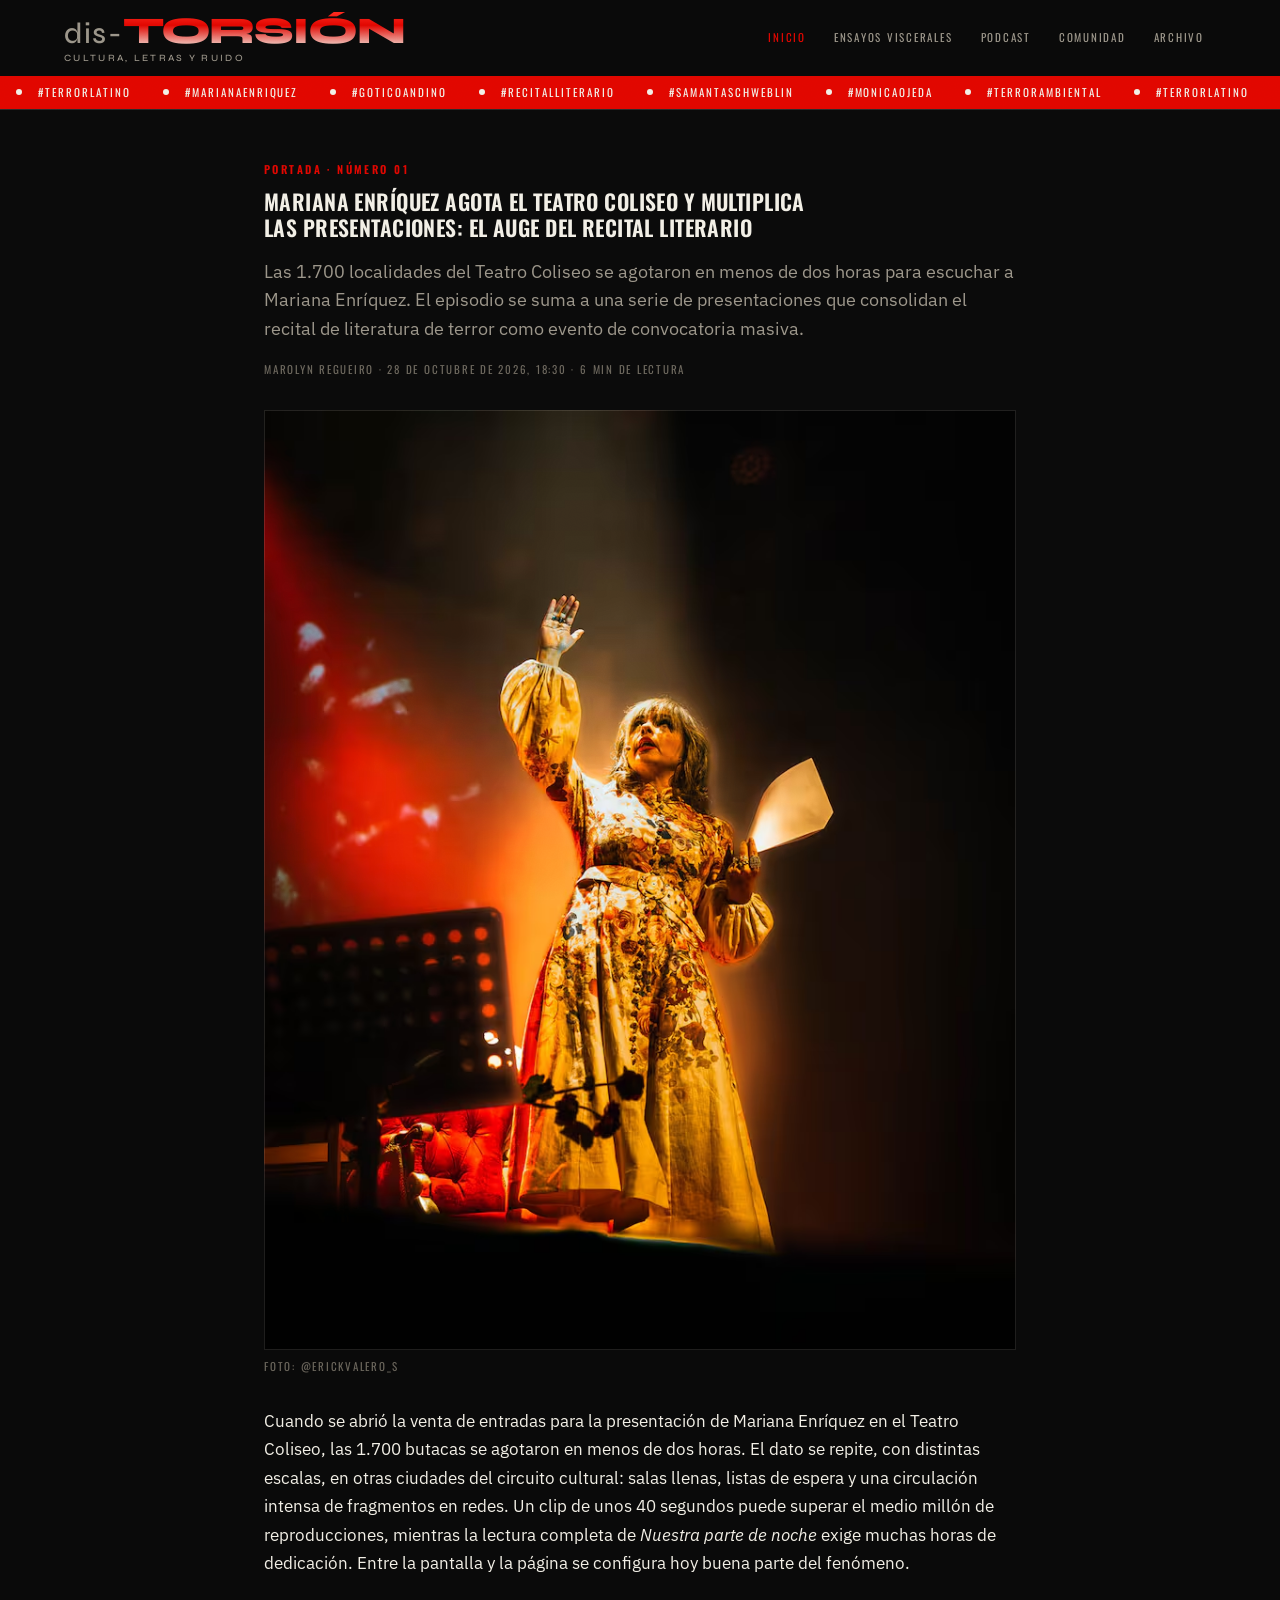
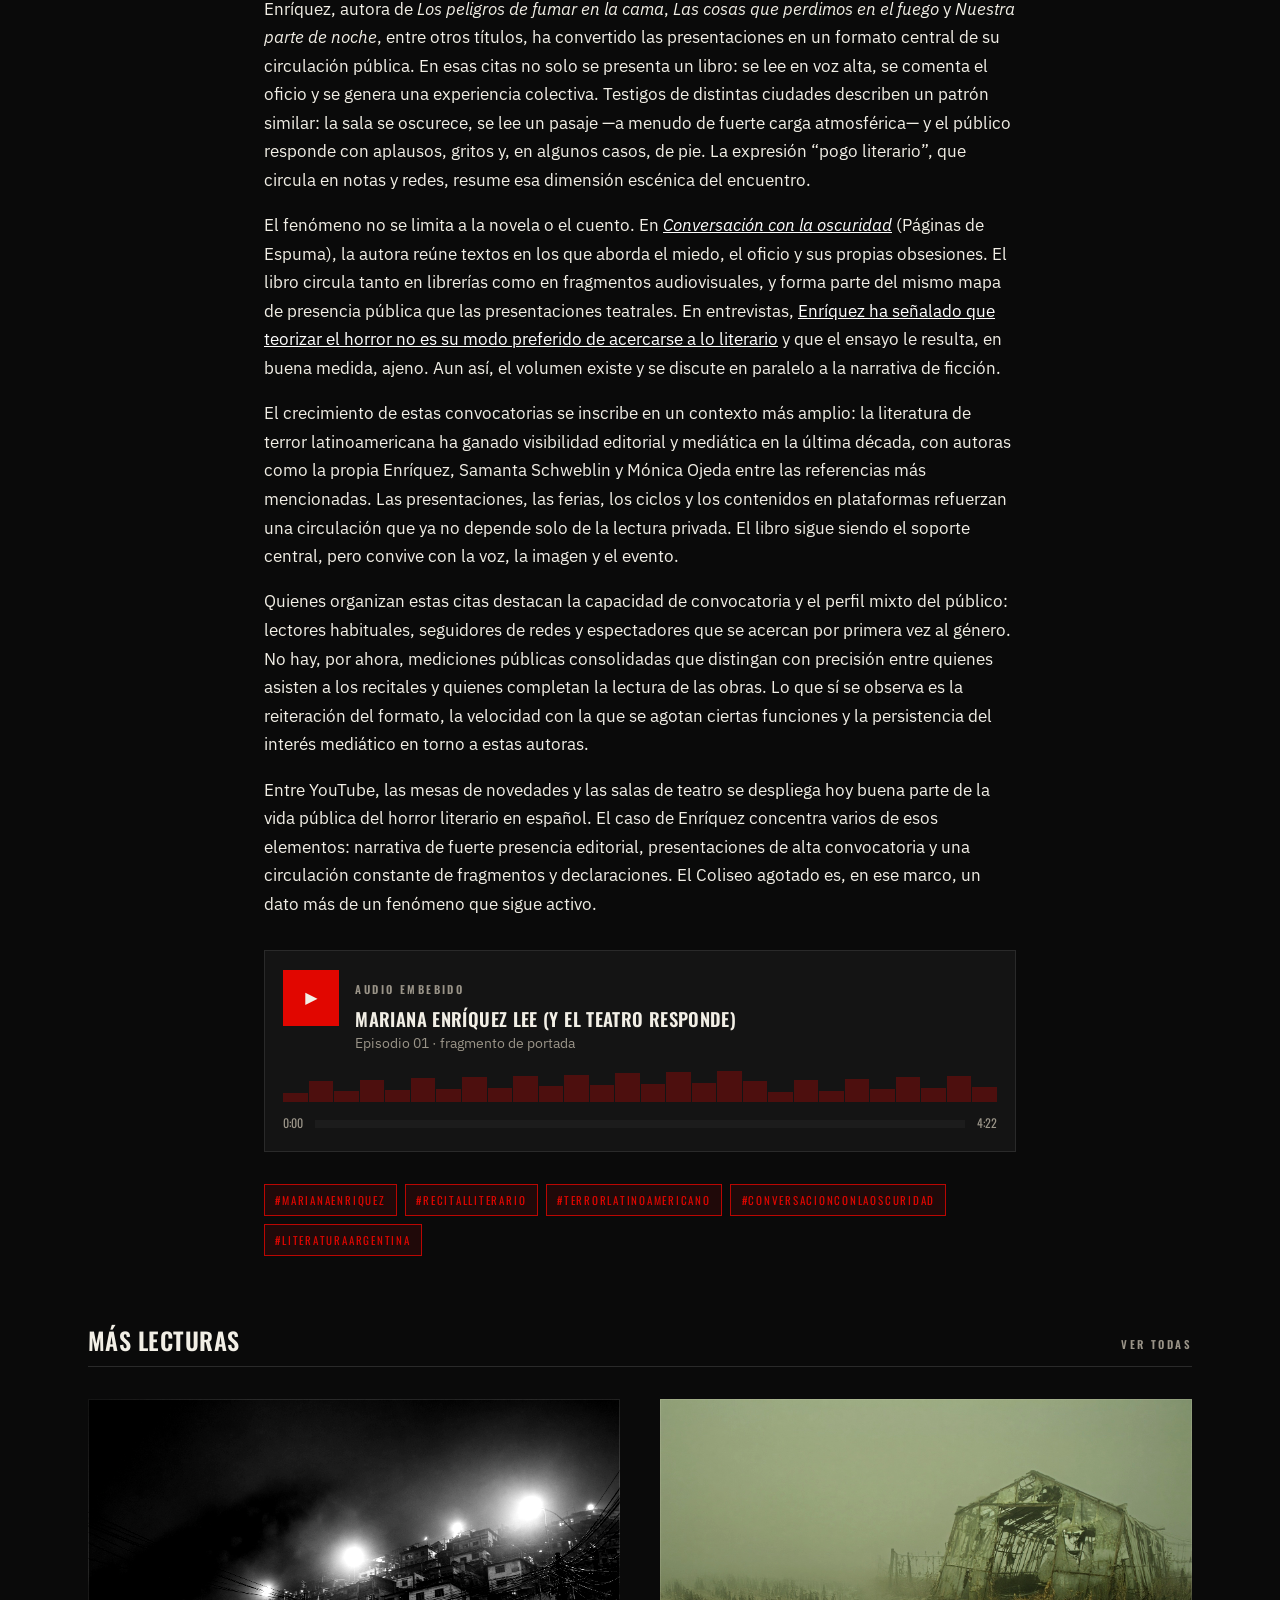
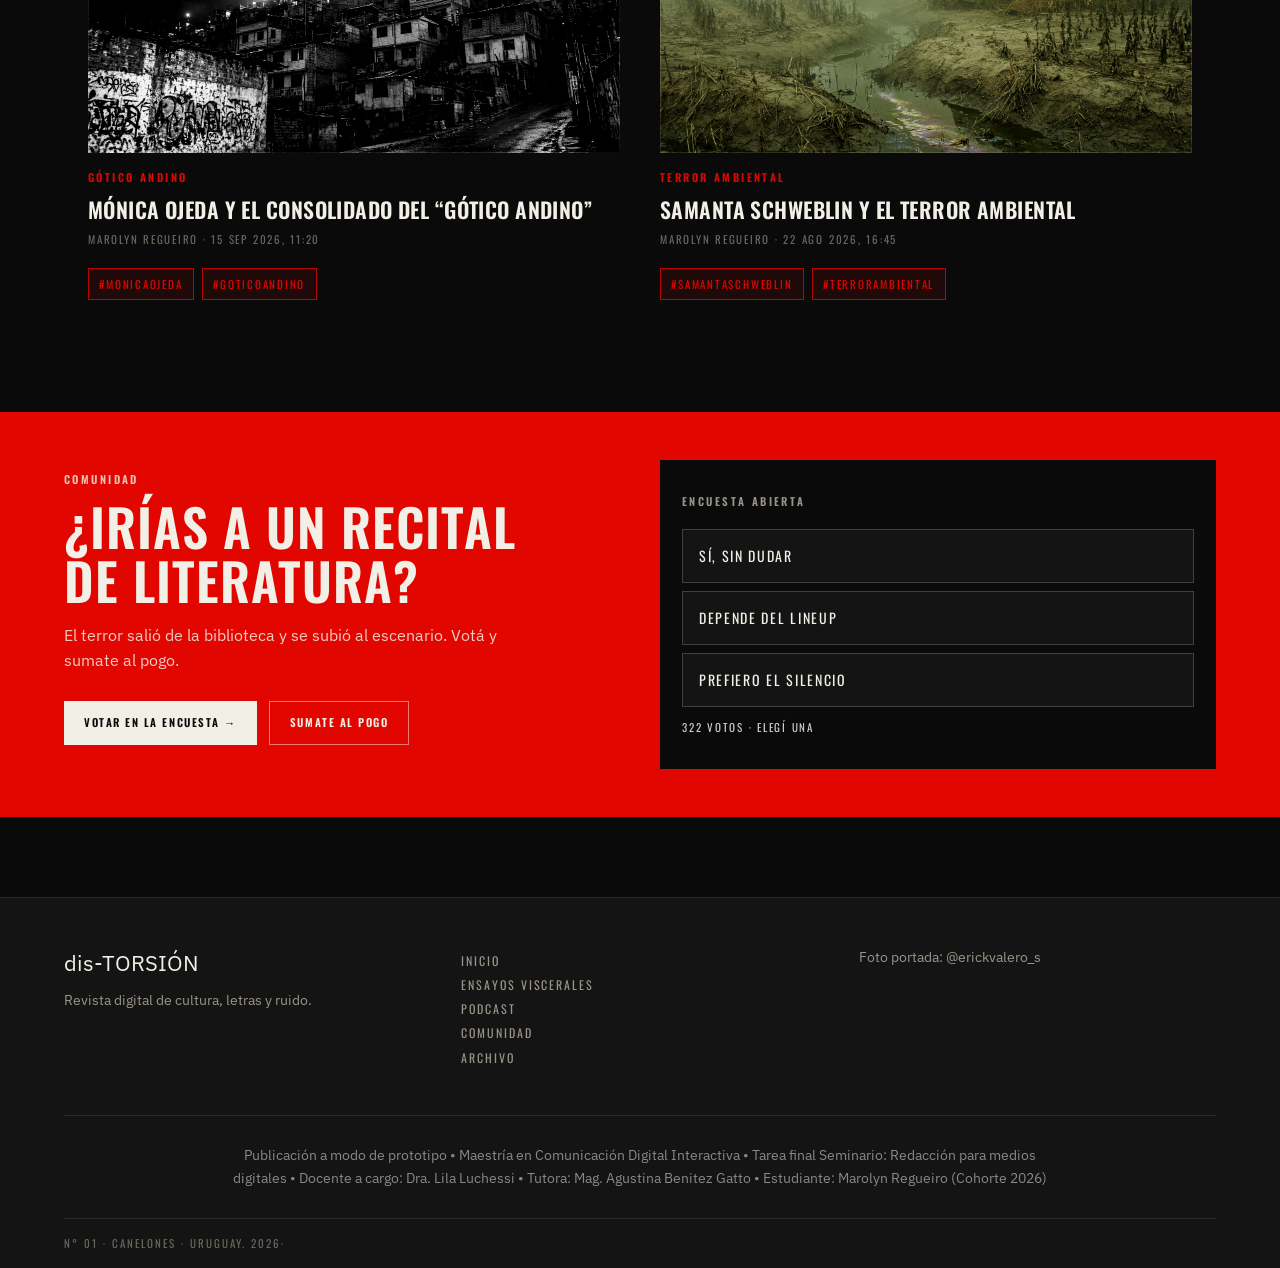
==== index.html @ 51ba9978 "Home: nota principal y tarjetas en clave informativa" ====
<!DOCTYPE html>
<html lang="es">
<head>
  <meta charset="UTF-8" />
  <meta name="viewport" content="width=device-width, initial-scale=1" />
  <title>dis-TORSIÓN — Cultura, Letras y Ruido</title>
  <link rel="icon" href="favicon.svg" type="image/svg+xml" />
  <link rel="stylesheet" href="css/styles.css" />
</head>
<body>
  <div class="grain" aria-hidden="true"></div>
  <header class="site">
    <div class="wrap header-row">
      <a class="logo" href="index.html">
        <div class="mast"><span class="logo-dis">dis-</span><span class="logo-tor">TORSIÓN</span></div>
        <div class="sub">Cultura, letras y ruido</div>
      </a>
      <nav class="desktop" aria-label="Principal">
        <a class="active" href="index.html">Inicio</a>
        <a href="ensayos.html">Ensayos viscerales</a>
        <a href="podcast.html">Podcast</a>
        <a href="comunidad.html">Comunidad</a>
        <a href="archivo.html">Archivo</a>
      </nav>
      <button class="menu-btn" id="menuBtn" type="button" aria-label="Abrir menú">☰</button>
    </div>
    <div class="ticker" aria-label="Tendencias"><div class="ticker-track"><span>#TerrorLatino</span><span>#MarianaEnriquez</span><span>#GoticoAndino</span><span>#RecitalLiterario</span><span>#SamantaSchweblin</span><span>#MonicaOjeda</span><span>#TerrorAmbiental</span><span>#TerrorLatino</span><span>#MarianaEnriquez</span><span>#GoticoAndino</span><span>#RecitalLiterario</span><span>#SamantaSchweblin</span><span>#MonicaOjeda</span><span>#TerrorAmbiental</span></div></div>
  </header>
  <div class="mobile-nav" id="mobileNav">
    <div style="display:flex;justify-content:space-between;align-items:center">
      <span class="display" style="font-size:1.5rem">Menú</span>
      <button id="closeMenu" type="button" aria-label="Cerrar" style="width:2.75rem;height:2.75rem;font-size:1.5rem">×</button>
    </div>
    <nav style="margin-top:2.5rem;display:flex;flex-direction:column;gap:0.35rem">
      <a class="active" href="index.html">Inicio</a>
      <a href="ensayos.html">Ensayos viscerales</a>
      <a href="podcast.html">Podcast</a>
      <a href="comunidad.html">Comunidad</a>
      <a href="archivo.html">Archivo</a>
    </nav>
  </div>
  <main>
    <article class="wrap" style="max-width:800px;margin-left:auto;margin-right:auto;padding-top:2.5rem;padding-bottom:3rem;">
      <p class="kicker">Portada · Número 01</p>
      <h1 class="display" style="font-size:1.35rem;margin:0.5rem 0 0;line-height:1.2;">Mariana Enríquez agota el Teatro Coliseo y multiplica las presentaciones: el auge del recital literario</h1>
      <p class="lead muted" style="margin-top:1rem;line-height:1.55;">Las 1.700 localidades del Teatro Coliseo se agotaron en menos de dos horas para escuchar a Mariana Enríquez. El episodio se suma a una serie de presentaciones que consolidan el recital de literatura de terror como evento de convocatoria masiva.</p>
      <p class="figcap" style="margin-top:1rem">Marolyn Regueiro · <time datetime="2026-10-28T18:30">28 de octubre de 2026, 18:30</time> · 6 min de lectura</p>
      <figure style="margin:2rem 0 0;">
        <img class="photo-frame" src="images/mariana-enriquez.jpg" alt="Mariana Enríquez" />
        <figcaption class="figcap">Foto: @erickvalero_s</figcaption>
      </figure>

      <div class="body" style="margin-top:2rem;line-height:1.7;font-size:1.05rem;">
        <p>Cuando se abrió la venta de entradas para la presentación de Mariana Enríquez en el Teatro Coliseo, las 1.700 butacas se agotaron en menos de dos horas. El dato se repite, con distintas escalas, en otras ciudades del circuito cultural: salas llenas, listas de espera y una circulación intensa de fragmentos en redes. Un clip de unos 40 segundos puede superar el medio millón de reproducciones, mientras la lectura completa de <em>Nuestra parte de noche</em> exige muchas horas de dedicación. Entre la pantalla y la página se configura hoy buena parte del fenómeno.</p>

        <p>Enríquez, autora de <em>Los peligros de fumar en la cama</em>, <em>Las cosas que perdimos en el fuego</em> y <em>Nuestra parte de noche</em>, entre otros títulos, ha convertido las presentaciones en un formato central de su circulación pública. En esas citas no solo se presenta un libro: se lee en voz alta, se comenta el oficio y se genera una experiencia colectiva. Testigos de distintas ciudades describen un patrón similar: la sala se oscurece, se lee un pasaje —a menudo de fuerte carga atmosférica— y el público responde con aplausos, gritos y, en algunos casos, de pie. La expresión “pogo literario”, que circula en notas y redes, resume esa dimensión escénica del encuentro.</p>

        <p>El fenómeno no se limita a la novela o el cuento. En <a href="https://paginasdeespuma.com/libro/conversacion-con-la-oscuridad/" target="_blank" rel="noopener noreferrer" style="color:#ffffff;text-decoration:underline;"><em>Conversación con la oscuridad</em></a> (Páginas de Espuma), la autora reúne textos en los que aborda el miedo, el oficio y sus propias obsesiones. El libro circula tanto en librerías como en fragmentos audiovisuales, y forma parte del mismo mapa de presencia pública que las presentaciones teatrales. En entrevistas, <a href="https://www.youtube.com/watch?v=KkGRKOEiooc&t=486s" target="_blank" rel="noopener noreferrer" style="color:#ffffff;text-decoration:underline;">Enríquez ha señalado que teorizar el horror no es su modo preferido de acercarse a lo literario</a> y que el ensayo le resulta, en buena medida, ajeno. Aun así, el volumen existe y se discute en paralelo a la narrativa de ficción.</p>

        <p>El crecimiento de estas convocatorias se inscribe en un contexto más amplio: la literatura de terror latinoamericana ha ganado visibilidad editorial y mediática en la última década, con autoras como la propia Enríquez, Samanta Schweblin y Mónica Ojeda entre las referencias más mencionadas. Las presentaciones, las ferias, los ciclos y los contenidos en plataformas refuerzan una circulación que ya no depende solo de la lectura privada. El libro sigue siendo el soporte central, pero convive con la voz, la imagen y el evento.</p>

        <p>Quienes organizan estas citas destacan la capacidad de convocatoria y el perfil mixto del público: lectores habituales, seguidores de redes y espectadores que se acercan por primera vez al género. No hay, por ahora, mediciones públicas consolidadas que distingan con precisión entre quienes asisten a los recitales y quienes completan la lectura de las obras. Lo que sí se observa es la reiteración del formato, la velocidad con la que se agotan ciertas funciones y la persistencia del interés mediático en torno a estas autoras.</p>

        <p>Entre YouTube, las mesas de novedades y las salas de teatro se despliega hoy buena parte de la vida pública del horror literario en español. El caso de Enríquez concentra varios de esos elementos: narrativa de fuerte presencia editorial, presentaciones de alta convocatoria y una circulación constante de fragmentos y declaraciones. El Coliseo agotado es, en ese marco, un dato más de un fenómeno que sigue activo.</p>
      </div>

      <div class="player" data-player data-duration="262" style="margin-top:2rem">
        <div class="player-top">
          <button class="play-btn" type="button" data-play aria-label="Reproducir">▶</button>
          <div>
            <p class="kicker" style="color:var(--muted)">Audio embebido</p>
            <p class="display" style="font-size:1.15rem;margin:0.25rem 0 0">Mariana Enríquez lee (y el teatro responde)</p>
            <p class="muted" style="margin:0.25rem 0 0;font-size:0.9rem">Episodio 01 · fragmento de portada</p>
          </div>
        </div>
        <div class="bars" aria-hidden="true"></div>
        <div class="progress-row">
          <span data-cur>0:00</span>
          <div class="progress"><i></i></div>
          <span data-tot>0:00</span>
        </div>
      </div>

      <div class="tags" style="margin-top:2rem;">
        <a class="tag" href="archivo.html?q=MarianaEnriquez">#MarianaEnriquez</a>
        <a class="tag" href="archivo.html?q=RecitalLiterario">#RecitalLiterario</a>
        <a class="tag" href="archivo.html?q=TerrorLatinoamericano">#TerrorLatinoamericano</a>
        <a class="tag" href="archivo.html?q=ConversacionConLaOscuridad">#ConversacionConLaOscuridad</a>
        <a class="tag" href="archivo.html?q=LiteraturaArgentina">#LiteraturaArgentina</a>
      </div>
    </article>

    <section class="wrap" style="padding-bottom:3rem;">
      <div class="section-head">
        <h2 class="display" style="font-size:1.5rem;">MÁS LECTURAS</h2>
        <a class="kicker" style="color:var(--muted);" href="ensayos.html">Ver todas</a>
      </div>
      <div class="cards">
        <article class="card">
          <a class="overflow" href="articulos/monica-ojeda.html"><img class="photo-frame thumb photo-urban" src="images/monica-ojeda.jpg" alt="Mónica Ojeda" /></a>
          <p class="kicker" style="margin-top:1rem;">Gótico andino</p>
          <h3 class="display"><a href="articulos/monica-ojeda.html">Mónica Ojeda y el consolidado del “gótico andino”</a></h3>
          <p class="figcap" style="margin-top:0.5rem">Marolyn Regueiro · <time datetime="2026-09-15T11:20">15 sep 2026, 11:20</time></p>
          <div class="tags"><a class="tag" href="archivo.html?q=MonicaOjeda">#MonicaOjeda</a><a class="tag" href="archivo.html?q=GoticoAndino">#GoticoAndino</a></div>
        </article>
        <article class="card">
          <a class="overflow" href="articulos/samanta-schweblin.html"><img class="photo-frame thumb photo-toxic" src="images/samanta-schweblin.jpg" alt="Samanta Schweblin" /></a>
          <p class="kicker" style="margin-top:1rem;">Terror ambiental</p>
          <h3 class="display"><a href="articulos/samanta-schweblin.html">Samanta Schweblin y el terror ambiental</a></h3>
          <p class="figcap" style="margin-top:0.5rem">Marolyn Regueiro · <time datetime="2026-08-22T16:45">22 ago 2026, 16:45</time></p>
          <div class="tags"><a class="tag" href="archivo.html?q=SamantaSchweblin">#SamantaSchweblin</a><a class="tag" href="archivo.html?q=TerrorAmbiental">#TerrorAmbiental</a></div>
        </article>
      </div>
    </section>

    <section class="cta" id="comunidad-cta">
      <div class="wrap cta-grid">
        <div>
          <p class="kicker" style="color:rgba(242,239,230,0.8);">Comunidad</p>
          <h2 class="display">¿Irías a un recital de literatura?</h2>
          <p>El terror salió de la biblioteca y se subió al escenario. Votá y sumate al pogo.</p>
          <div class="actions">
            <a class="btn btn-bone" href="comunidad.html#encuesta">Votar en la encuesta →</a>
            <a class="btn btn-outline" href="comunidad.html#pogo">Sumate al pogo</a>
          </div>
        </div>
        <div class="poll-box" data-poll>
          <p class="kicker" style="color:var(--muted);">Encuesta abierta</p>
          <button type="button" class="poll-opt" data-vote="si"><span class="bar"></span><span class="row"><span><span class="label">Sí, sin dudar</span></span><span data-pct></span></span></button>
          <button type="button" class="poll-opt" data-vote="depende"><span class="bar"></span><span class="row"><span><span class="label">Depende del lineup</span></span><span data-pct></span></span></button>
          <button type="button" class="poll-opt" data-vote="no"><span class="bar"></span><span class="row"><span><span class="label">Prefiero el silencio</span></span><span data-pct></span></span></button>
          <p class="poll-meta" data-poll-meta></p>
        </div>
      </div>
    </section>
  </main>
  <footer class="site">
    <div class="wrap footer-grid">
      <div>
        <div class="mast" style="font-size:1.4rem;"><span class="logo-dis">dis-</span><span class="logo-tor">TORSIÓN</span></div>
        <p class="muted" style="margin:0.5rem 0 0;max-width:16rem;font-size:0.9rem;">Revista digital de cultura, letras y ruido.</p>
      </div>
      <nav aria-label="Pie">
        <a href="index.html">Inicio</a>
        <a href="ensayos.html">Ensayos viscerales</a>
        <a href="podcast.html">Podcast</a>
        <a href="comunidad.html">Comunidad</a>
        <a href="archivo.html">Archivo</a>
      </nav>
      <p class="muted" style="font-size:0.9rem;margin:0;">Foto portada: @erickvalero_s</p>
    </div>
    <div class="wrap footer-credits"><p>Publicación a modo de prototipo &bull; Maestría en Comunicación Digital Interactiva &bull; Tarea final Seminario: Redacción para medios digitales &bull; Docente a cargo: Dra. Lila Luchessi &bull; Tutora: Mag. Agustina Benitez Gatto &bull; Estudiante: Marolyn Regueiro (Cohorte 2026)</p></div>
    <div class="wrap footer-bar">
      <span>N° 01 · Canelones · Uruguay. 2026· </span>
      <span></span>
    </div>
  </footer>
  <script src="js/app.js"></script>
</body>
</html>
---- css/styles.css ----
@import url("https://fonts.googleapis.com/css2?family=IBM+Plex+Sans:ital,wght@0,400;0,500;0,600;1,400&family=Oswald:wght@500;600;700&family=Syne:wght@400;500;600;700;800&display=swap");
:root {
  --bg: #0a0a0a; --surface: #141414; --surface-2: #1c1c1c;
  --fg: #f2efe6; --muted: #9a9488; --faint: #6b665c;
  --accent: #e10600; --accent-hot: #ff2a1f; --accent-fg: #f2efe6;
  --border: #2a2a2a; --bone: #f2efe6; --ink: #0a0a0a;
  --font-sans: "IBM Plex Sans", system-ui, sans-serif;
  --font-display: "Oswald", Impact, "Arial Narrow", sans-serif;
  --font-logo: "Syne", system-ui, sans-serif;
}
* { box-sizing: border-box; }
html { -webkit-font-smoothing: antialiased; background: var(--bg); color: var(--fg); }
body { margin: 0; font-family: var(--font-sans); background: var(--bg); color: var(--fg); min-height: 100dvh; line-height: 1.55; }
a { color: inherit; text-decoration: none; }
button { font: inherit; cursor: pointer; border: 0; background: none; color: inherit; }
img { max-width: 100%; display: block; }
.grain { pointer-events: none; position: fixed; inset: 0; z-index: 80; opacity: 0.09; mix-blend-mode: overlay;
  background-image: url("data:image/svg+xml;utf8,<svg xmlns='http://www.w3.org/2000/svg' width='180' height='180'><filter id='n'><feTurbulence type='fractalNoise' baseFrequency='0.85' numOctaves='2' stitchTiles='stitch'/><feColorMatrix values='0 0 0 0 1  0 0 0 0 1  0 0 0 0 1  0 0 0 0.55 0'/></filter><rect width='100%' height='100%' filter='url(%23n)'/></svg>"); }
.wrap { max-width: 72rem; margin: 0 auto; padding: 0 1rem; }
@media (min-width: 640px) { .wrap { padding: 0 1.5rem; } }
.kicker { font-family: var(--font-display); font-size: 0.6875rem; letter-spacing: 0.22em; text-transform: uppercase; color: var(--accent); font-weight: 600; }
.display { font-family: var(--font-display); font-weight: 600; text-transform: uppercase; letter-spacing: 0.02em; line-height: 1.05; text-wrap: balance; }
.photo-frame { outline: 1px solid rgba(242,239,230,0.12); outline-offset: -1px; width: 100%; object-fit: cover; background: linear-gradient(135deg,#1c1c1c,#2a2a2a); min-height: 12rem; }
.photo-urban { filter: contrast(1.18) saturate(0.35) grayscale(0.45); }
.photo-toxic { filter: contrast(1.08) saturate(1.15) hue-rotate(8deg); }
header.site { position: sticky; top: 0; z-index: 40; background: rgba(10,10,10,0.95); backdrop-filter: blur(6px); }
.header-row { display: flex; align-items: center; justify-content: space-between; gap: 1rem; padding: 0.75rem 0; }
.logo { display: flex; flex-direction: column; align-items: flex-start; line-height: 1; }
.logo .mast {
  font-family: var(--font-logo);
  font-size: clamp(1.55rem, 1.05rem + 1.7vw, 2.35rem);
  font-weight: 800;
  letter-spacing: -0.04em;
  line-height: 1;
  display: flex;
  align-items: baseline;
  gap: 0;
}
.logo .logo-dis {
  font-weight: 500;
  font-size: 0.78em;
  color: var(--muted);
  letter-spacing: 0.04em;
  text-transform: lowercase;
}
.logo .logo-tor {
  font-weight: 800;
  letter-spacing: -0.03em;
  text-transform: uppercase;
  background: linear-gradient(180deg, #ff2a1f 0%, #e10600 35%, #f2efe6 100%);
  -webkit-background-clip: text;
  background-clip: text;
  color: transparent;
  -webkit-text-fill-color: transparent;
}
.logo .sub {
  margin-top: 0.28rem;
  font-family: var(--font-logo);
  font-size: 0.6rem;
  letter-spacing: 0.24em;
  text-transform: uppercase;
  color: var(--muted);
  font-weight: 500;
}
nav.desktop { display: none; gap: 0.25rem; align-items: center; }
@media (min-width: 1024px) { nav.desktop { display: flex; } .menu-btn { display: none !important; } }
nav.desktop a { padding: 0.5rem 0.75rem; font-family: var(--font-display); font-size: 0.6875rem; letter-spacing: 0.16em; text-transform: uppercase; color: var(--muted); }
nav.desktop a:hover, nav.desktop a.active { color: var(--accent); }
.menu-btn { width: 2.75rem; height: 2.75rem; display: inline-flex; align-items: center; justify-content: center; }
.ticker {
  overflow: hidden;
  background: var(--accent);
  border-bottom: 1px solid var(--border);
  max-height: 2.75rem;
  opacity: 1;
  transition: max-height 0.35s ease, opacity 0.25s ease, border-width 0.25s ease;
}
.ticker.is-hidden {
  max-height: 0;
  opacity: 0;
  border-bottom-width: 0;
  pointer-events: none;
}
.ticker-track { display: flex; width: max-content; animation: ticker 32s linear infinite; padding: 0.5rem 0; }
.ticker-track:hover { animation-play-state: paused; }
.ticker.is-hidden .ticker-track { animation-play-state: paused; }
.ticker span { display: flex; align-items: center; padding: 0 1rem; font-family: var(--font-display); font-size: 0.6875rem; letter-spacing: 0.18em; text-transform: uppercase; color: var(--accent-fg); }
.ticker span::before { content: ""; width: 0.375rem; height: 0.375rem; border-radius: 999px; background: var(--bone); margin-right: 1rem; }
@keyframes ticker { from { transform: translateX(0); } to { transform: translateX(-50%); } }
@media (prefers-reduced-motion: reduce) { .ticker-track, .bars span { animation: none !important; } }
.mobile-nav { display: none; position: fixed; inset: 0; z-index: 50; background: var(--bg); padding: 1rem 1.5rem; flex-direction: column; }
.mobile-nav.open { display: flex; }
.mobile-nav a { font-family: var(--font-display); font-size: 2rem; text-transform: uppercase; padding: 0.35rem 0; }
.mobile-nav a:hover { color: var(--accent); }
.btn { display: inline-flex; align-items: center; justify-content: center; gap: 0.5rem; min-height: 2.75rem; padding: 0.75rem 1.25rem;
  font-family: var(--font-display); font-size: 0.6875rem; letter-spacing: 0.14em; text-transform: uppercase; font-weight: 600; }
.btn-primary { background: var(--accent); color: var(--accent-fg); }
.btn-primary:hover { background: var(--accent-hot); }
.btn-outline { border: 1px solid rgba(242,239,230,0.25); background: transparent; }
.btn-outline:hover { border-color: var(--accent); color: var(--accent); }
.btn-bone { background: var(--bone); color: var(--ink); }
.tag { display: inline-flex; align-items: center; min-height: 2rem; border: 1px solid rgba(225,6,0,0.8); background: rgba(225,6,0,0.1);
  padding: 0.25rem 0.65rem; font-family: var(--font-display); font-size: 0.6875rem; letter-spacing: 0.16em; text-transform: uppercase; color: var(--accent); }
.tag:hover { background: var(--accent); color: var(--accent-fg); }
.hero { padding: 2rem 0 1.5rem; }
.hero h1 { font-size: clamp(2.75rem, 1.4rem + 4.2vw, 5.25rem); margin: 0.75rem 0 0; max-width: 64rem; line-height: 1.2; }
.hero-grid { display: grid; gap: 2rem; margin-top: 2rem; align-items: start; }
@media (min-width: 1024px) { .hero-grid { grid-template-columns: 5fr 7fr; } }
.figcap { margin-top: 0.5rem; font-family: var(--font-display); font-size: 0.6875rem; letter-spacing: 0.16em; text-transform: uppercase; color: var(--faint); }
.lead { font-size: 1.15rem; }
.muted { color: var(--muted); }
.tags { display: flex; flex-wrap: wrap; gap: 0.5rem; margin-top: 1.25rem; }
.player { border: 1px solid var(--border); background: var(--surface); padding: 1.15rem; margin-top: 2rem; }
.player-top { display: flex; gap: 1rem; align-items: flex-start; }
.play-btn { width: 3.5rem; height: 3.5rem; flex-shrink: 0; background: var(--accent); color: var(--accent-fg); display: inline-flex; align-items: center; justify-content: center; }
.bars { display: flex; align-items: flex-end; gap: 1px; height: 2rem; margin-top: 1rem; }
.bars span { flex: 1; background: rgba(225,6,0,0.8); transform-origin: bottom; animation: eq 0.85s ease-in-out infinite; opacity: 0.35; }
.bars.on span { opacity: 1; }
@keyframes eq { 0%,100% { transform: scaleY(0.35); } 50% { transform: scaleY(1); } }
.progress-row { display: flex; align-items: center; gap: 0.75rem; margin-top: 0.75rem; font-family: var(--font-display); font-size: 0.75rem; color: var(--muted); font-variant-numeric: tabular-nums; }
.progress { flex: 1; height: 0.5rem; background: var(--surface-2); cursor: pointer; position: relative; }
.progress > i { position: absolute; inset: 0 auto 0 0; background: var(--accent); width: 0%; }
.section-head { display: flex; align-items: flex-end; justify-content: space-between; gap: 1rem; border-bottom: 1px solid var(--border); padding-bottom: 0.75rem; margin-top: 1.5rem; }
.section-head h2 { margin: 0; font-size: 1.35rem; }
.cards { display: grid; gap: 2.5rem; margin-top: 2rem; }
@media (min-width: 768px) { .cards { grid-template-columns: 1fr 1fr; } }
.card h3 { font-size: 1.35rem; margin: 0.5rem 0 0; line-height: 1.2; }
.card:hover h3 { color: var(--accent); }
.card .thumb { aspect-ratio: 3/2; object-fit: cover; object-position: top; width: 100%; }
.card .overflow { overflow: hidden; }
.cta { margin-top: 4rem; background: var(--accent); color: var(--accent-fg); }
.cta-grid { display: grid; gap: 2.5rem; padding: 3rem 0; }
@media (min-width: 1024px) { .cta-grid { grid-template-columns: 1fr 1fr; } }
.cta h2 { font-size: clamp(2rem, 1.3rem + 2.4vw, 3.25rem); margin: 0.5rem 0 0; color: var(--accent-fg); }
.cta p { color: rgba(242,239,230,0.85); max-width: 28rem; }
.cta .actions { display: flex; flex-wrap: wrap; gap: 0.75rem; margin-top: 1.75rem; }
.cta .btn-outline { border-color: rgba(242,239,230,0.5); color: var(--accent-fg); }
.poll-box { border: 2px solid var(--ink); background: var(--ink); color: var(--fg); padding: 1.25rem; }
.poll-opt { position: relative; width: 100%; text-align: left; border: 1px solid rgba(242,239,230,0.2); background: var(--surface); padding: 0.85rem 1rem; margin-top: 0.5rem; overflow: hidden; }
.poll-opt:hover:not(:disabled) { border-color: rgba(242,239,230,0.5); }
.poll-opt.selected { border-color: var(--accent); background: var(--accent); color: var(--accent-fg); }
.poll-opt .bar { position: absolute; inset: 0 auto 0 0; background: rgba(225,6,0,0.25); }
.poll-opt .row { position: relative; display: flex; justify-content: space-between; gap: 0.75rem; align-items: baseline; }
.poll-opt .label { font-family: var(--font-display); font-size: 0.875rem; letter-spacing: 0.12em; text-transform: uppercase; }
.poll-meta { margin-top: 0.75rem; font-family: var(--font-display); font-size: 0.6875rem; letter-spacing: 0.16em; text-transform: uppercase; color: var(--muted); }
footer.site { margin-top: 5rem; border-top: 1px solid var(--border); background: var(--surface); }
.footer-grid { display: grid; gap: 2.5rem; padding: 3rem 0; }
@media (min-width: 768px) { .footer-grid { grid-template-columns: 1fr 1fr 1fr; } }
.footer-grid a { display: block; font-family: var(--font-display); font-size: 0.75rem; letter-spacing: 0.16em; text-transform: uppercase; color: var(--muted); margin-top: 0.35rem; }
.footer-grid a:hover { color: var(--accent); }
.footer-credits { padding: 1.75rem 1rem; text-align: center; }
.footer-grid + .footer-credits { border-top: 1px solid var(--border); }
.footer-credits p { margin: 0 auto; max-width: 56rem; font-family: var(--font-sans); font-size: 0.85rem; line-height: 1.7; color: #888888; text-wrap: balance; }
.footer-bar { border-top: 1px solid var(--border); padding: 1rem 0; display: flex; flex-wrap: wrap; justify-content: space-between; gap: 0.75rem;
  font-family: var(--font-display); font-size: 0.6875rem; letter-spacing: 0.18em; text-transform: uppercase; color: var(--faint); }
.page { padding: 2.5rem 0 4rem; }
.page h1 { font-size: clamp(2.75rem, 1.4rem + 4.2vw, 5.25rem); margin: 0.5rem 0 0; line-height: 1.2; }
.article-body { max-width: 48rem; margin: 0 auto; }
.article-body .pull { border-left: 4px solid var(--accent); padding-left: 1.25rem; margin: 2.5rem 0; font-size: 1.75rem; }
.article-body .body p { margin: 1.25rem 0; font-size: 1.05rem; color: rgba(242,239,230,0.9); }
.related { display: grid; gap: 2rem; margin-top: 2rem; }
@media (min-width: 640px) { .related { grid-template-columns: 1fr 1fr 1fr; } }
.ep-list { display: flex; flex-direction: column; gap: 0.5rem; }
.ep-item { width: 100%; text-align: left; border: 1px solid var(--border); background: var(--surface); padding: 1rem; }
.ep-item.on { border-color: var(--accent); background: rgba(225,6,0,0.1); }
.chat { max-height: 22rem; overflow-y: auto; border: 1px solid var(--border); background: var(--bg); padding: 1rem; display: flex; flex-direction: column; gap: 0.75rem; }
.chat .nick { font-family: var(--font-display); font-size: 0.6875rem; letter-spacing: 0.14em; text-transform: uppercase; color: var(--accent); }
.field { width: 100%; min-height: 2.75rem; border: 1px solid var(--border); background: var(--bg); color: var(--fg); padding: 0.6rem 0.75rem; font: inherit; outline: none; }
.field:focus { border-color: var(--accent); }
.search-row { margin: 1.5rem 0 1rem; }
.filter-tags { display: flex; flex-wrap: wrap; gap: 0.5rem; margin-bottom: 2rem; }
.filter-tags a, .filter-tags button { border: 1px solid var(--border); padding: 0.35rem 0.65rem; font-family: var(--font-display); font-size: 0.6875rem; letter-spacing: 0.16em; text-transform: uppercase; color: var(--muted); background: transparent; }
.filter-tags a.on, .filter-tags button.on { border-color: var(--accent); background: var(--accent); color: var(--accent-fg); }
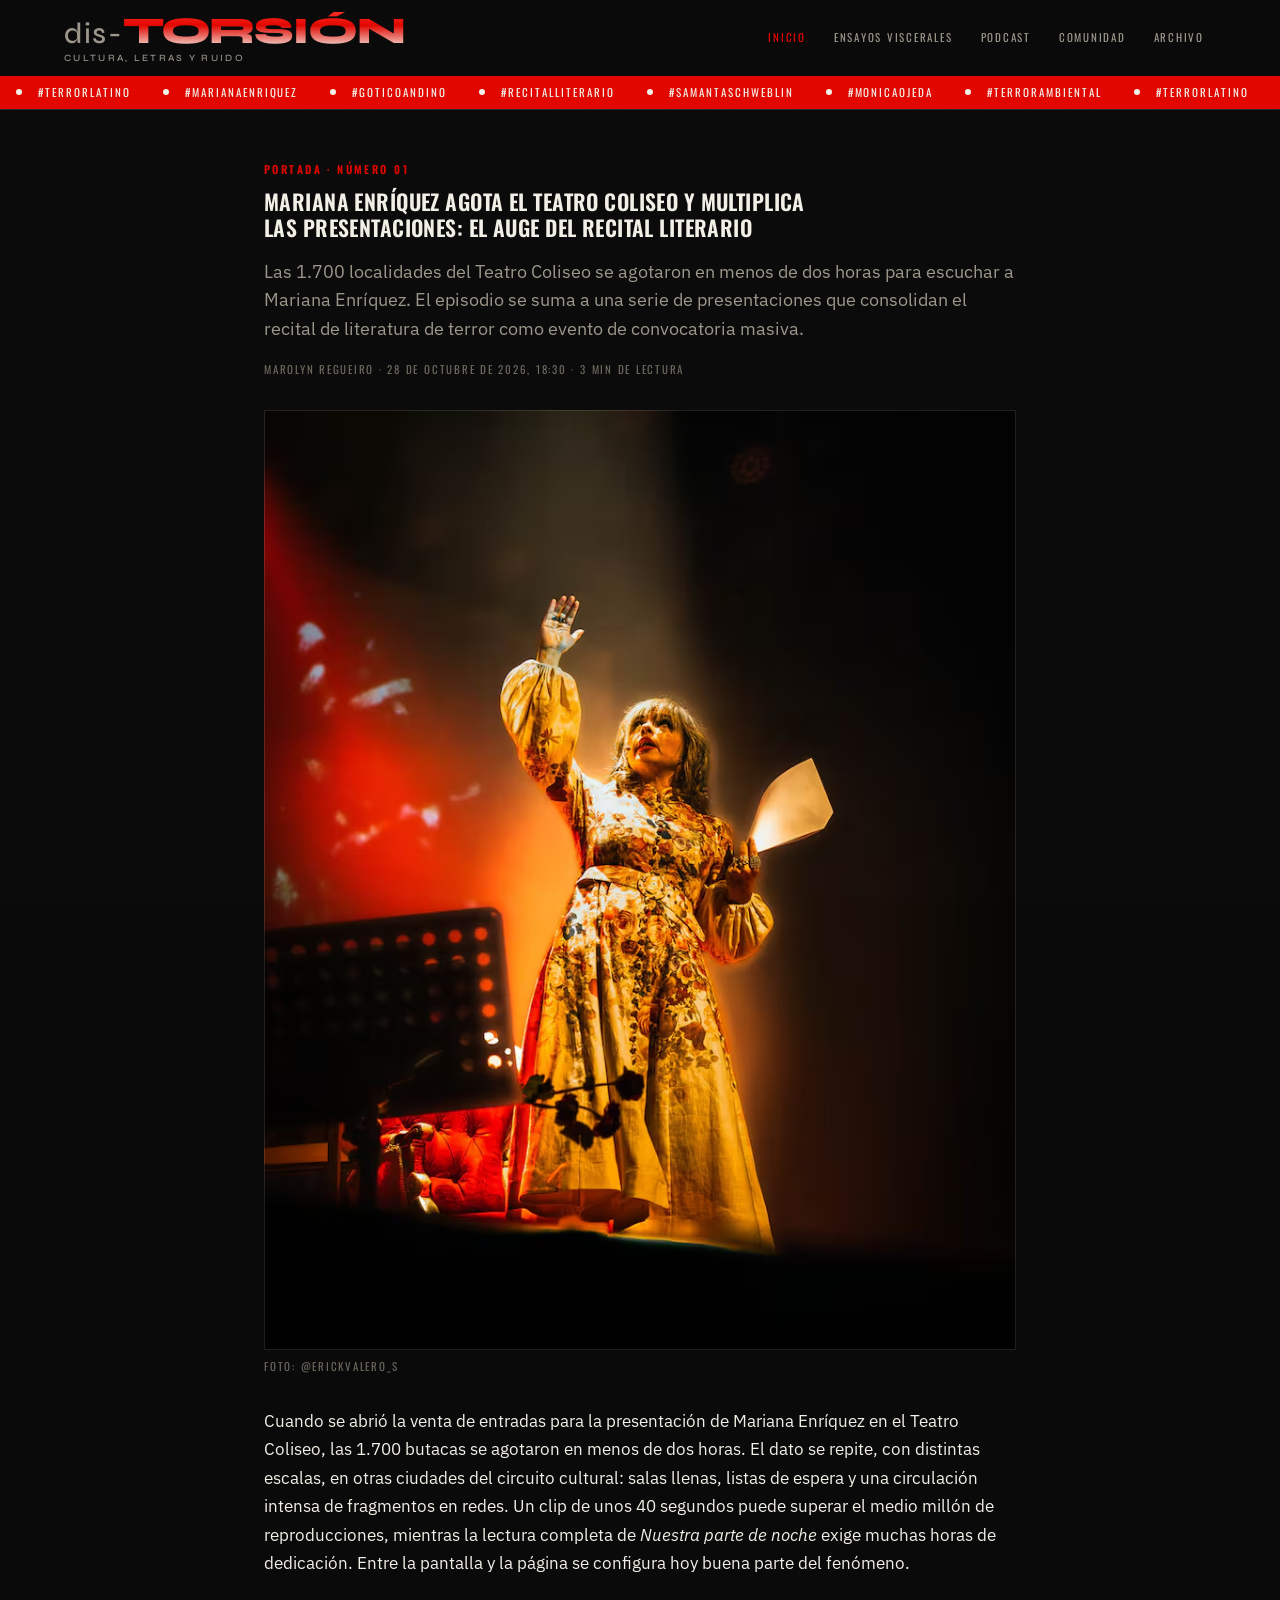
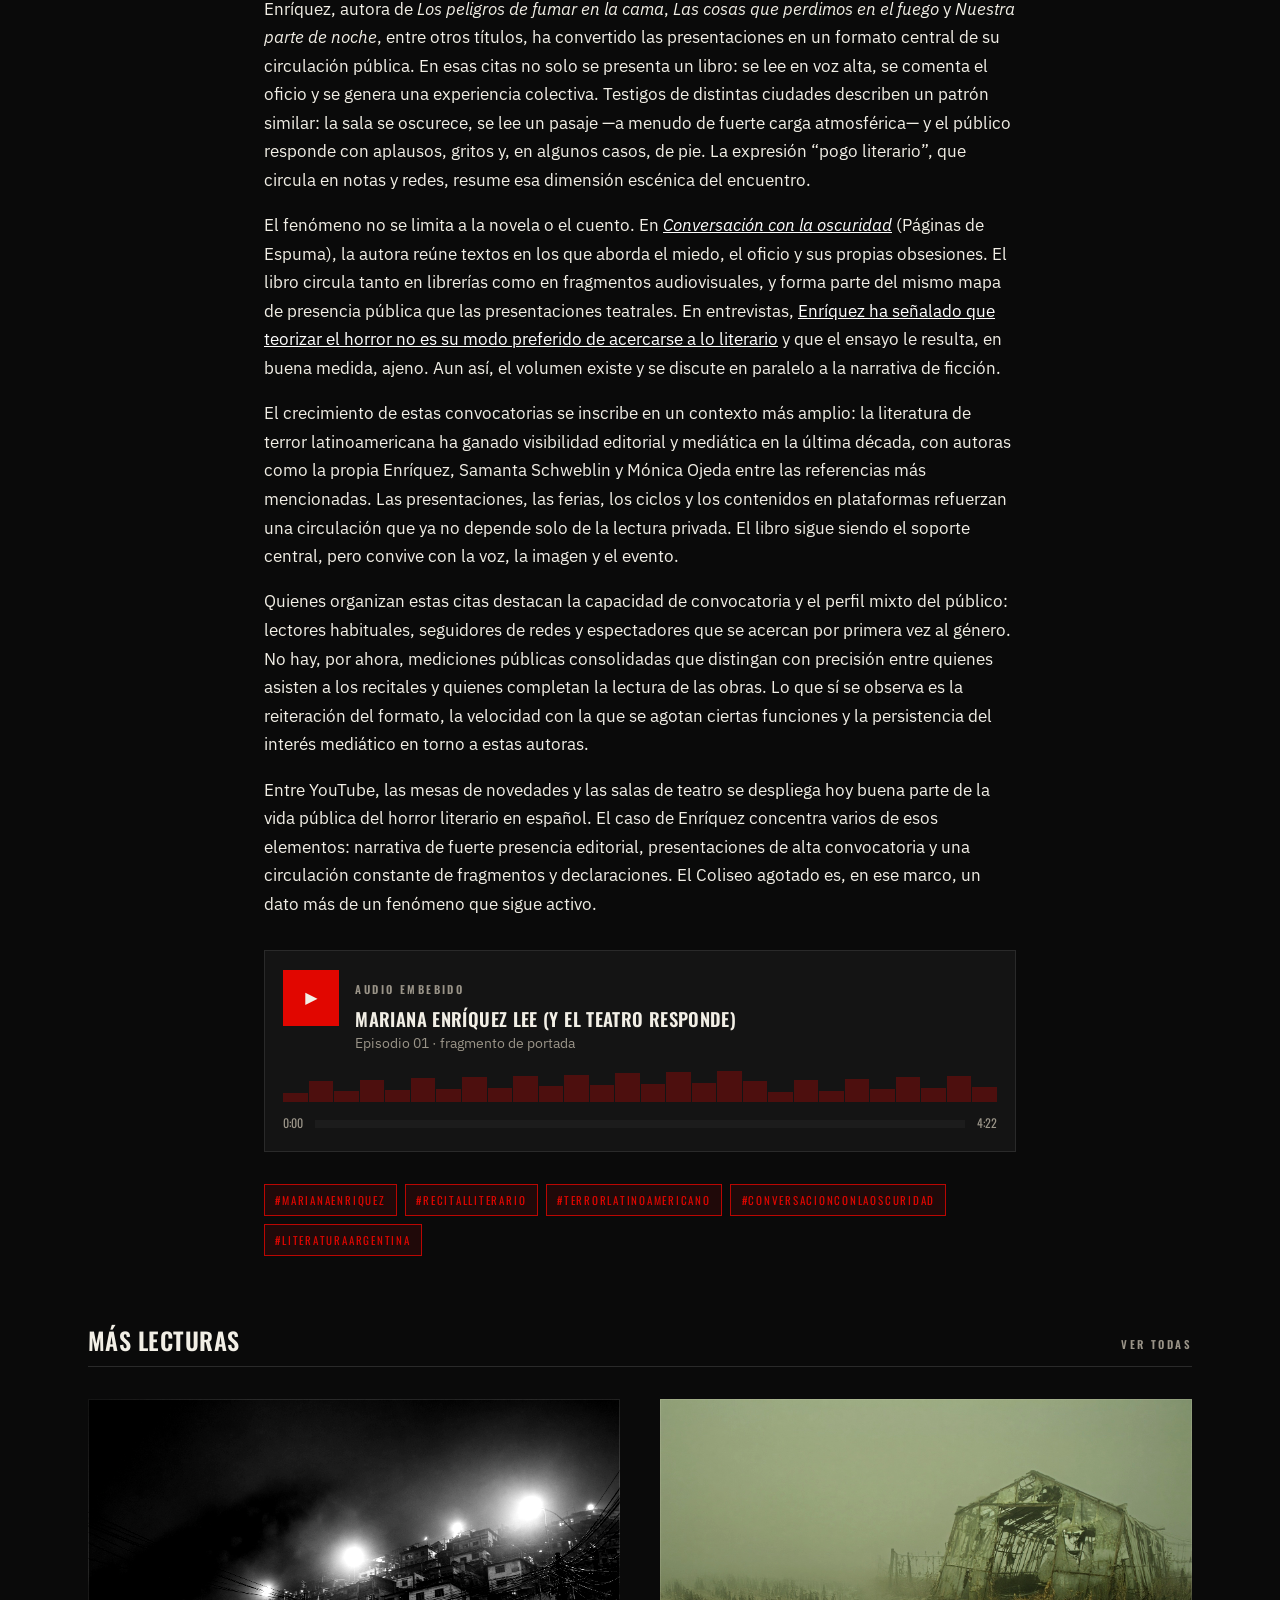
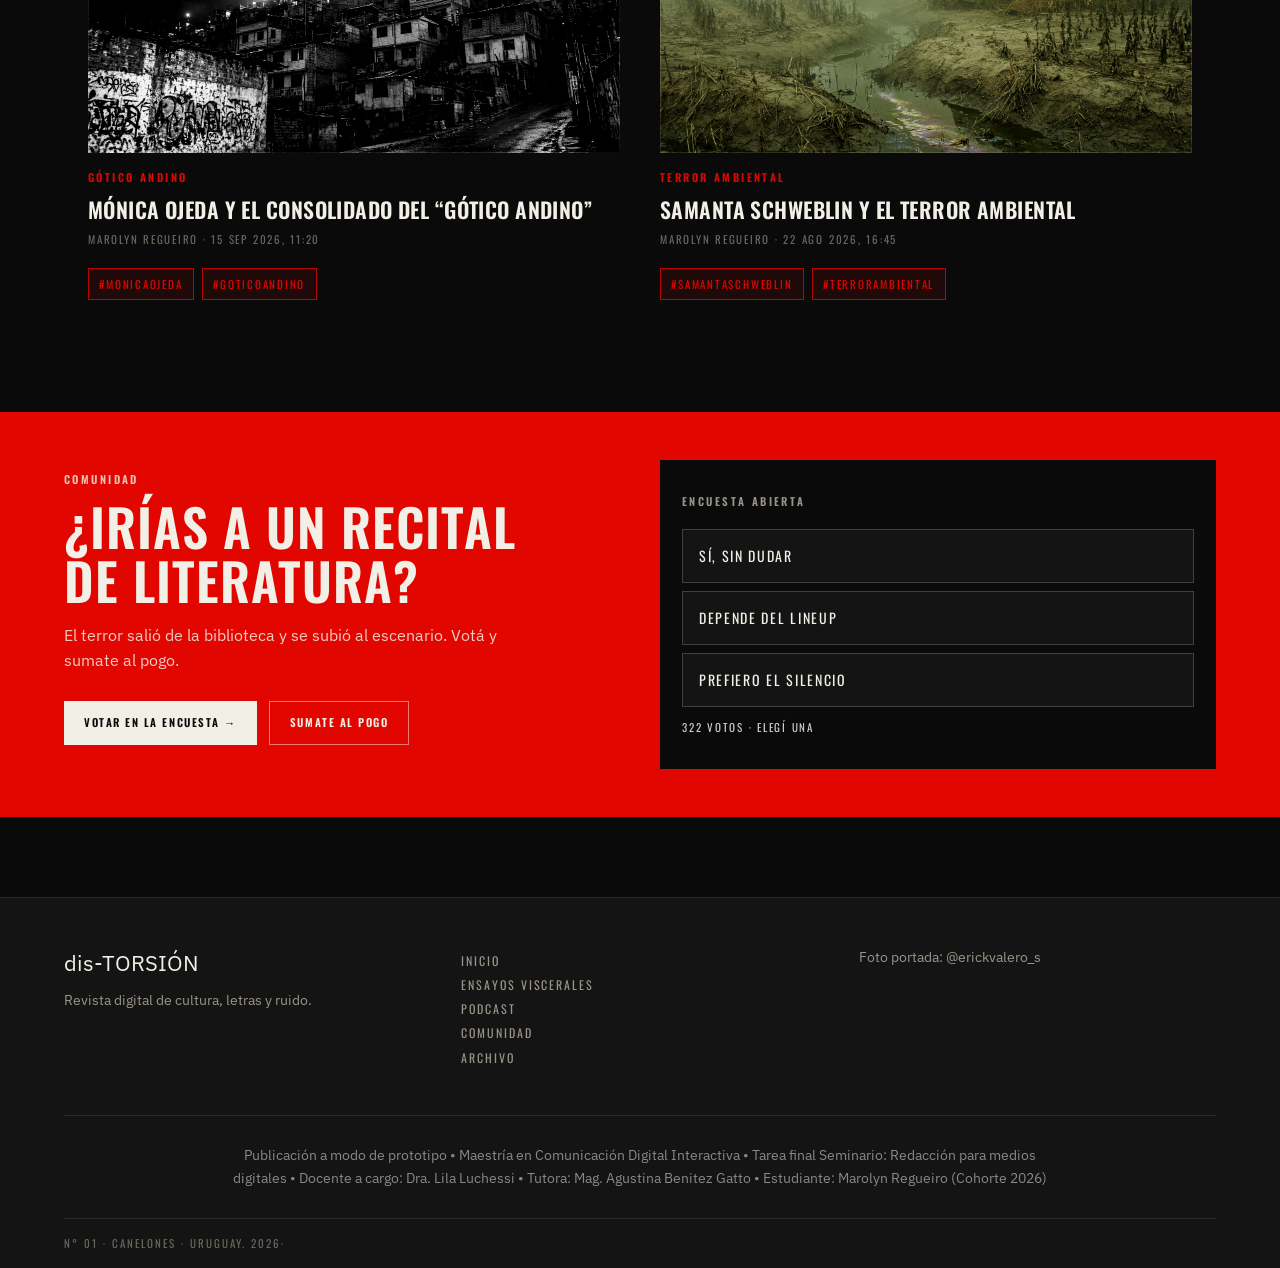
==== commit 1bf36080: "Tiempo de lectura: 3 min nota principal" ====
--- a/index.html
+++ b/index.html
@@ -44,7 +44,7 @@
       <p class="kicker">Portada · Número 01</p>
       <h1 class="display" style="font-size:1.35rem;margin:0.5rem 0 0;line-height:1.2;">Mariana Enríquez agota el Teatro Coliseo y multiplica las presentaciones: el auge del recital literario</h1>
       <p class="lead muted" style="margin-top:1rem;line-height:1.55;">Las 1.700 localidades del Teatro Coliseo se agotaron en menos de dos horas para escuchar a Mariana Enríquez. El episodio se suma a una serie de presentaciones que consolidan el recital de literatura de terror como evento de convocatoria masiva.</p>
-      <p class="figcap" style="margin-top:1rem">Marolyn Regueiro · <time datetime="2026-10-28T18:30">28 de octubre de 2026, 18:30</time> · 6 min de lectura</p>
+      <p class="figcap" style="margin-top:1rem">Marolyn Regueiro · <time datetime="2026-10-28T18:30">28 de octubre de 2026, 18:30</time> · 3 min de lectura</p>
       <figure style="margin:2rem 0 0;">
         <img class="photo-frame" src="images/mariana-enriquez.jpg" alt="Mariana Enríquez" />
         <figcaption class="figcap">Foto: @erickvalero_s</figcaption>
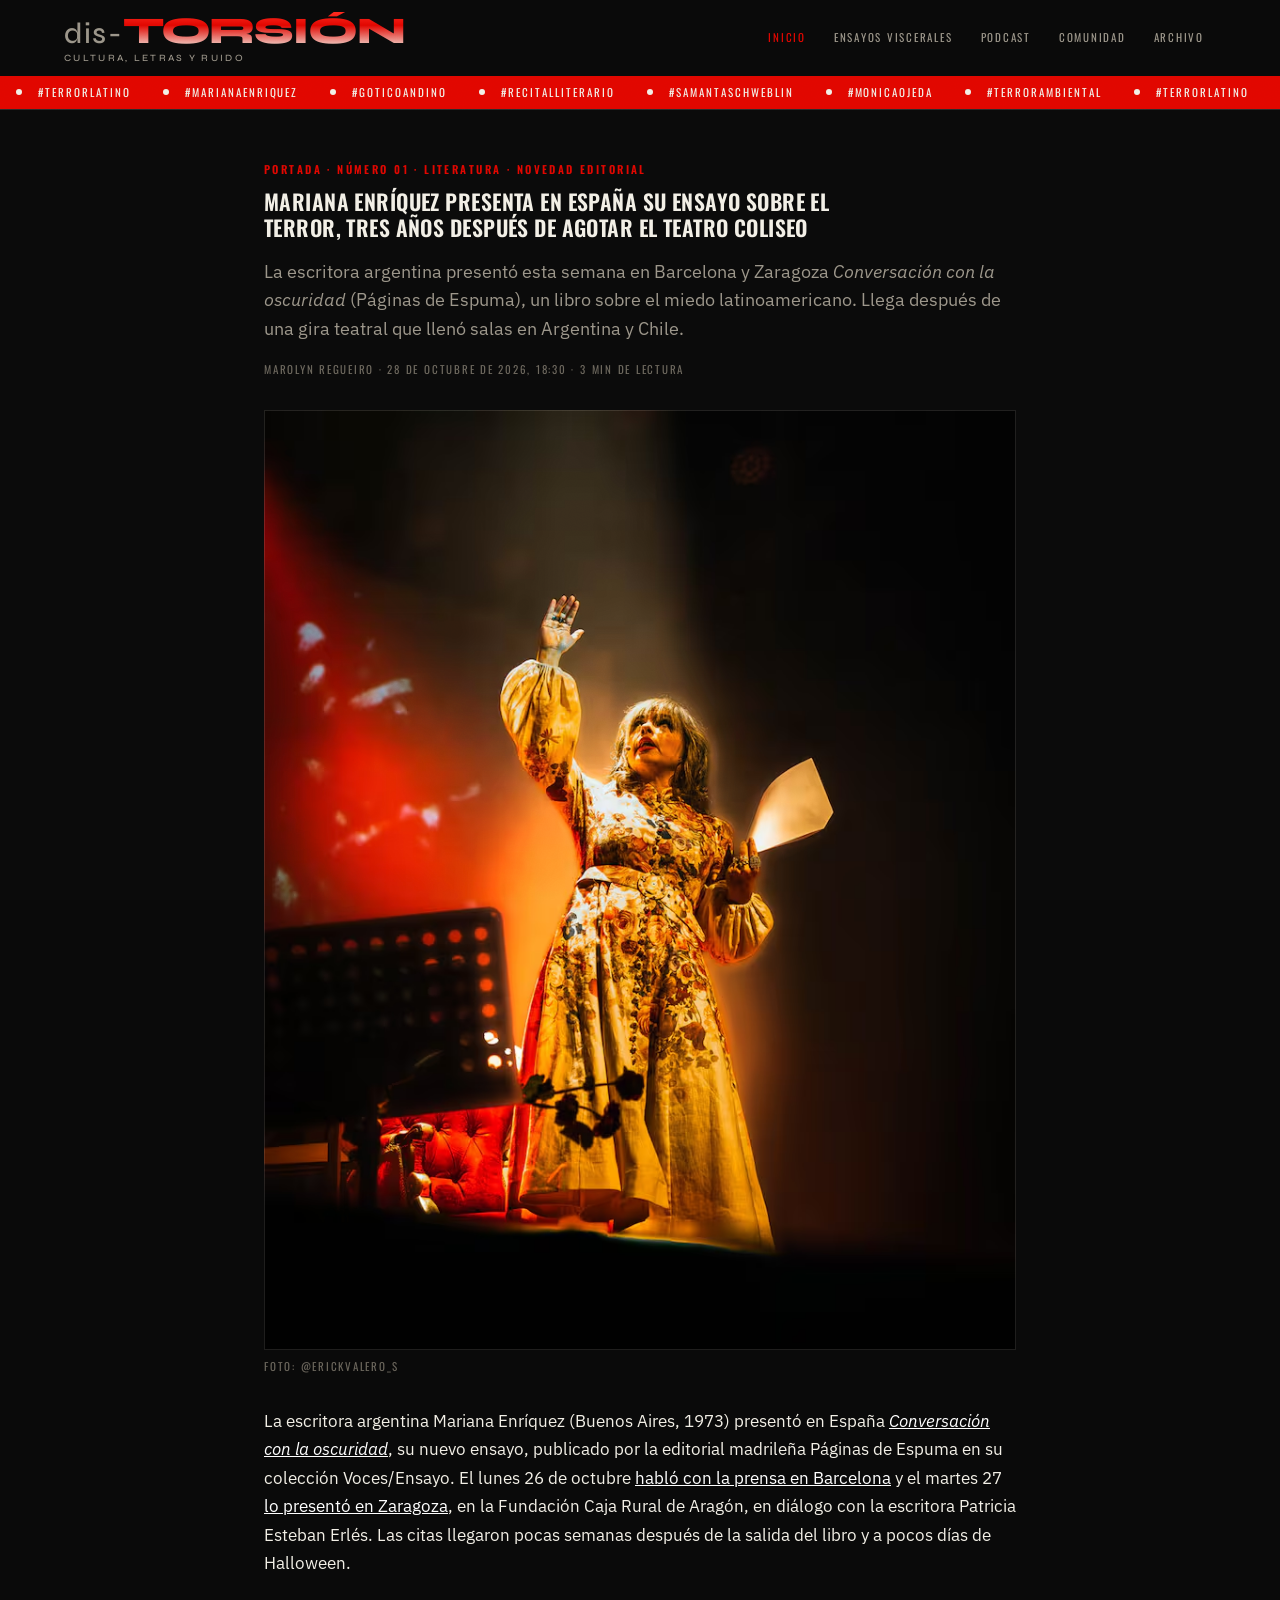
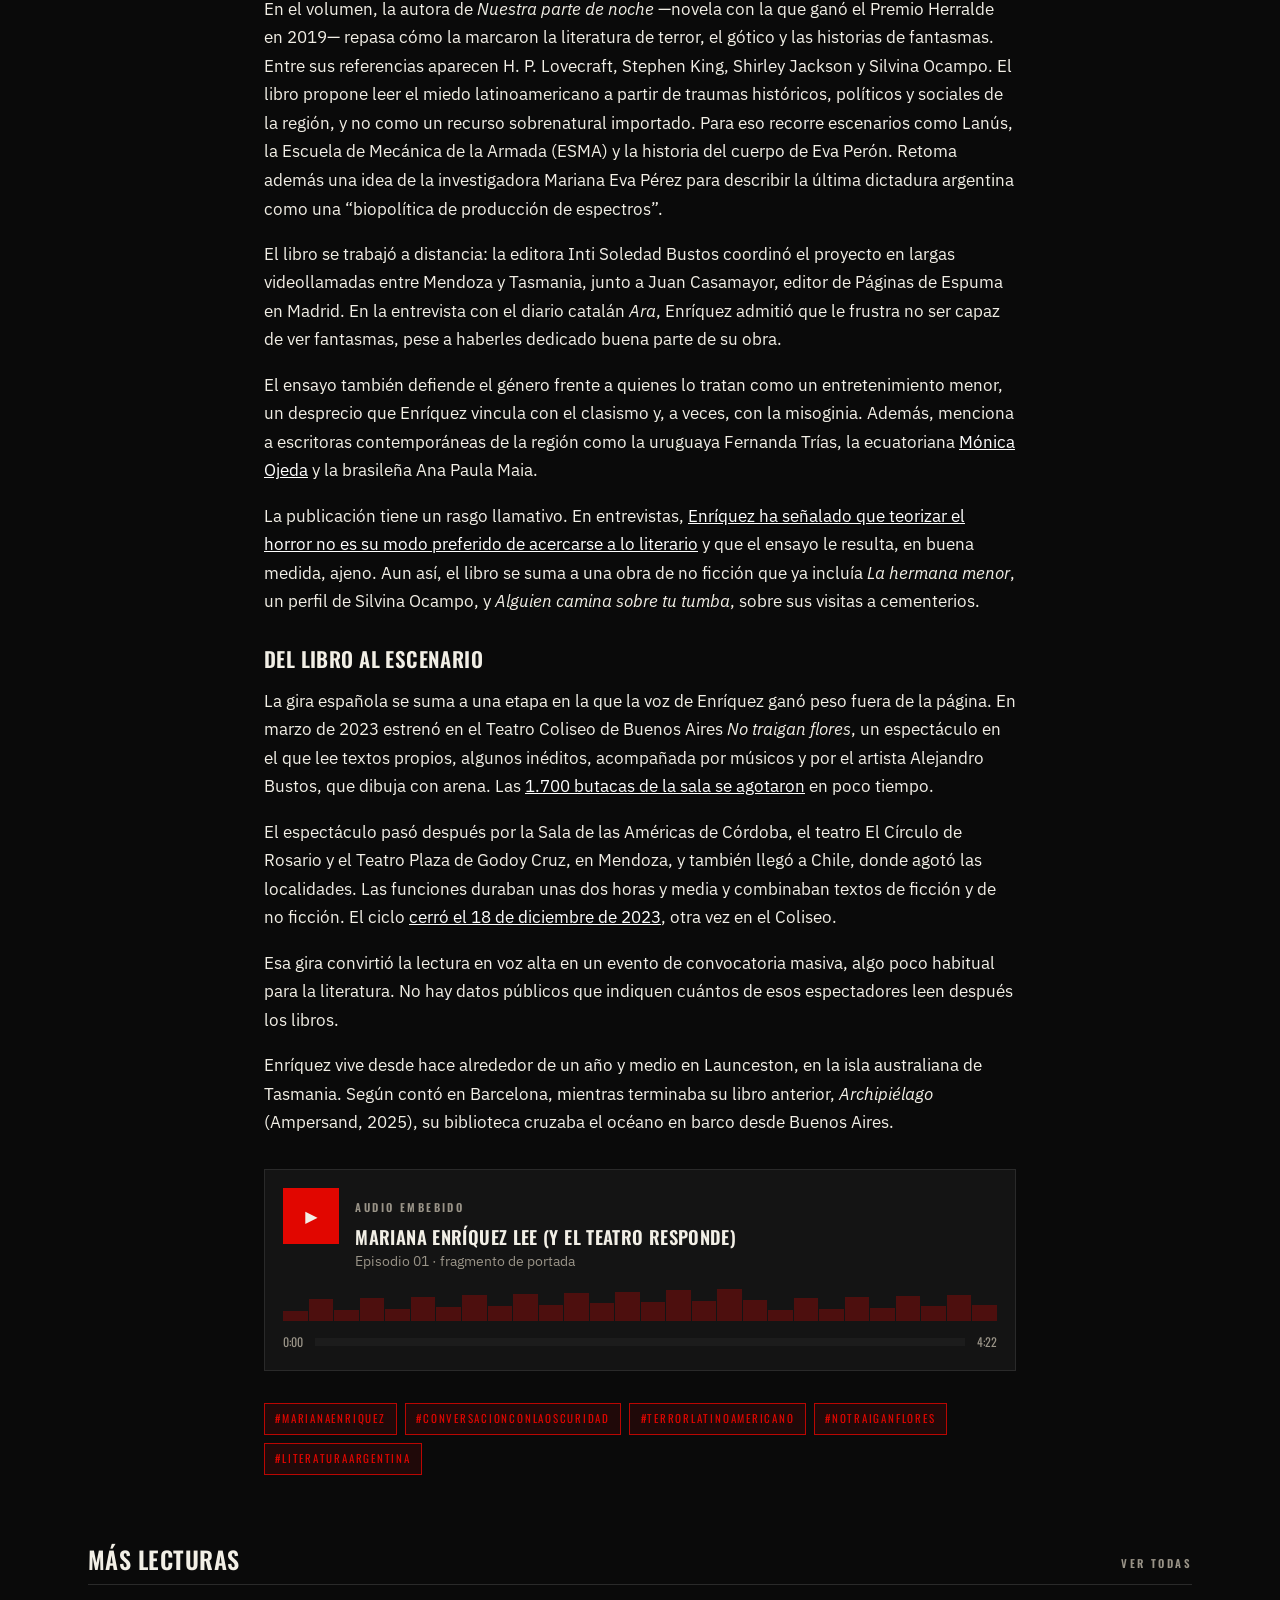
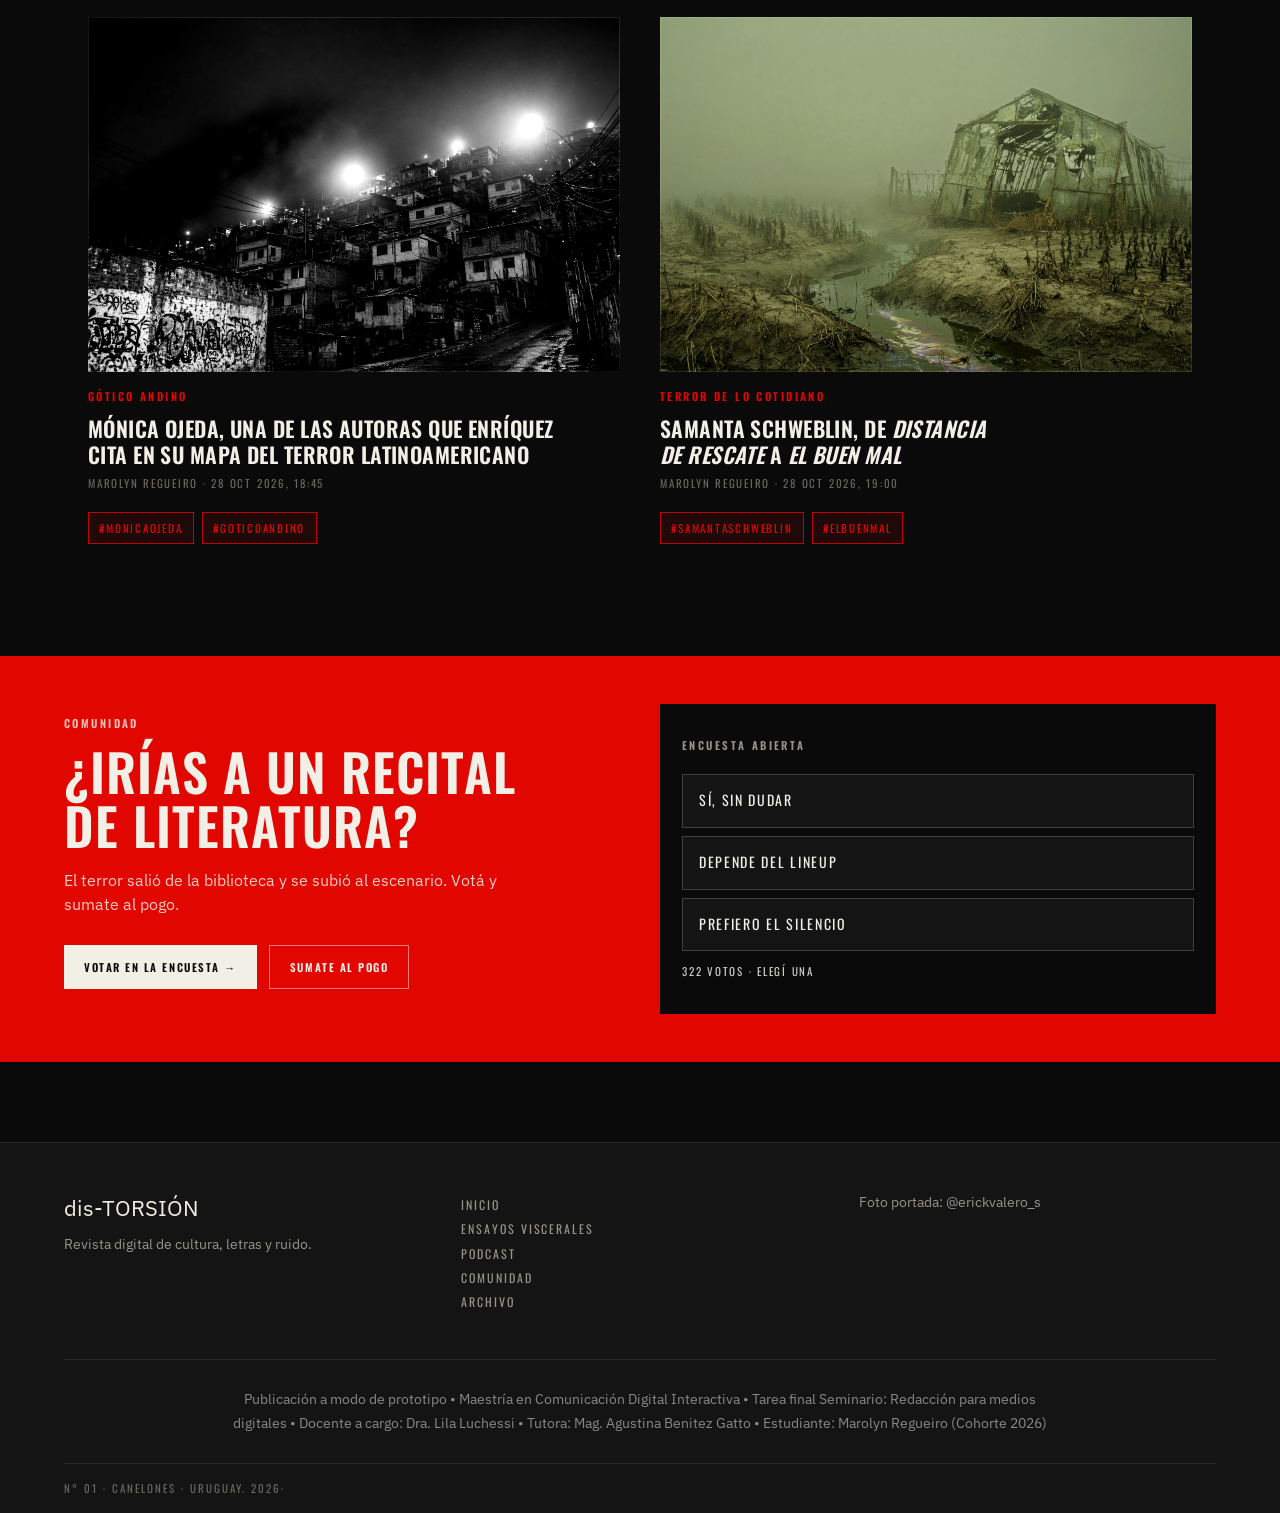
==== commit 8b8d3b84: "Notas informativas: nota principal sobre Conversación con la oscuridad y dos relacionadas Co-Authore" ====
--- a/index.html
+++ b/index.html
@@ -41,9 +41,9 @@
   </div>
   <main>
     <article class="wrap" style="max-width:800px;margin-left:auto;margin-right:auto;padding-top:2.5rem;padding-bottom:3rem;">
-      <p class="kicker">Portada · Número 01</p>
-      <h1 class="display" style="font-size:1.35rem;margin:0.5rem 0 0;line-height:1.2;">Mariana Enríquez agota el Teatro Coliseo y multiplica las presentaciones: el auge del recital literario</h1>
-      <p class="lead muted" style="margin-top:1rem;line-height:1.55;">Las 1.700 localidades del Teatro Coliseo se agotaron en menos de dos horas para escuchar a Mariana Enríquez. El episodio se suma a una serie de presentaciones que consolidan el recital de literatura de terror como evento de convocatoria masiva.</p>
+      <p class="kicker">Portada · Número 01 · Literatura · Novedad editorial</p>
+      <h1 class="display" style="font-size:1.35rem;margin:0.5rem 0 0;line-height:1.2;">Mariana Enríquez presenta en España su ensayo sobre el terror, tres años después de agotar el Teatro Coliseo</h1>
+      <p class="lead muted" style="margin-top:1rem;line-height:1.55;">La escritora argentina presentó esta semana en Barcelona y Zaragoza <em>Conversación con la oscuridad</em> (Páginas de Espuma), un libro sobre el miedo latinoamericano. Llega después de una gira teatral que llenó salas en Argentina y Chile.</p>
       <p class="figcap" style="margin-top:1rem">Marolyn Regueiro · <time datetime="2026-10-28T18:30">28 de octubre de 2026, 18:30</time> · 3 min de lectura</p>
       <figure style="margin:2rem 0 0;">
         <img class="photo-frame" src="images/mariana-enriquez.jpg" alt="Mariana Enríquez" />
@@ -51,17 +51,16 @@
       </figure>
 
       <div class="body" style="margin-top:2rem;line-height:1.7;font-size:1.05rem;">
-        <p>Cuando se abrió la venta de entradas para la presentación de Mariana Enríquez en el Teatro Coliseo, las 1.700 butacas se agotaron en menos de dos horas. El dato se repite, con distintas escalas, en otras ciudades del circuito cultural: salas llenas, listas de espera y una circulación intensa de fragmentos en redes. Un clip de unos 40 segundos puede superar el medio millón de reproducciones, mientras la lectura completa de <em>Nuestra parte de noche</em> exige muchas horas de dedicación. Entre la pantalla y la página se configura hoy buena parte del fenómeno.</p>
-
-        <p>Enríquez, autora de <em>Los peligros de fumar en la cama</em>, <em>Las cosas que perdimos en el fuego</em> y <em>Nuestra parte de noche</em>, entre otros títulos, ha convertido las presentaciones en un formato central de su circulación pública. En esas citas no solo se presenta un libro: se lee en voz alta, se comenta el oficio y se genera una experiencia colectiva. Testigos de distintas ciudades describen un patrón similar: la sala se oscurece, se lee un pasaje —a menudo de fuerte carga atmosférica— y el público responde con aplausos, gritos y, en algunos casos, de pie. La expresión “pogo literario”, que circula en notas y redes, resume esa dimensión escénica del encuentro.</p>
-
-        <p>El fenómeno no se limita a la novela o el cuento. En <a href="https://paginasdeespuma.com/libro/conversacion-con-la-oscuridad/" target="_blank" rel="noopener noreferrer" style="color:#ffffff;text-decoration:underline;"><em>Conversación con la oscuridad</em></a> (Páginas de Espuma), la autora reúne textos en los que aborda el miedo, el oficio y sus propias obsesiones. El libro circula tanto en librerías como en fragmentos audiovisuales, y forma parte del mismo mapa de presencia pública que las presentaciones teatrales. En entrevistas, <a href="https://www.youtube.com/watch?v=KkGRKOEiooc&t=486s" target="_blank" rel="noopener noreferrer" style="color:#ffffff;text-decoration:underline;">Enríquez ha señalado que teorizar el horror no es su modo preferido de acercarse a lo literario</a> y que el ensayo le resulta, en buena medida, ajeno. Aun así, el volumen existe y se discute en paralelo a la narrativa de ficción.</p>
-
-        <p>El crecimiento de estas convocatorias se inscribe en un contexto más amplio: la literatura de terror latinoamericana ha ganado visibilidad editorial y mediática en la última década, con autoras como la propia Enríquez, Samanta Schweblin y Mónica Ojeda entre las referencias más mencionadas. Las presentaciones, las ferias, los ciclos y los contenidos en plataformas refuerzan una circulación que ya no depende solo de la lectura privada. El libro sigue siendo el soporte central, pero convive con la voz, la imagen y el evento.</p>
-
-        <p>Quienes organizan estas citas destacan la capacidad de convocatoria y el perfil mixto del público: lectores habituales, seguidores de redes y espectadores que se acercan por primera vez al género. No hay, por ahora, mediciones públicas consolidadas que distingan con precisión entre quienes asisten a los recitales y quienes completan la lectura de las obras. Lo que sí se observa es la reiteración del formato, la velocidad con la que se agotan ciertas funciones y la persistencia del interés mediático en torno a estas autoras.</p>
-
-        <p>Entre YouTube, las mesas de novedades y las salas de teatro se despliega hoy buena parte de la vida pública del horror literario en español. El caso de Enríquez concentra varios de esos elementos: narrativa de fuerte presencia editorial, presentaciones de alta convocatoria y una circulación constante de fragmentos y declaraciones. El Coliseo agotado es, en ese marco, un dato más de un fenómeno que sigue activo.</p>
+        <p>La escritora argentina Mariana Enríquez (Buenos Aires, 1973) presentó en España <a href="https://paginasdeespuma.com/libro/conversacion-con-la-oscuridad/" target="_blank" rel="noopener noreferrer" style="color:#ffffff;text-decoration:underline;"><em>Conversación con la oscuridad</em></a>, su nuevo ensayo, publicado por la editorial madrileña Páginas de Espuma en su colección Voces/Ensayo. El lunes 26 de octubre <a href="https://es.ara.cat/cultura/leer/frustra-no-capaz-ver-fantasmas_1_5891051.html" target="_blank" rel="noopener noreferrer" style="color:#ffffff;text-decoration:underline;">habló con la prensa en Barcelona</a> y el martes 27 <a href="https://zaragozala.com/cultura/presentaciones/mariana-enriquez-zaragoza/" target="_blank" rel="noopener noreferrer" style="color:#ffffff;text-decoration:underline;">lo presentó en Zaragoza</a>, en la Fundación Caja Rural de Aragón, en diálogo con la escritora Patricia Esteban Erlés. Las citas llegaron pocas semanas después de la salida del libro y a pocos días de Halloween.</p>
+        <p>En el volumen, la autora de <em>Nuestra parte de noche</em> —novela con la que ganó el Premio Herralde en 2019— repasa cómo la marcaron la literatura de terror, el gótico y las historias de fantasmas. Entre sus referencias aparecen H. P. Lovecraft, Stephen King, Shirley Jackson y Silvina Ocampo. El libro propone leer el miedo latinoamericano a partir de traumas históricos, políticos y sociales de la región, y no como un recurso sobrenatural importado. Para eso recorre escenarios como Lanús, la Escuela de Mecánica de la Armada (ESMA) y la historia del cuerpo de Eva Perón. Retoma además una idea de la investigadora Mariana Eva Pérez para describir la última dictadura argentina como una “biopolítica de producción de espectros”.</p>
+        <p>El libro se trabajó a distancia: la editora Inti Soledad Bustos coordinó el proyecto en largas videollamadas entre Mendoza y Tasmania, junto a Juan Casamayor, editor de Páginas de Espuma en Madrid. En la entrevista con el diario catalán <em>Ara</em>, Enríquez admitió que le frustra no ser capaz de ver fantasmas, pese a haberles dedicado buena parte de su obra.</p>
+        <p>El ensayo también defiende el género frente a quienes lo tratan como un entretenimiento menor, un desprecio que Enríquez vincula con el clasismo y, a veces, con la misoginia. Además, menciona a escritoras contemporáneas de la región como la uruguaya Fernanda Trías, la ecuatoriana <a href="articulos/monica-ojeda.html" style="color:#ffffff;text-decoration:underline;">Mónica Ojeda</a> y la brasileña Ana Paula Maia.</p>
+        <p>La publicación tiene un rasgo llamativo. En entrevistas, <a href="https://www.youtube.com/watch?v=KkGRKOEiooc&amp;t=486s" target="_blank" rel="noopener noreferrer" style="color:#ffffff;text-decoration:underline;">Enríquez ha señalado que teorizar el horror no es su modo preferido de acercarse a lo literario</a> y que el ensayo le resulta, en buena medida, ajeno. Aun así, el libro se suma a una obra de no ficción que ya incluía <em>La hermana menor</em>, un perfil de Silvina Ocampo, y <em>Alguien camina sobre tu tumba</em>, sobre sus visitas a cementerios.</p>
+        <h2 class="display" style="font-size:1.3rem;margin:2rem 0 0.5rem">Del libro al escenario</h2>
+        <p>La gira española se suma a una etapa en la que la voz de Enríquez ganó peso fuera de la página. En marzo de 2023 estrenó en el Teatro Coliseo de Buenos Aires <em>No traigan flores</em>, un espectáculo en el que lee textos propios, algunos inéditos, acompañada por músicos y por el artista Alejandro Bustos, que dibuja con arena. Las <a href="https://www.tiempoar.com.ar/ta_article/mariana-enriquez-el-terror-es-un-genero-privilegiado-para-hablar-de-temas-politicos-y-sociales/" target="_blank" rel="noopener noreferrer" style="color:#ffffff;text-decoration:underline;">1.700 butacas de la sala se agotaron</a> en poco tiempo.</p>
+        <p>El espectáculo pasó después por la Sala de las Américas de Córdoba, el teatro El Círculo de Rosario y el Teatro Plaza de Godoy Cruz, en Mendoza, y también llegó a Chile, donde agotó las localidades. Las funciones duraban unas dos horas y media y combinaban textos de ficción y de no ficción. El ciclo <a href="https://www.infobae.com/leamos/2023/12/21/como-hizo-mariana-enriquez-para-que-el-acontecimiento-literario-de-2023-no-fuera-un-libro-sino-una-gira-teatral/" target="_blank" rel="noopener noreferrer" style="color:#ffffff;text-decoration:underline;">cerró el 18 de diciembre de 2023</a>, otra vez en el Coliseo.</p>
+        <p>Esa gira convirtió la lectura en voz alta en un evento de convocatoria masiva, algo poco habitual para la literatura. No hay datos públicos que indiquen cuántos de esos espectadores leen después los libros.</p>
+        <p>Enríquez vive desde hace alrededor de un año y medio en Launceston, en la isla australiana de Tasmania. Según contó en Barcelona, mientras terminaba su libro anterior, <em>Archipiélago</em> (Ampersand, 2025), su biblioteca cruzaba el océano en barco desde Buenos Aires.</p>
       </div>
 
       <div class="player" data-player data-duration="262" style="margin-top:2rem">
@@ -83,9 +82,9 @@
 
       <div class="tags" style="margin-top:2rem;">
         <a class="tag" href="archivo.html?q=MarianaEnriquez">#MarianaEnriquez</a>
-        <a class="tag" href="archivo.html?q=RecitalLiterario">#RecitalLiterario</a>
+        <a class="tag" href="archivo.html?q=ConversacionConLaOscuridad">#ConversacionConLaOscuridad</a>
         <a class="tag" href="archivo.html?q=TerrorLatinoamericano">#TerrorLatinoamericano</a>
-        <a class="tag" href="archivo.html?q=ConversacionConLaOscuridad">#ConversacionConLaOscuridad</a>
+        <a class="tag" href="archivo.html?q=NoTraiganFlores">#NoTraiganFlores</a>
         <a class="tag" href="archivo.html?q=LiteraturaArgentina">#LiteraturaArgentina</a>
       </div>
     </article>
@@ -99,16 +98,16 @@
         <article class="card">
           <a class="overflow" href="articulos/monica-ojeda.html"><img class="photo-frame thumb photo-urban" src="images/monica-ojeda.jpg" alt="Mónica Ojeda" /></a>
           <p class="kicker" style="margin-top:1rem;">Gótico andino</p>
-          <h3 class="display"><a href="articulos/monica-ojeda.html">Mónica Ojeda y el consolidado del “gótico andino”</a></h3>
-          <p class="figcap" style="margin-top:0.5rem">Marolyn Regueiro · <time datetime="2026-09-15T11:20">15 sep 2026, 11:20</time></p>
+          <h3 class="display"><a href="articulos/monica-ojeda.html">Mónica Ojeda, una de las autoras que Enríquez cita en su mapa del terror latinoamericano</a></h3>
+          <p class="figcap" style="margin-top:0.5rem">Marolyn Regueiro · <time datetime="2026-10-28T18:45">28 oct 2026, 18:45</time></p>
           <div class="tags"><a class="tag" href="archivo.html?q=MonicaOjeda">#MonicaOjeda</a><a class="tag" href="archivo.html?q=GoticoAndino">#GoticoAndino</a></div>
         </article>
         <article class="card">
           <a class="overflow" href="articulos/samanta-schweblin.html"><img class="photo-frame thumb photo-toxic" src="images/samanta-schweblin.jpg" alt="Samanta Schweblin" /></a>
-          <p class="kicker" style="margin-top:1rem;">Terror ambiental</p>
-          <h3 class="display"><a href="articulos/samanta-schweblin.html">Samanta Schweblin y el terror ambiental</a></h3>
-          <p class="figcap" style="margin-top:0.5rem">Marolyn Regueiro · <time datetime="2026-08-22T16:45">22 ago 2026, 16:45</time></p>
-          <div class="tags"><a class="tag" href="archivo.html?q=SamantaSchweblin">#SamantaSchweblin</a><a class="tag" href="archivo.html?q=TerrorAmbiental">#TerrorAmbiental</a></div>
+          <p class="kicker" style="margin-top:1rem;">Terror de lo cotidiano</p>
+          <h3 class="display"><a href="articulos/samanta-schweblin.html">Samanta Schweblin, de <em>Distancia de rescate</em> a <em>El buen mal</em></a></h3>
+          <p class="figcap" style="margin-top:0.5rem">Marolyn Regueiro · <time datetime="2026-10-28T19:00">28 oct 2026, 19:00</time></p>
+          <div class="tags"><a class="tag" href="archivo.html?q=SamantaSchweblin">#SamantaSchweblin</a><a class="tag" href="archivo.html?q=ElBuenMal">#ElBuenMal</a></div>
         </article>
       </div>
     </section>
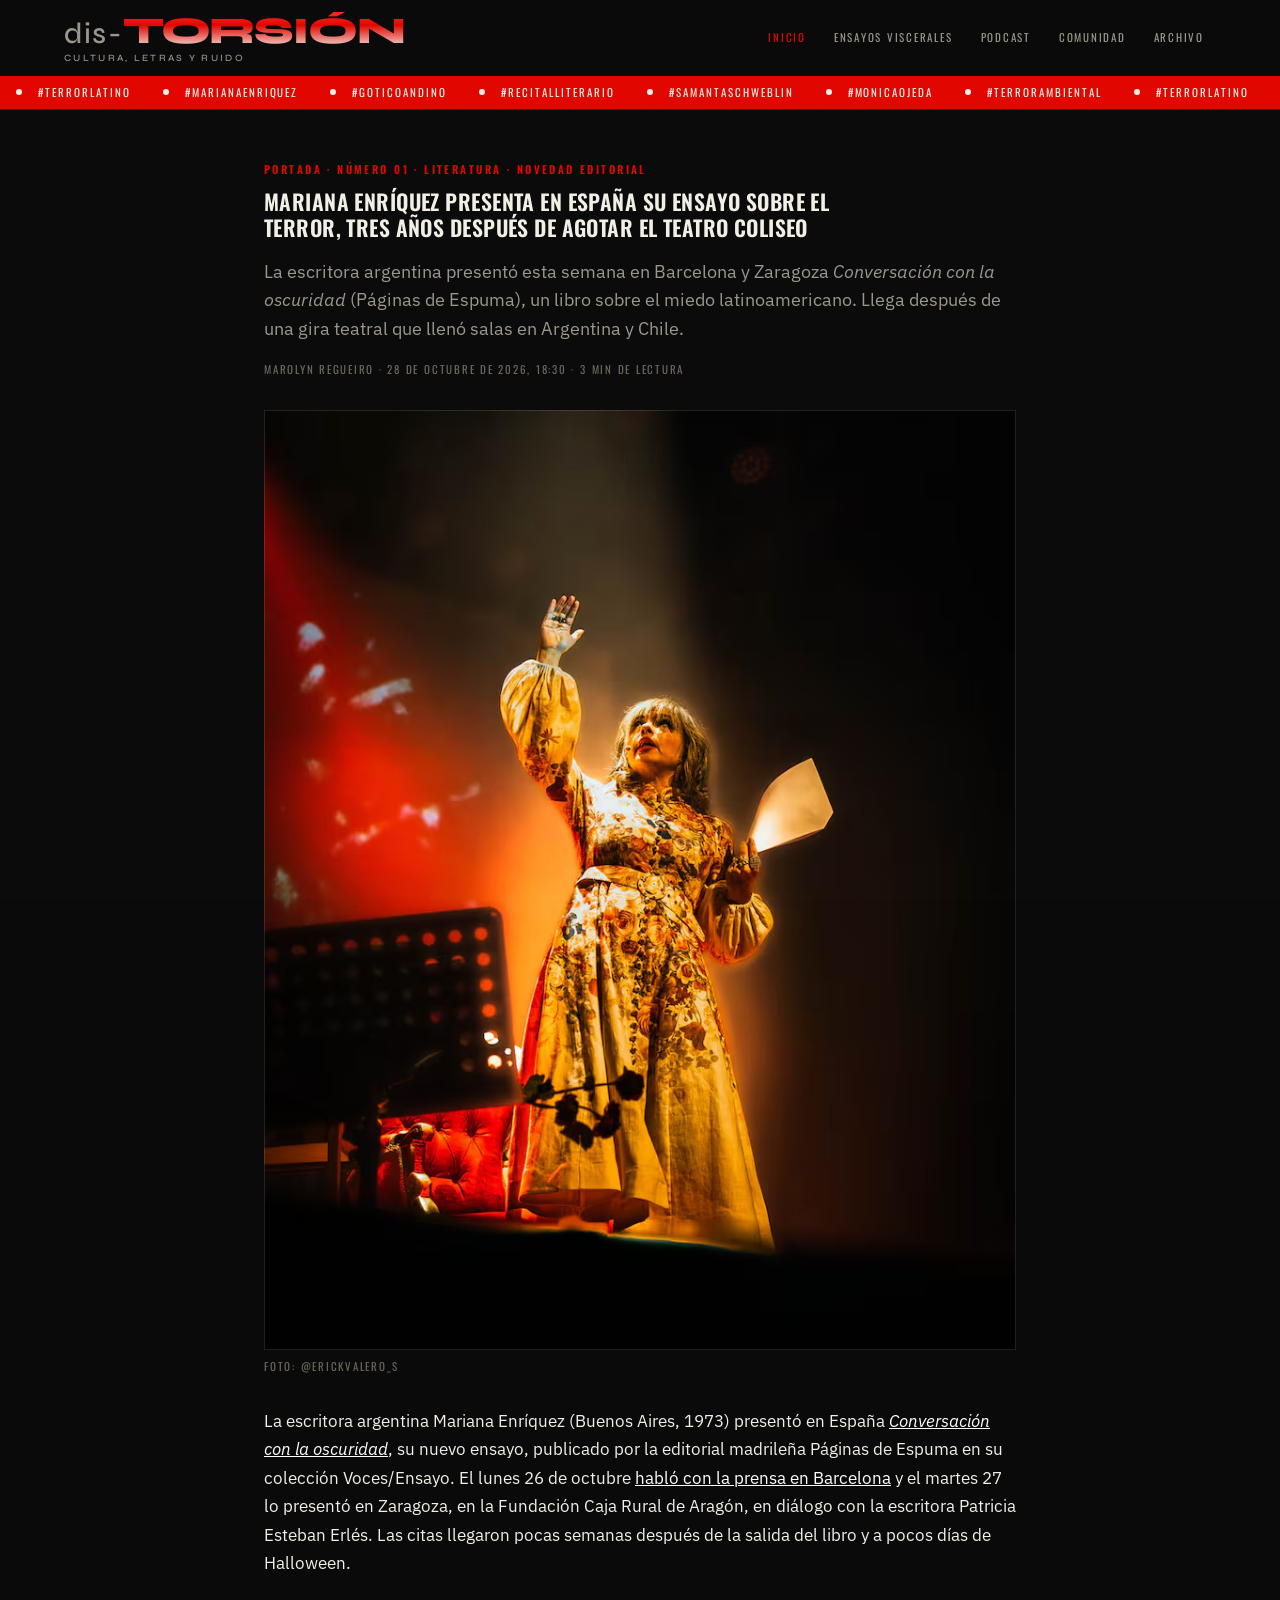
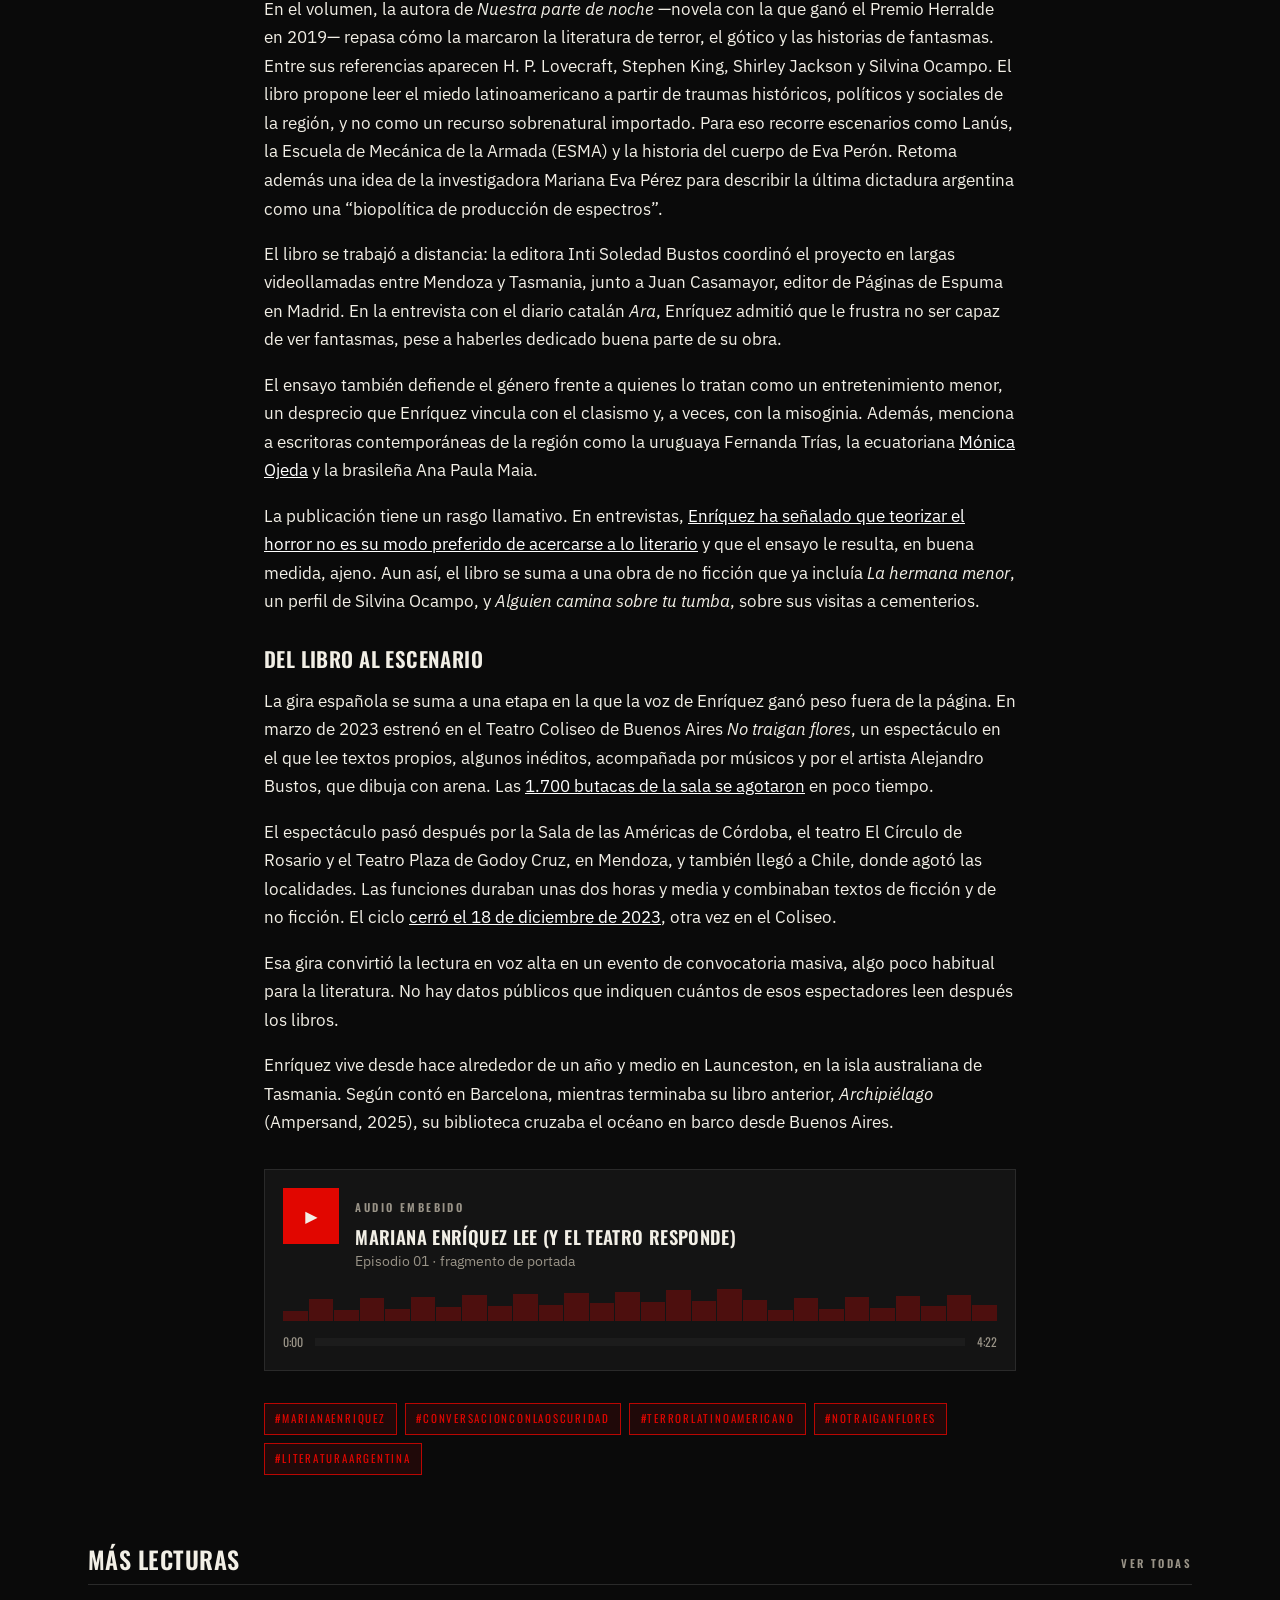
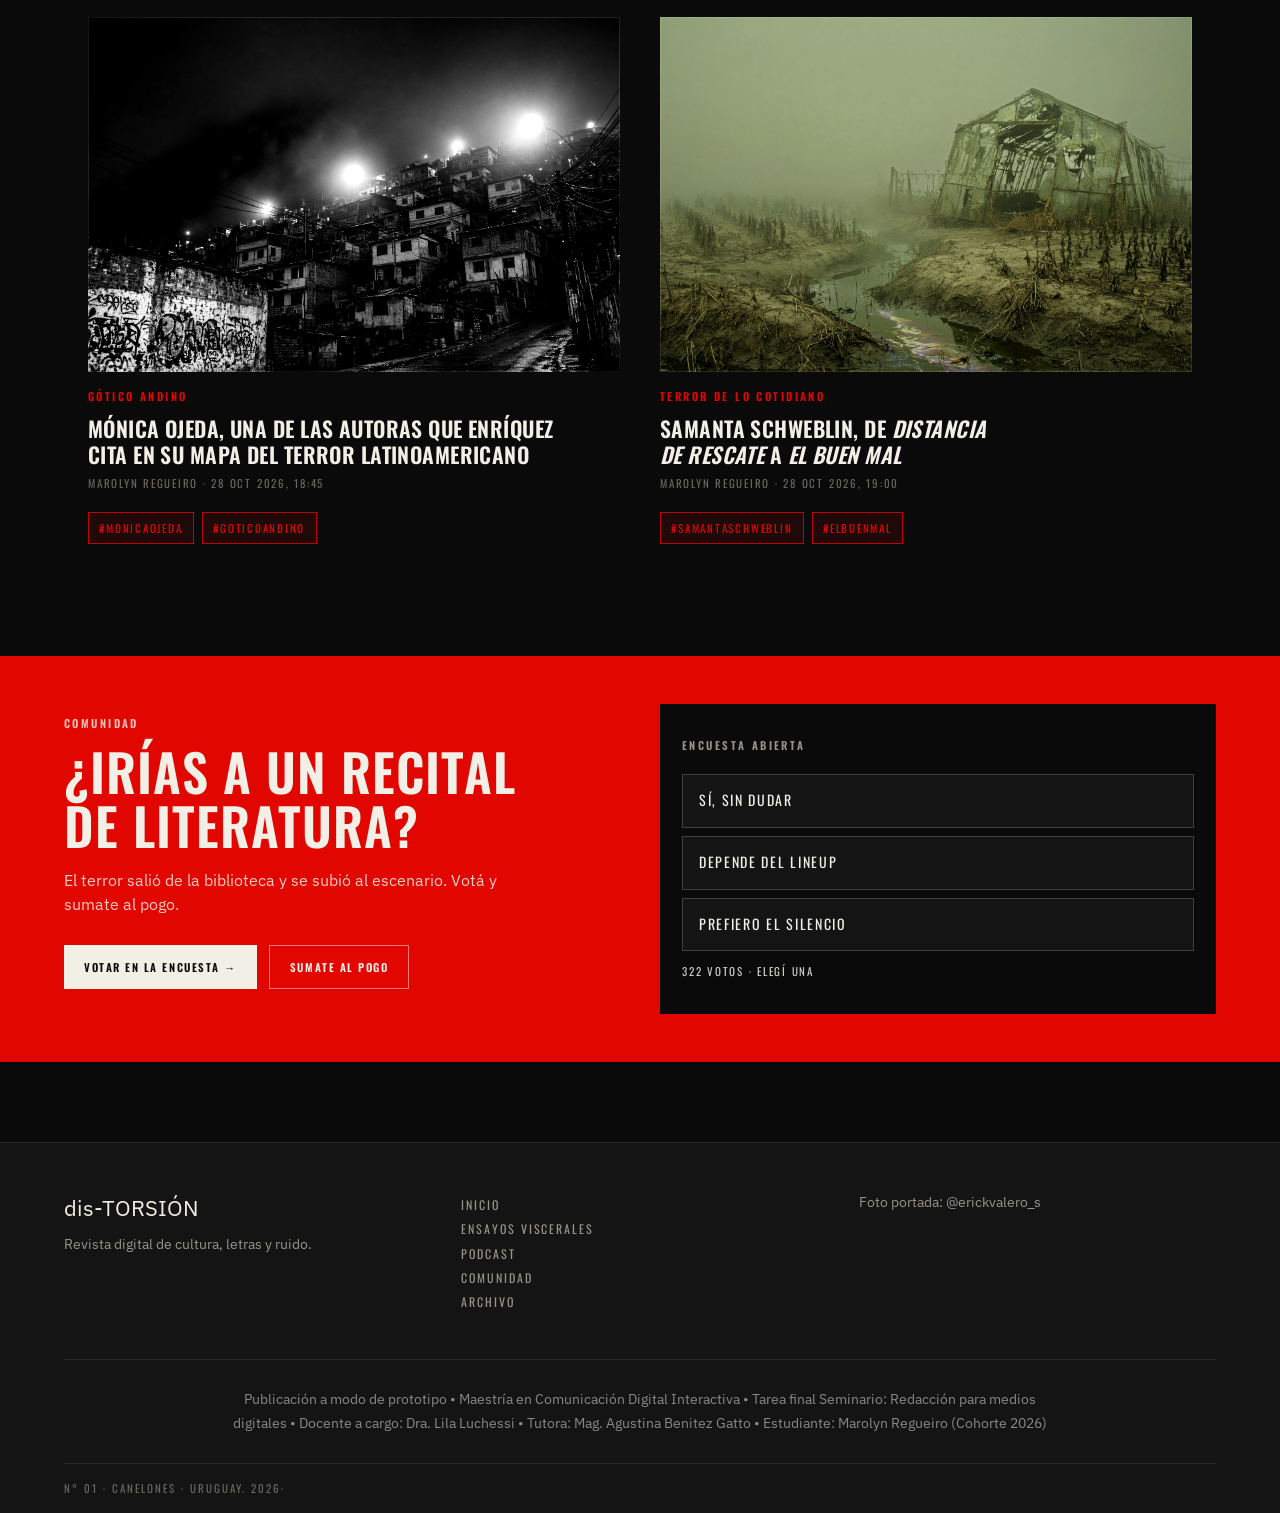
==== commit 63269a31: "Quitar enlace a zaragozala.com (no disponible en Uruguay) Co-Authored-By: Claude Opus 5.5 <noreply@a" ====
--- a/index.html
+++ b/index.html
@@ -51,7 +51,7 @@
       </figure>
 
       <div class="body" style="margin-top:2rem;line-height:1.7;font-size:1.05rem;">
-        <p>La escritora argentina Mariana Enríquez (Buenos Aires, 1973) presentó en España <a href="https://paginasdeespuma.com/libro/conversacion-con-la-oscuridad/" target="_blank" rel="noopener noreferrer" style="color:#ffffff;text-decoration:underline;"><em>Conversación con la oscuridad</em></a>, su nuevo ensayo, publicado por la editorial madrileña Páginas de Espuma en su colección Voces/Ensayo. El lunes 26 de octubre <a href="https://es.ara.cat/cultura/leer/frustra-no-capaz-ver-fantasmas_1_5891051.html" target="_blank" rel="noopener noreferrer" style="color:#ffffff;text-decoration:underline;">habló con la prensa en Barcelona</a> y el martes 27 <a href="https://zaragozala.com/cultura/presentaciones/mariana-enriquez-zaragoza/" target="_blank" rel="noopener noreferrer" style="color:#ffffff;text-decoration:underline;">lo presentó en Zaragoza</a>, en la Fundación Caja Rural de Aragón, en diálogo con la escritora Patricia Esteban Erlés. Las citas llegaron pocas semanas después de la salida del libro y a pocos días de Halloween.</p>
+        <p>La escritora argentina Mariana Enríquez (Buenos Aires, 1973) presentó en España <a href="https://paginasdeespuma.com/libro/conversacion-con-la-oscuridad/" target="_blank" rel="noopener noreferrer" style="color:#ffffff;text-decoration:underline;"><em>Conversación con la oscuridad</em></a>, su nuevo ensayo, publicado por la editorial madrileña Páginas de Espuma en su colección Voces/Ensayo. El lunes 26 de octubre <a href="https://es.ara.cat/cultura/leer/frustra-no-capaz-ver-fantasmas_1_5891051.html" target="_blank" rel="noopener noreferrer" style="color:#ffffff;text-decoration:underline;">habló con la prensa en Barcelona</a> y el martes 27 lo presentó en Zaragoza, en la Fundación Caja Rural de Aragón, en diálogo con la escritora Patricia Esteban Erlés. Las citas llegaron pocas semanas después de la salida del libro y a pocos días de Halloween.</p>
         <p>En el volumen, la autora de <em>Nuestra parte de noche</em> —novela con la que ganó el Premio Herralde en 2019— repasa cómo la marcaron la literatura de terror, el gótico y las historias de fantasmas. Entre sus referencias aparecen H. P. Lovecraft, Stephen King, Shirley Jackson y Silvina Ocampo. El libro propone leer el miedo latinoamericano a partir de traumas históricos, políticos y sociales de la región, y no como un recurso sobrenatural importado. Para eso recorre escenarios como Lanús, la Escuela de Mecánica de la Armada (ESMA) y la historia del cuerpo de Eva Perón. Retoma además una idea de la investigadora Mariana Eva Pérez para describir la última dictadura argentina como una “biopolítica de producción de espectros”.</p>
         <p>El libro se trabajó a distancia: la editora Inti Soledad Bustos coordinó el proyecto en largas videollamadas entre Mendoza y Tasmania, junto a Juan Casamayor, editor de Páginas de Espuma en Madrid. En la entrevista con el diario catalán <em>Ara</em>, Enríquez admitió que le frustra no ser capaz de ver fantasmas, pese a haberles dedicado buena parte de su obra.</p>
         <p>El ensayo también defiende el género frente a quienes lo tratan como un entretenimiento menor, un desprecio que Enríquez vincula con el clasismo y, a veces, con la misoginia. Además, menciona a escritoras contemporáneas de la región como la uruguaya Fernanda Trías, la ecuatoriana <a href="articulos/monica-ojeda.html" style="color:#ffffff;text-decoration:underline;">Mónica Ojeda</a> y la brasileña Ana Paula Maia.</p>
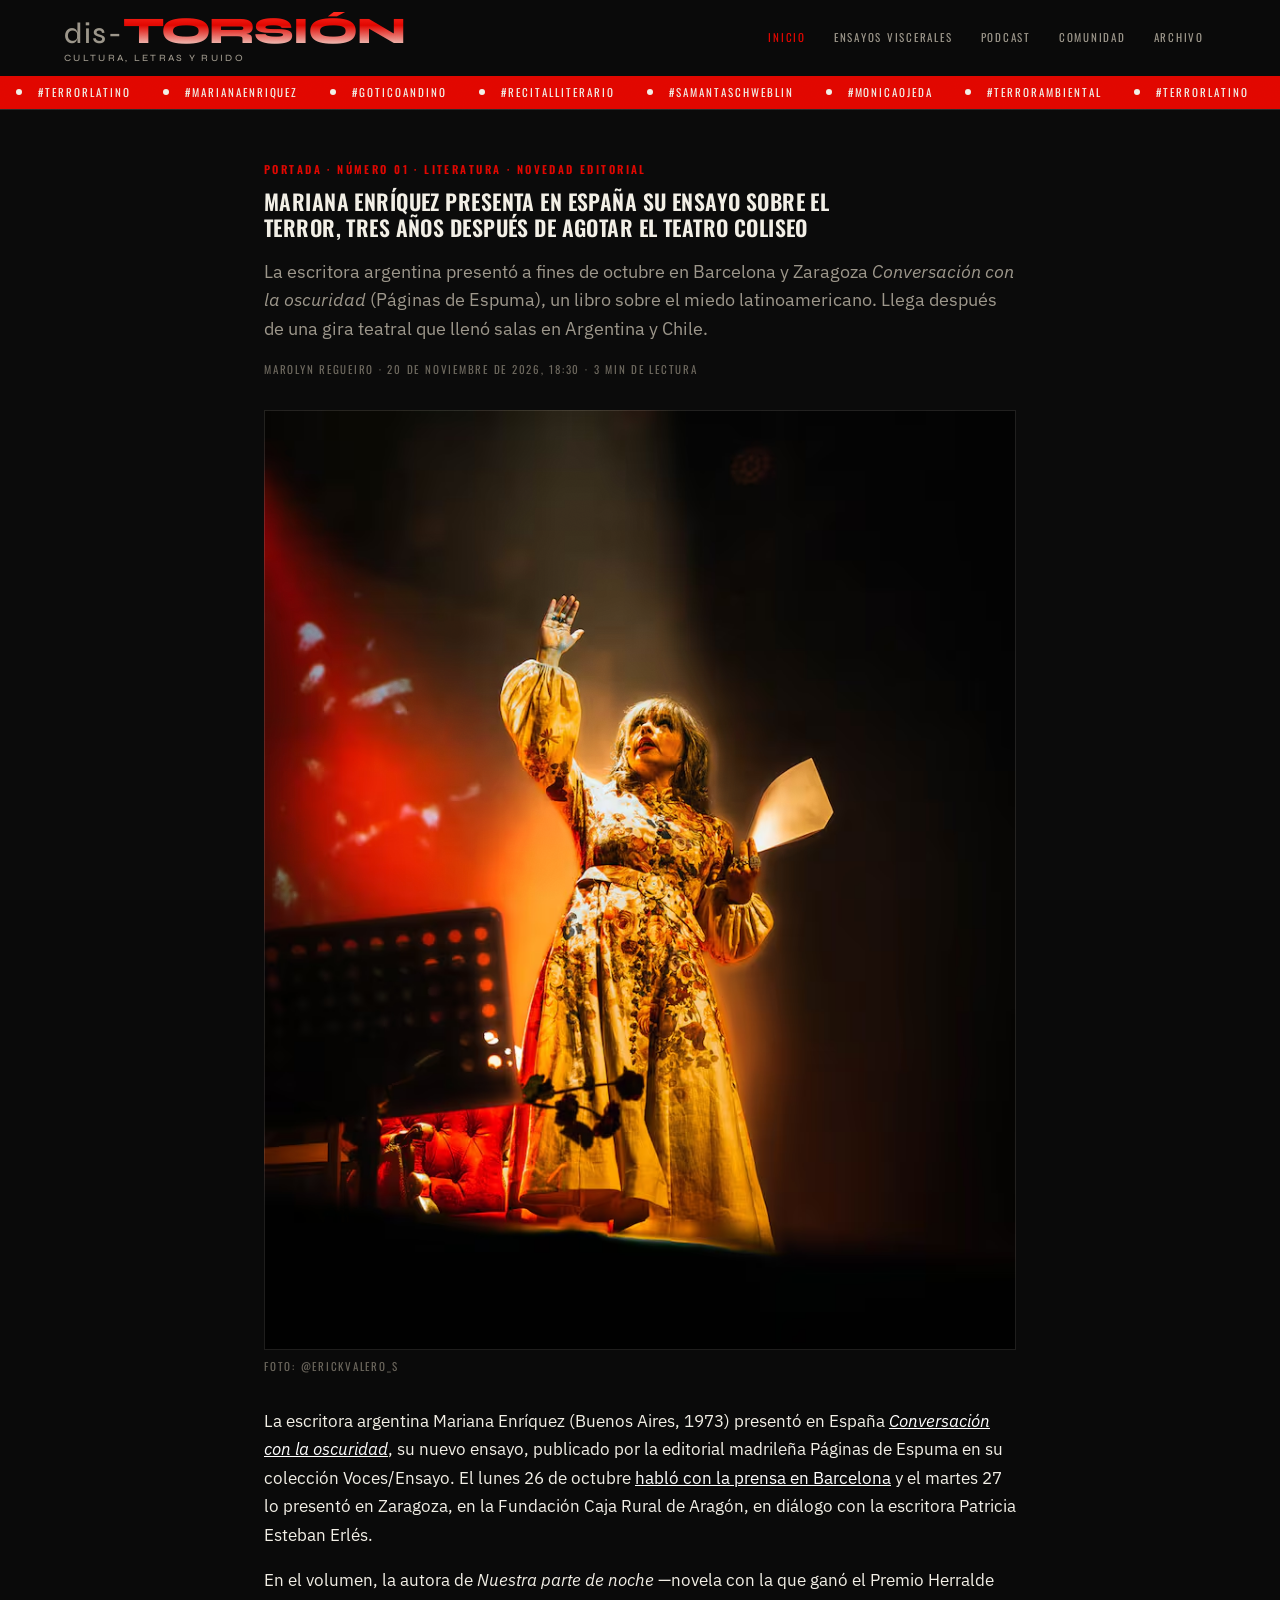
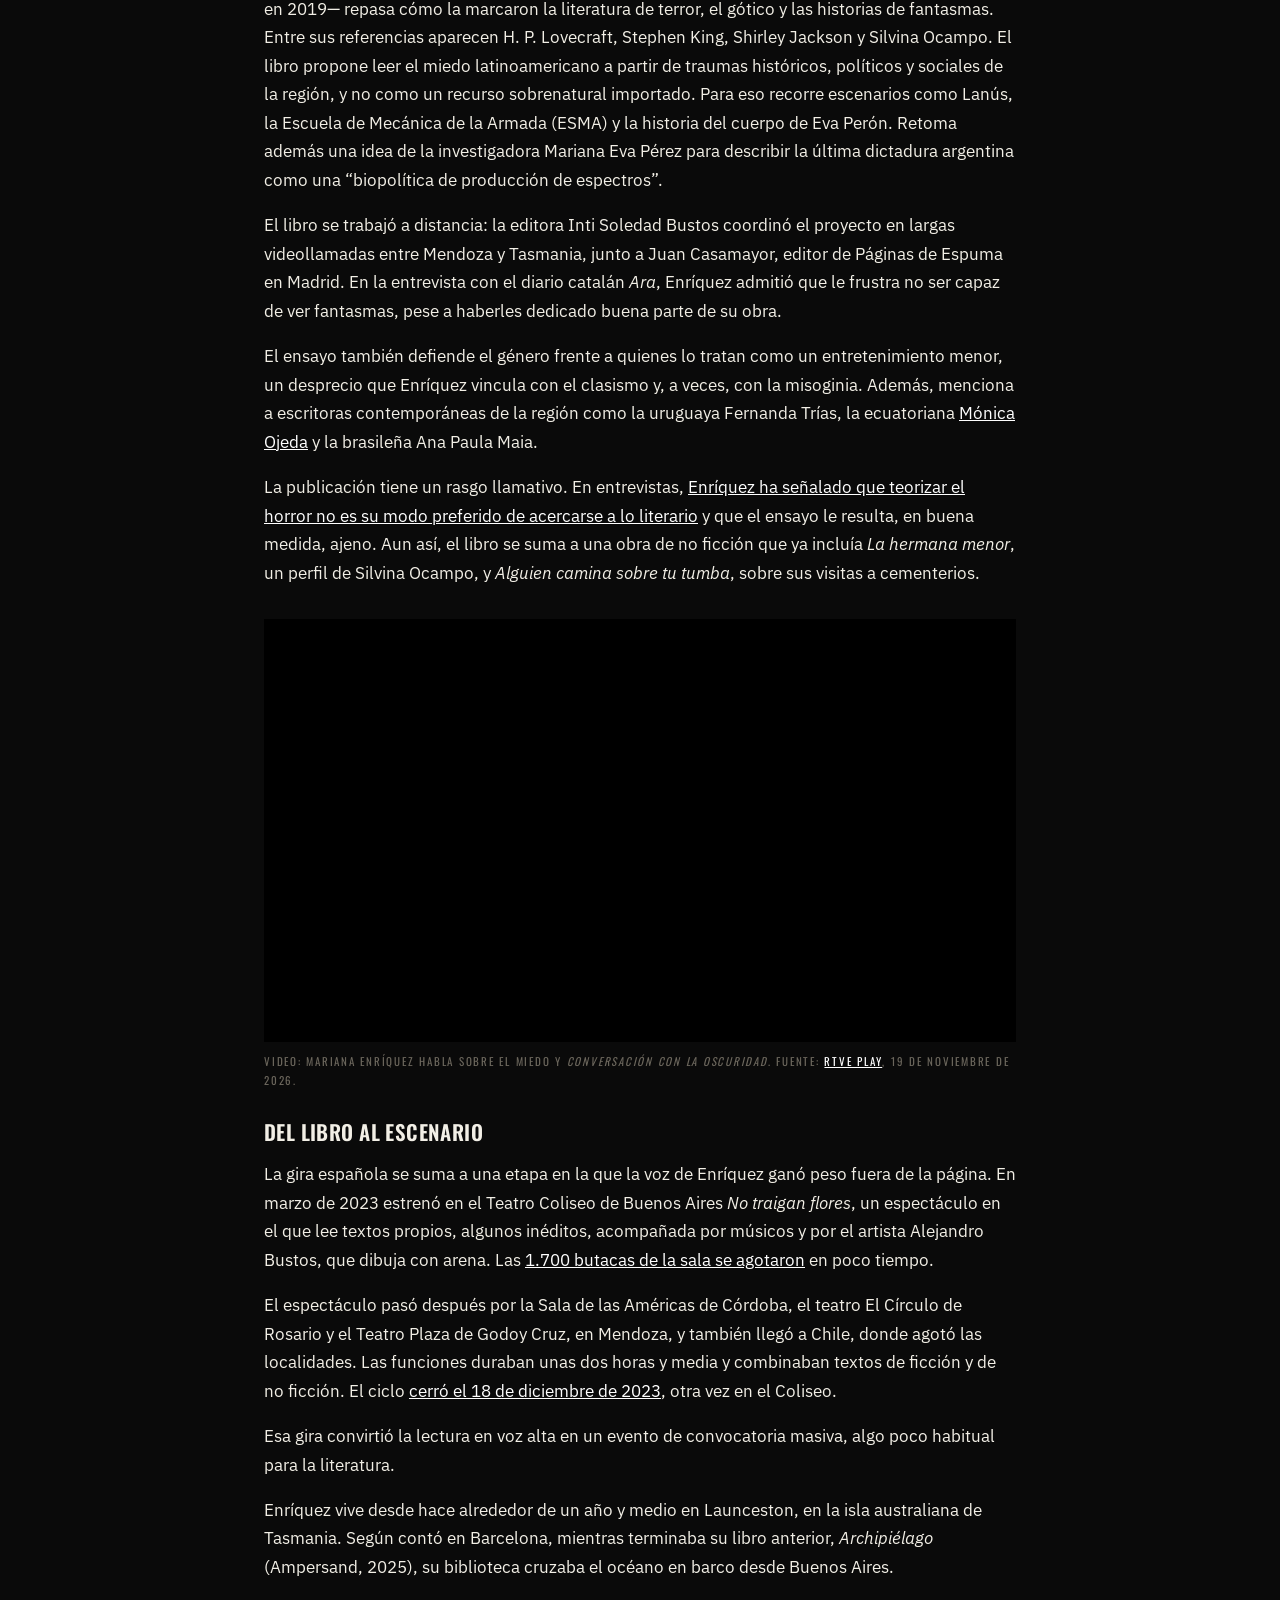
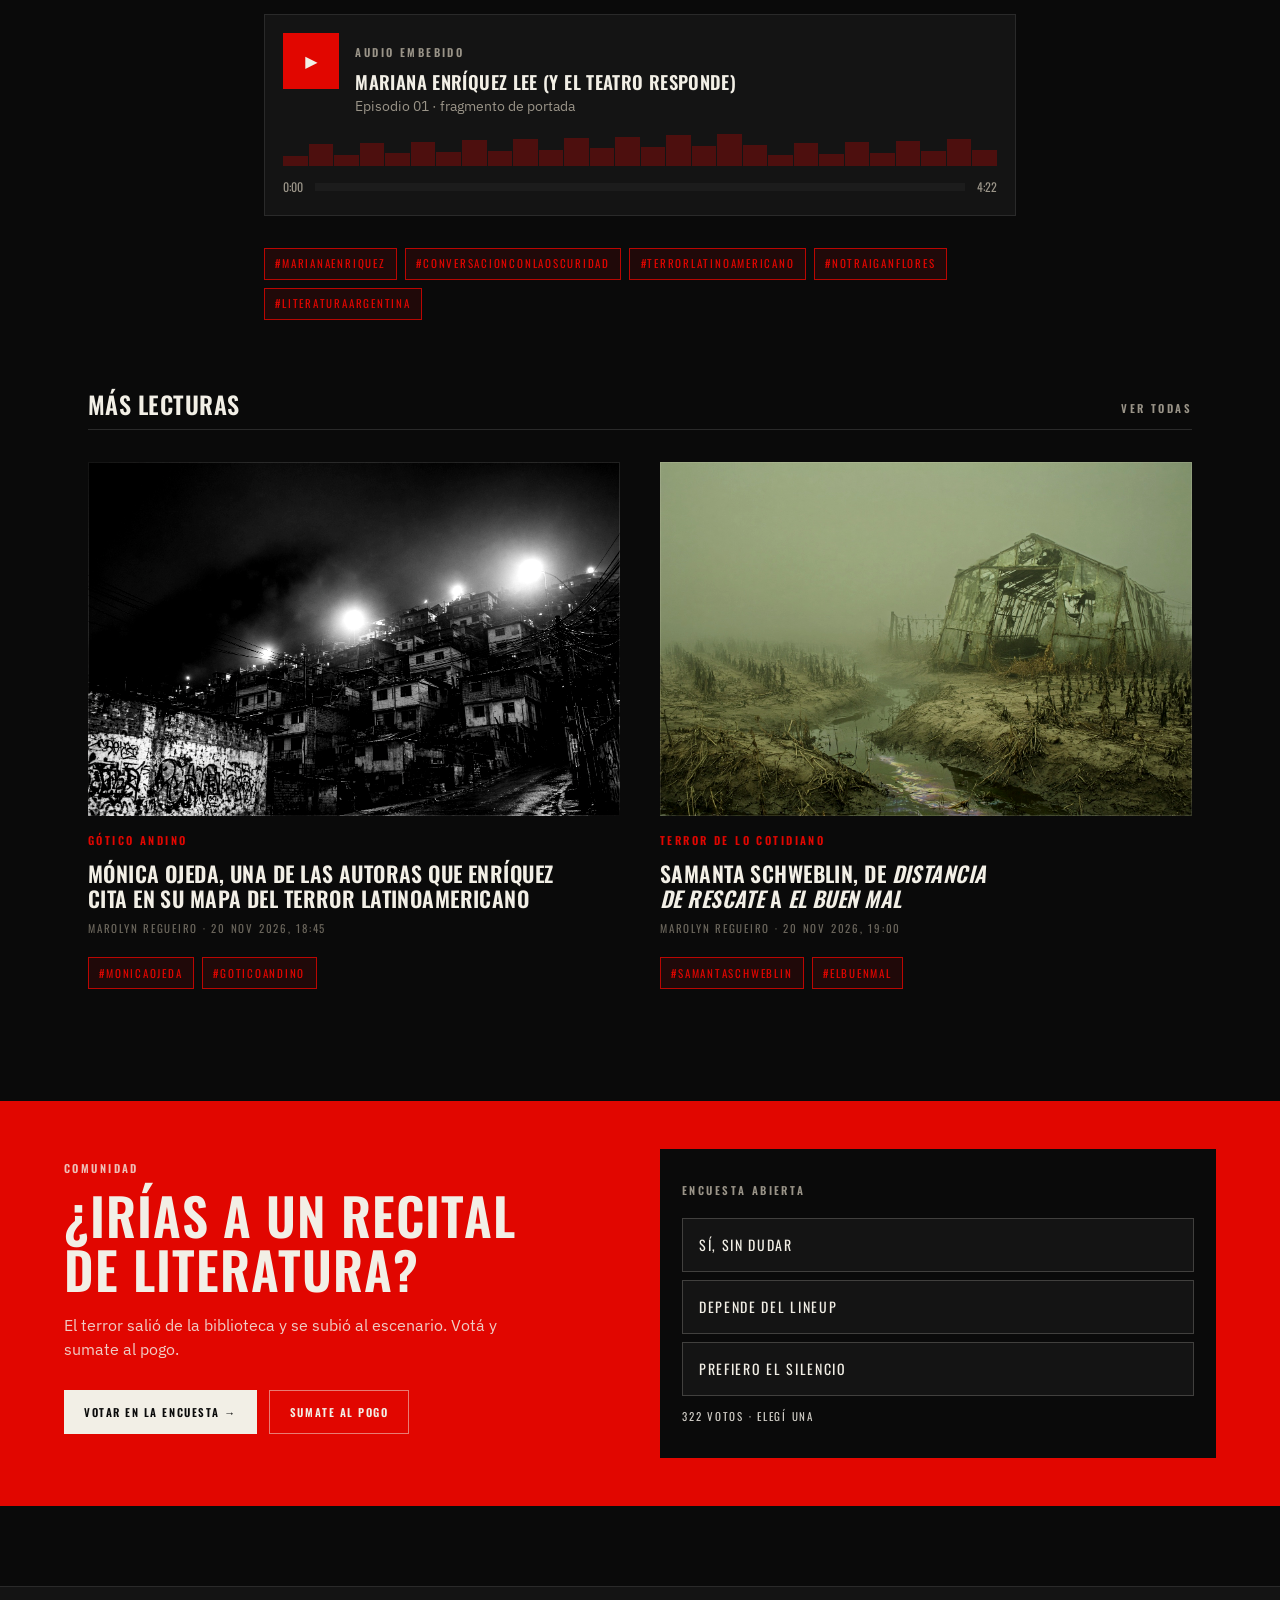
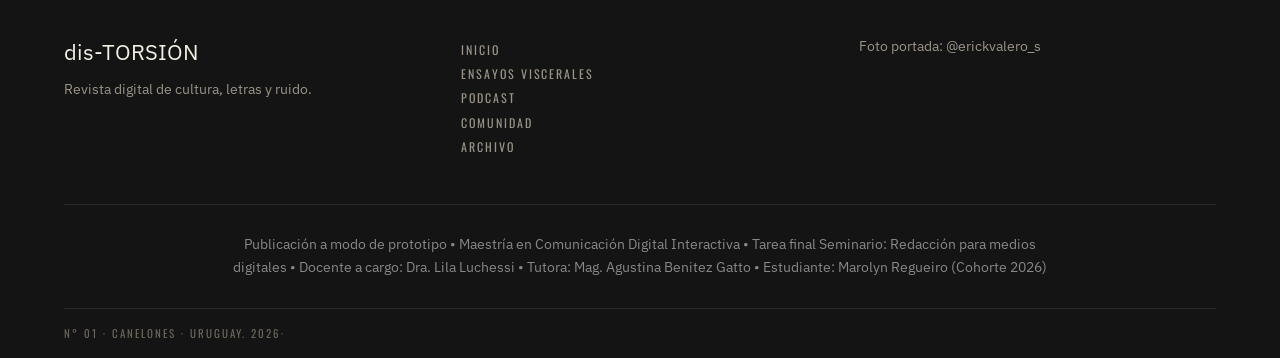
==== commit 0bf753a2: "Nota principal: video de RTVE embebido y fechas al 20 de noviembre - Video de RTVE Play embebido tra" ====
--- a/index.html
+++ b/index.html
@@ -43,23 +43,27 @@
     <article class="wrap" style="max-width:800px;margin-left:auto;margin-right:auto;padding-top:2.5rem;padding-bottom:3rem;">
       <p class="kicker">Portada · Número 01 · Literatura · Novedad editorial</p>
       <h1 class="display" style="font-size:1.35rem;margin:0.5rem 0 0;line-height:1.2;">Mariana Enríquez presenta en España su ensayo sobre el terror, tres años después de agotar el Teatro Coliseo</h1>
-      <p class="lead muted" style="margin-top:1rem;line-height:1.55;">La escritora argentina presentó esta semana en Barcelona y Zaragoza <em>Conversación con la oscuridad</em> (Páginas de Espuma), un libro sobre el miedo latinoamericano. Llega después de una gira teatral que llenó salas en Argentina y Chile.</p>
-      <p class="figcap" style="margin-top:1rem">Marolyn Regueiro · <time datetime="2026-10-28T18:30">28 de octubre de 2026, 18:30</time> · 3 min de lectura</p>
+      <p class="lead muted" style="margin-top:1rem;line-height:1.55;">La escritora argentina presentó a fines de octubre en Barcelona y Zaragoza <em>Conversación con la oscuridad</em> (Páginas de Espuma), un libro sobre el miedo latinoamericano. Llega después de una gira teatral que llenó salas en Argentina y Chile.</p>
+      <p class="figcap" style="margin-top:1rem">Marolyn Regueiro · <time datetime="2026-11-20T18:30">20 de noviembre de 2026, 18:30</time> · 3 min de lectura</p>
       <figure style="margin:2rem 0 0;">
         <img class="photo-frame" src="images/mariana-enriquez.jpg" alt="Mariana Enríquez" />
         <figcaption class="figcap">Foto: @erickvalero_s</figcaption>
       </figure>
 
       <div class="body" style="margin-top:2rem;line-height:1.7;font-size:1.05rem;">
-        <p>La escritora argentina Mariana Enríquez (Buenos Aires, 1973) presentó en España <a href="https://paginasdeespuma.com/libro/conversacion-con-la-oscuridad/" target="_blank" rel="noopener noreferrer" style="color:#ffffff;text-decoration:underline;"><em>Conversación con la oscuridad</em></a>, su nuevo ensayo, publicado por la editorial madrileña Páginas de Espuma en su colección Voces/Ensayo. El lunes 26 de octubre <a href="https://es.ara.cat/cultura/leer/frustra-no-capaz-ver-fantasmas_1_5891051.html" target="_blank" rel="noopener noreferrer" style="color:#ffffff;text-decoration:underline;">habló con la prensa en Barcelona</a> y el martes 27 lo presentó en Zaragoza, en la Fundación Caja Rural de Aragón, en diálogo con la escritora Patricia Esteban Erlés. Las citas llegaron pocas semanas después de la salida del libro y a pocos días de Halloween.</p>
+        <p>La escritora argentina Mariana Enríquez (Buenos Aires, 1973) presentó en España <a href="https://paginasdeespuma.com/libro/conversacion-con-la-oscuridad/" target="_blank" rel="noopener noreferrer" style="color:#ffffff;text-decoration:underline;"><em>Conversación con la oscuridad</em></a>, su nuevo ensayo, publicado por la editorial madrileña Páginas de Espuma en su colección Voces/Ensayo. El lunes 26 de octubre <a href="https://es.ara.cat/cultura/leer/frustra-no-capaz-ver-fantasmas_1_5891051.html" target="_blank" rel="noopener noreferrer" style="color:#ffffff;text-decoration:underline;">habló con la prensa en Barcelona</a> y el martes 27 lo presentó en Zaragoza, en la Fundación Caja Rural de Aragón, en diálogo con la escritora Patricia Esteban Erlés.</p>
         <p>En el volumen, la autora de <em>Nuestra parte de noche</em> —novela con la que ganó el Premio Herralde en 2019— repasa cómo la marcaron la literatura de terror, el gótico y las historias de fantasmas. Entre sus referencias aparecen H. P. Lovecraft, Stephen King, Shirley Jackson y Silvina Ocampo. El libro propone leer el miedo latinoamericano a partir de traumas históricos, políticos y sociales de la región, y no como un recurso sobrenatural importado. Para eso recorre escenarios como Lanús, la Escuela de Mecánica de la Armada (ESMA) y la historia del cuerpo de Eva Perón. Retoma además una idea de la investigadora Mariana Eva Pérez para describir la última dictadura argentina como una “biopolítica de producción de espectros”.</p>
         <p>El libro se trabajó a distancia: la editora Inti Soledad Bustos coordinó el proyecto en largas videollamadas entre Mendoza y Tasmania, junto a Juan Casamayor, editor de Páginas de Espuma en Madrid. En la entrevista con el diario catalán <em>Ara</em>, Enríquez admitió que le frustra no ser capaz de ver fantasmas, pese a haberles dedicado buena parte de su obra.</p>
         <p>El ensayo también defiende el género frente a quienes lo tratan como un entretenimiento menor, un desprecio que Enríquez vincula con el clasismo y, a veces, con la misoginia. Además, menciona a escritoras contemporáneas de la región como la uruguaya Fernanda Trías, la ecuatoriana <a href="articulos/monica-ojeda.html" style="color:#ffffff;text-decoration:underline;">Mónica Ojeda</a> y la brasileña Ana Paula Maia.</p>
         <p>La publicación tiene un rasgo llamativo. En entrevistas, <a href="https://www.youtube.com/watch?v=KkGRKOEiooc&amp;t=486s" target="_blank" rel="noopener noreferrer" style="color:#ffffff;text-decoration:underline;">Enríquez ha señalado que teorizar el horror no es su modo preferido de acercarse a lo literario</a> y que el ensayo le resulta, en buena medida, ajeno. Aun así, el libro se suma a una obra de no ficción que ya incluía <em>La hermana menor</em>, un perfil de Silvina Ocampo, y <em>Alguien camina sobre tu tumba</em>, sobre sus visitas a cementerios.</p>
+        <figure style="margin:2rem 0;">
+          <div style="position:relative;width:100%;aspect-ratio:16/9;background:#000;"><iframe style="position:absolute;inset:0;width:100%;height:100%;border:0;" src="https://www.rtve.es/drmn/embed/video/17321920" title="Mariana Enríquez y Conversación con la oscuridad, en RTVE Play" loading="lazy" allow="autoplay; fullscreen; encrypted-media; picture-in-picture" allowfullscreen referrerpolicy="strict-origin-when-cross-origin"></iframe></div>
+          <figcaption class="figcap" style="margin-top:0.6rem">Video: Mariana Enríquez habla sobre el miedo y <em>Conversación con la oscuridad</em>. Fuente: <a href="https://www.rtve.es/play/noticias/20261119/conversacion-oscuridad-mariana-enriquez-miedo/17321920.shtml" target="_blank" rel="noopener noreferrer" style="color:#ffffff;text-decoration:underline;">RTVE Play</a>, 19 de noviembre de 2026.</figcaption>
+        </figure>
         <h2 class="display" style="font-size:1.3rem;margin:2rem 0 0.5rem">Del libro al escenario</h2>
         <p>La gira española se suma a una etapa en la que la voz de Enríquez ganó peso fuera de la página. En marzo de 2023 estrenó en el Teatro Coliseo de Buenos Aires <em>No traigan flores</em>, un espectáculo en el que lee textos propios, algunos inéditos, acompañada por músicos y por el artista Alejandro Bustos, que dibuja con arena. Las <a href="https://www.tiempoar.com.ar/ta_article/mariana-enriquez-el-terror-es-un-genero-privilegiado-para-hablar-de-temas-politicos-y-sociales/" target="_blank" rel="noopener noreferrer" style="color:#ffffff;text-decoration:underline;">1.700 butacas de la sala se agotaron</a> en poco tiempo.</p>
         <p>El espectáculo pasó después por la Sala de las Américas de Córdoba, el teatro El Círculo de Rosario y el Teatro Plaza de Godoy Cruz, en Mendoza, y también llegó a Chile, donde agotó las localidades. Las funciones duraban unas dos horas y media y combinaban textos de ficción y de no ficción. El ciclo <a href="https://www.infobae.com/leamos/2023/12/21/como-hizo-mariana-enriquez-para-que-el-acontecimiento-literario-de-2023-no-fuera-un-libro-sino-una-gira-teatral/" target="_blank" rel="noopener noreferrer" style="color:#ffffff;text-decoration:underline;">cerró el 18 de diciembre de 2023</a>, otra vez en el Coliseo.</p>
-        <p>Esa gira convirtió la lectura en voz alta en un evento de convocatoria masiva, algo poco habitual para la literatura. No hay datos públicos que indiquen cuántos de esos espectadores leen después los libros.</p>
+        <p>Esa gira convirtió la lectura en voz alta en un evento de convocatoria masiva, algo poco habitual para la literatura.</p>
         <p>Enríquez vive desde hace alrededor de un año y medio en Launceston, en la isla australiana de Tasmania. Según contó en Barcelona, mientras terminaba su libro anterior, <em>Archipiélago</em> (Ampersand, 2025), su biblioteca cruzaba el océano en barco desde Buenos Aires.</p>
       </div>
 
@@ -99,14 +103,14 @@
           <a class="overflow" href="articulos/monica-ojeda.html"><img class="photo-frame thumb photo-urban" src="images/monica-ojeda.jpg" alt="Mónica Ojeda" /></a>
           <p class="kicker" style="margin-top:1rem;">Gótico andino</p>
           <h3 class="display"><a href="articulos/monica-ojeda.html">Mónica Ojeda, una de las autoras que Enríquez cita en su mapa del terror latinoamericano</a></h3>
-          <p class="figcap" style="margin-top:0.5rem">Marolyn Regueiro · <time datetime="2026-10-28T18:45">28 oct 2026, 18:45</time></p>
+          <p class="figcap" style="margin-top:0.5rem">Marolyn Regueiro · <time datetime="2026-11-20T18:45">20 nov 2026, 18:45</time></p>
           <div class="tags"><a class="tag" href="archivo.html?q=MonicaOjeda">#MonicaOjeda</a><a class="tag" href="archivo.html?q=GoticoAndino">#GoticoAndino</a></div>
         </article>
         <article class="card">
           <a class="overflow" href="articulos/samanta-schweblin.html"><img class="photo-frame thumb photo-toxic" src="images/samanta-schweblin.jpg" alt="Samanta Schweblin" /></a>
           <p class="kicker" style="margin-top:1rem;">Terror de lo cotidiano</p>
           <h3 class="display"><a href="articulos/samanta-schweblin.html">Samanta Schweblin, de <em>Distancia de rescate</em> a <em>El buen mal</em></a></h3>
-          <p class="figcap" style="margin-top:0.5rem">Marolyn Regueiro · <time datetime="2026-10-28T19:00">28 oct 2026, 19:00</time></p>
+          <p class="figcap" style="margin-top:0.5rem">Marolyn Regueiro · <time datetime="2026-11-20T19:00">20 nov 2026, 19:00</time></p>
           <div class="tags"><a class="tag" href="archivo.html?q=SamantaSchweblin">#SamantaSchweblin</a><a class="tag" href="archivo.html?q=ElBuenMal">#ElBuenMal</a></div>
         </article>
       </div>
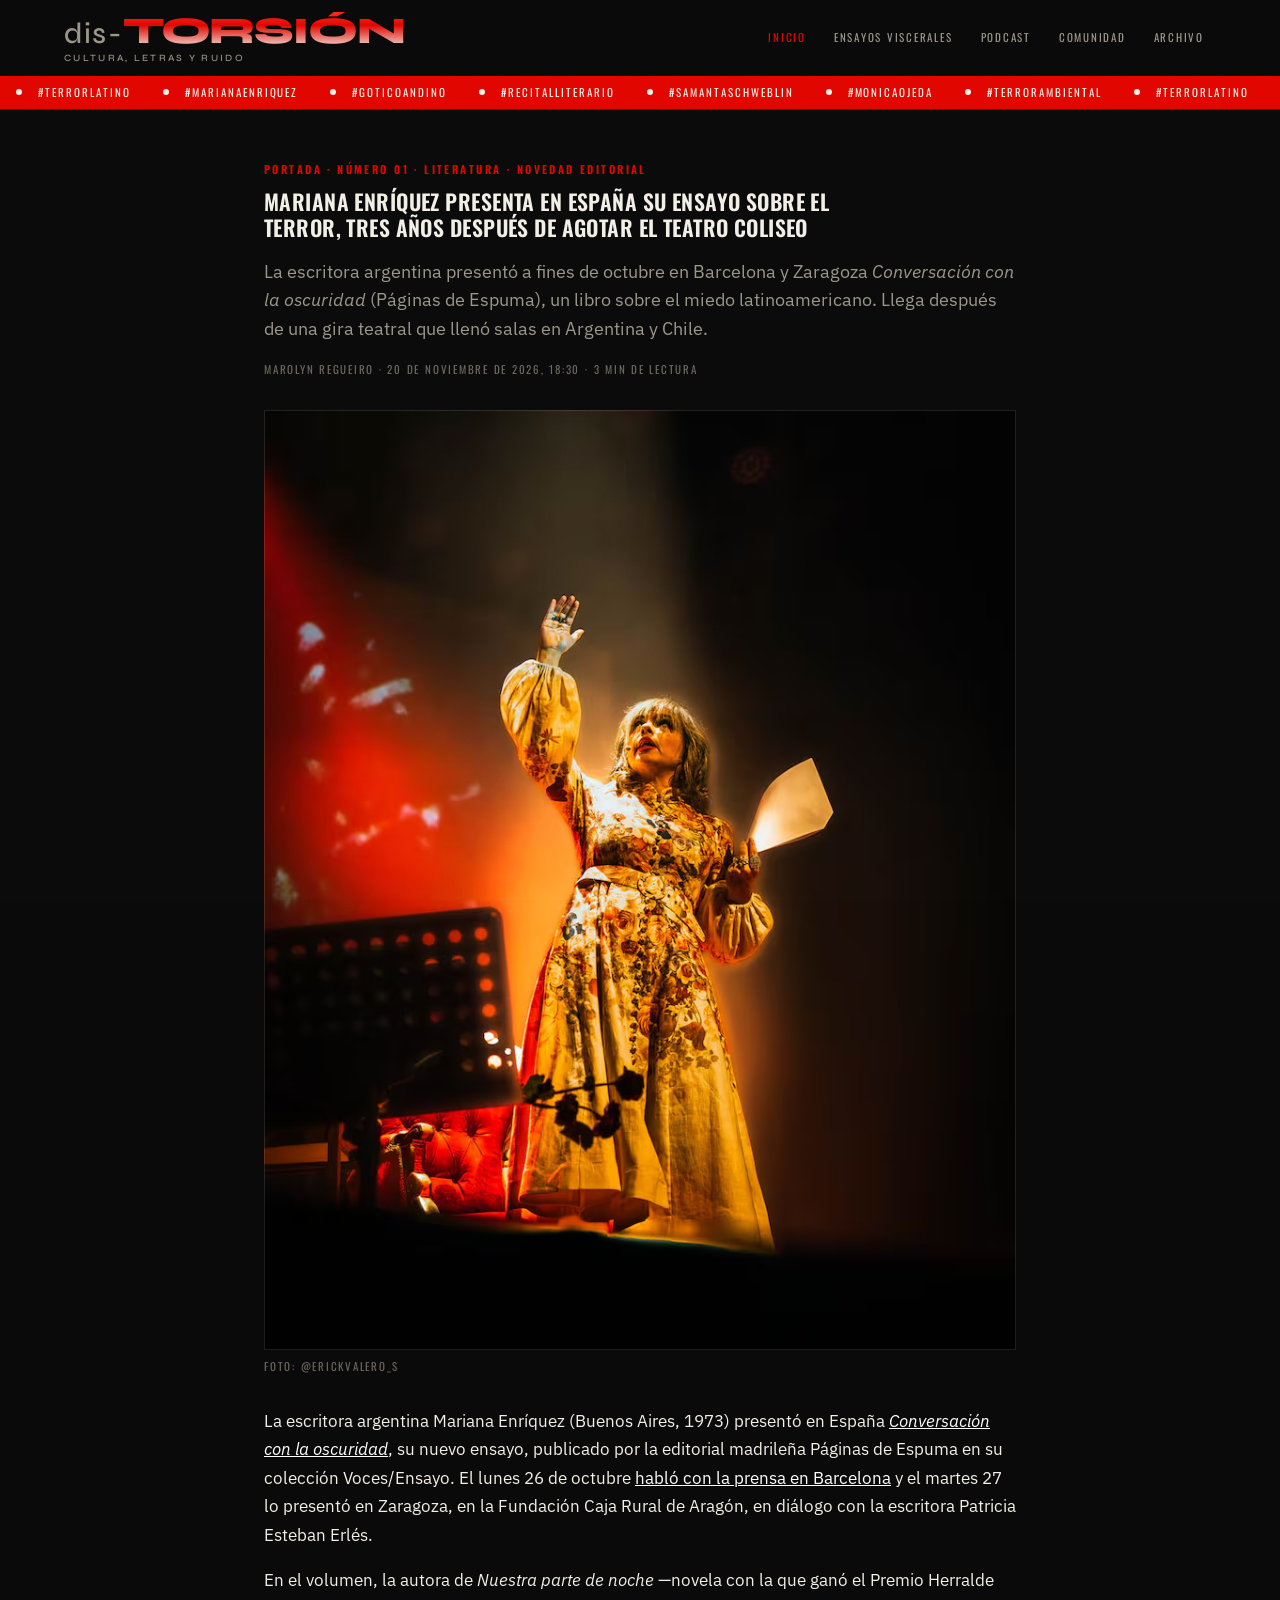
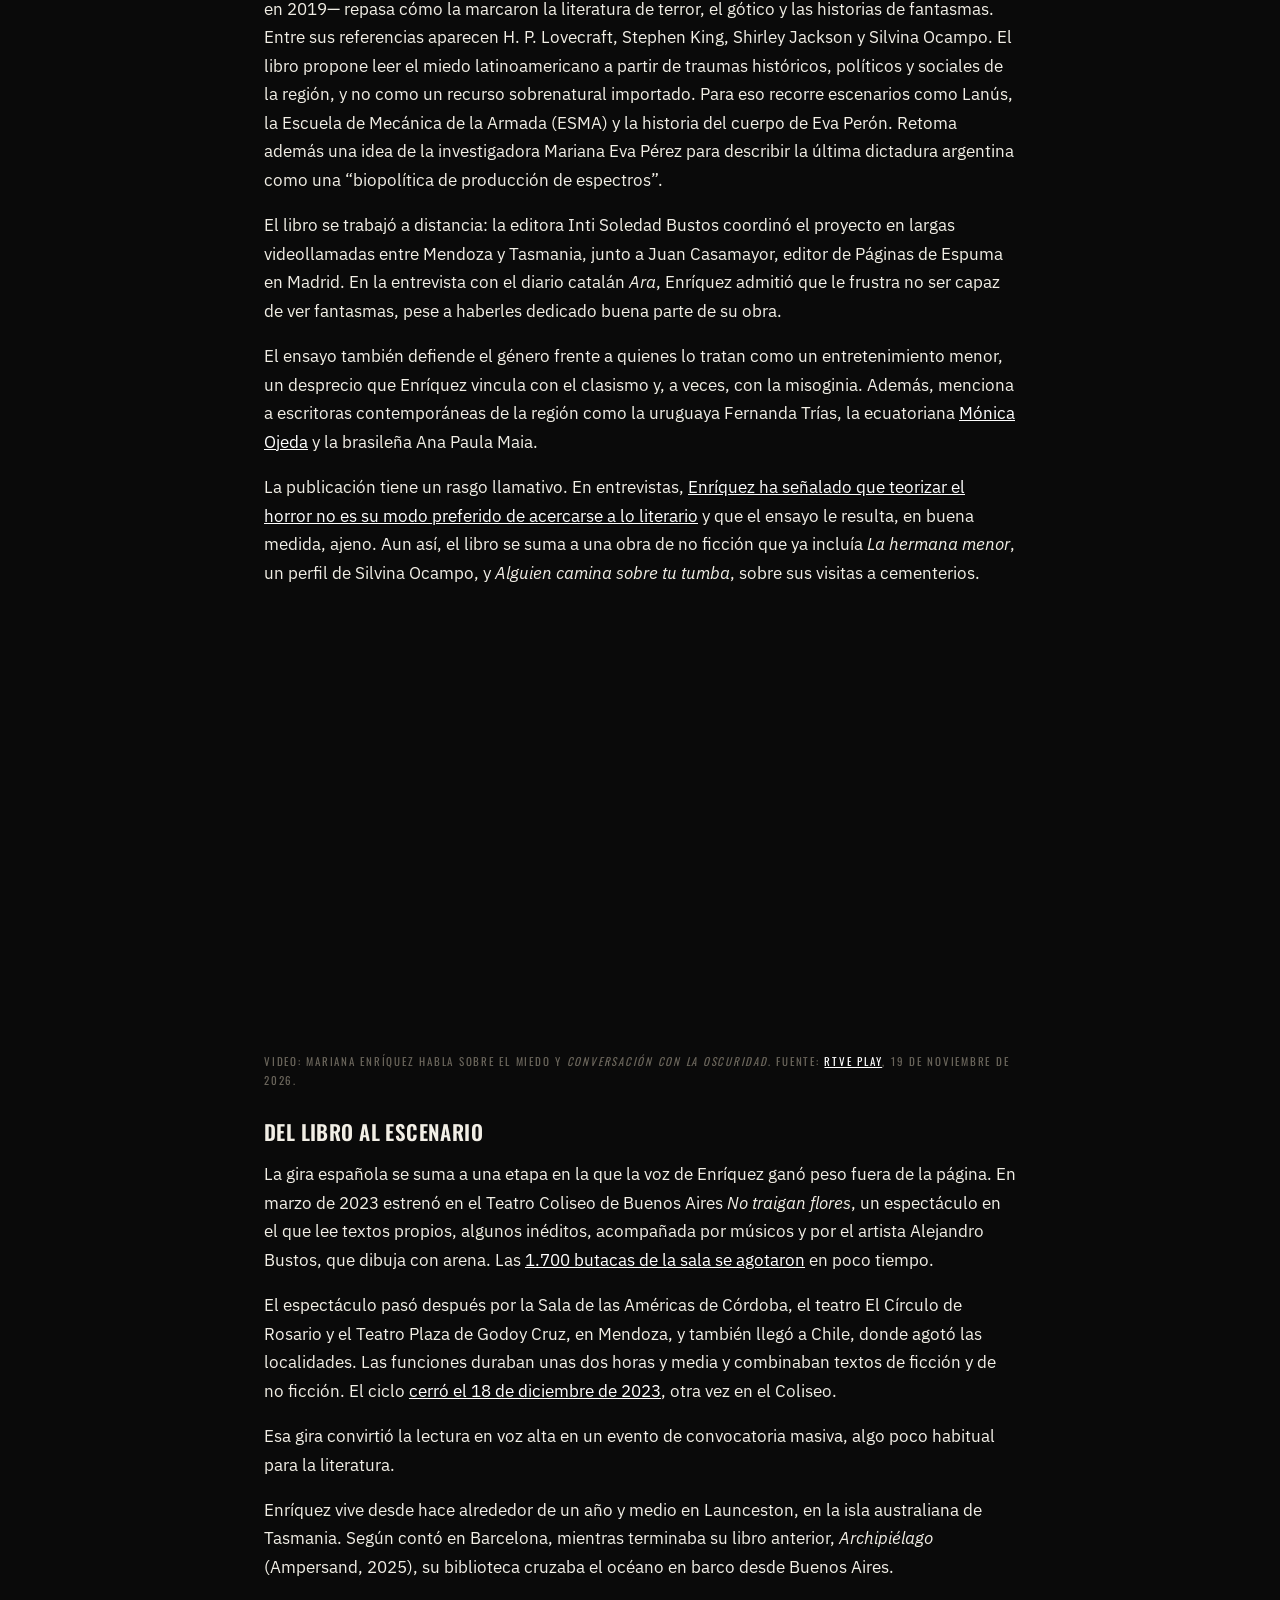
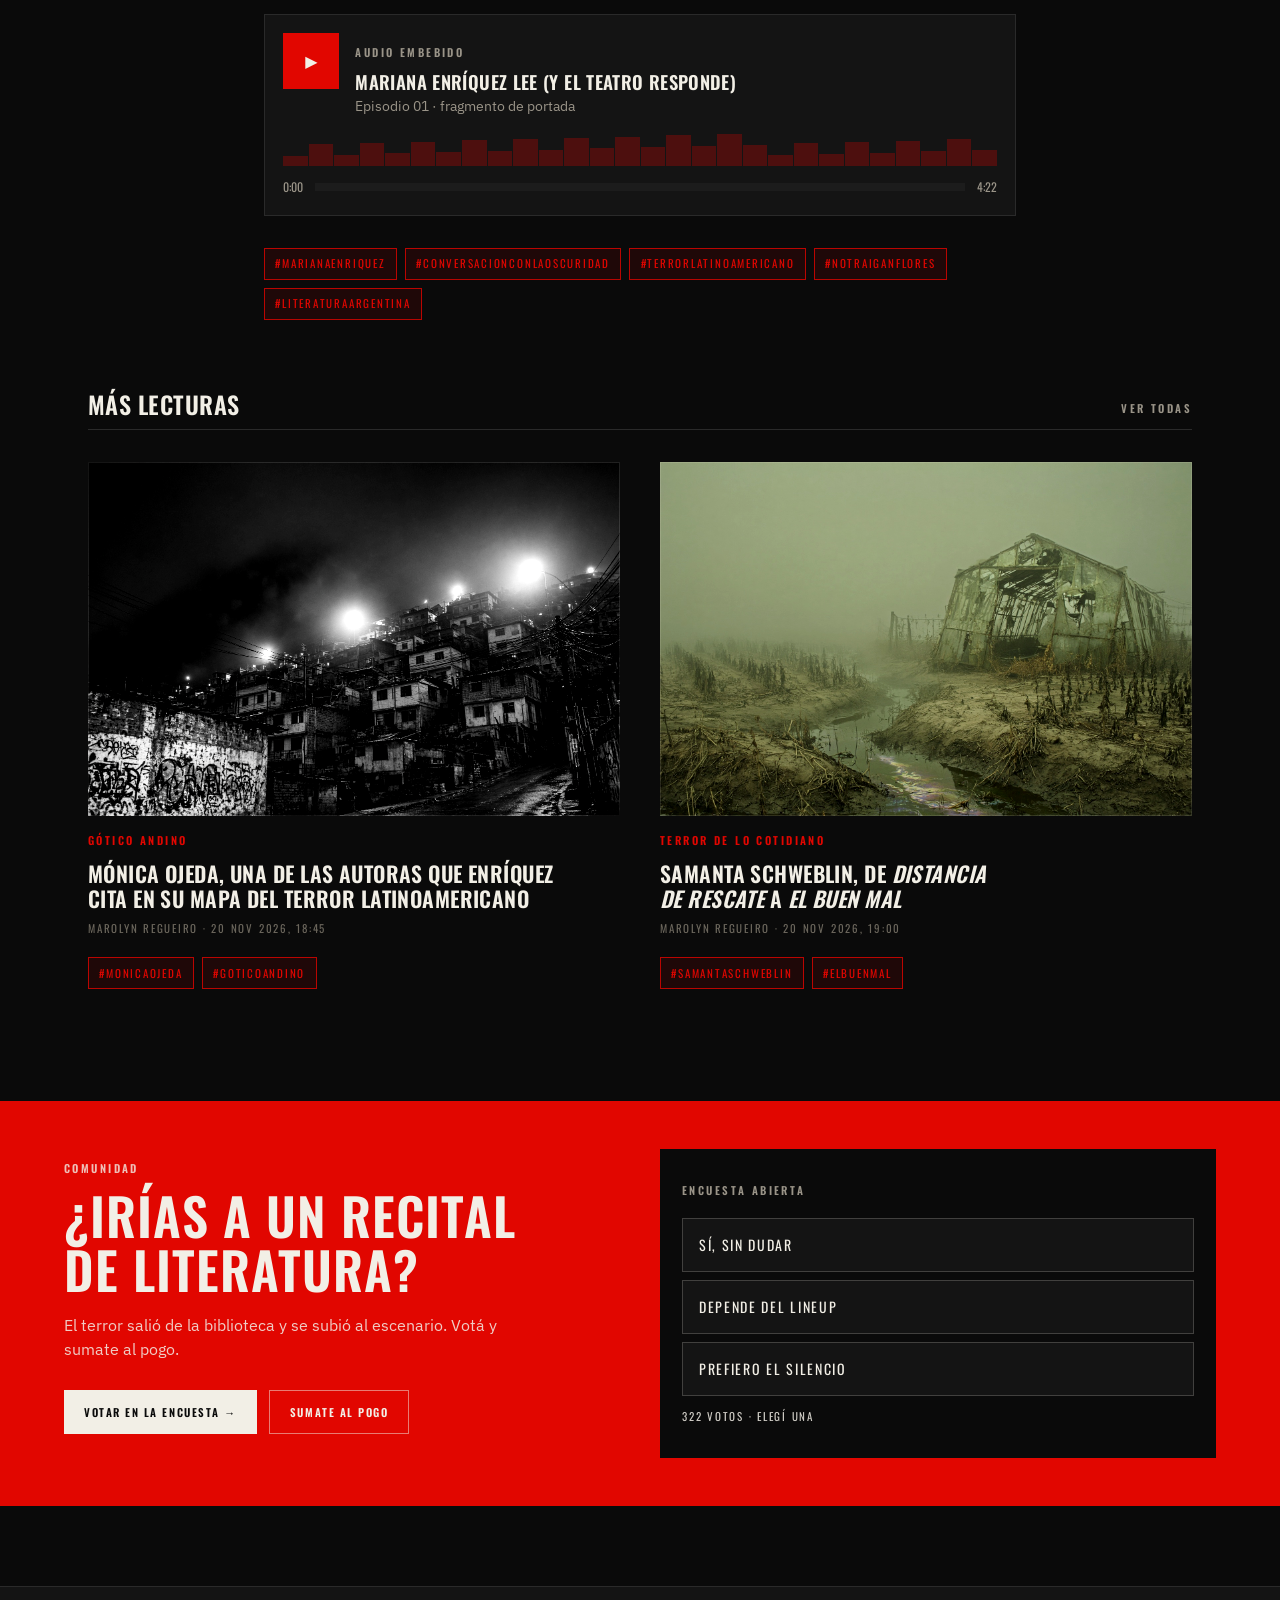
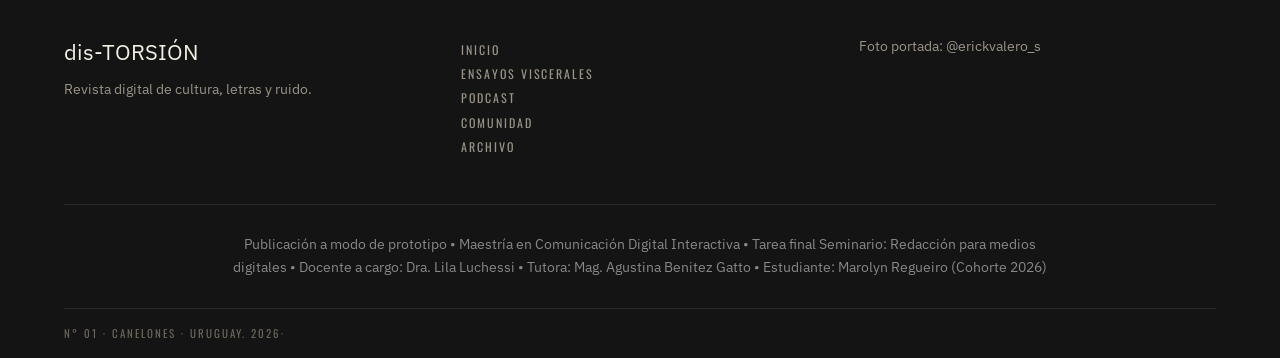
==== commit a027d295: "Video: código de inserción oficial de RTVE Co-Authored-By: Claude Opus 5.5 <noreply@anthropic.com> C" ====
--- a/index.html
+++ b/index.html
@@ -57,7 +57,14 @@
         <p>El ensayo también defiende el género frente a quienes lo tratan como un entretenimiento menor, un desprecio que Enríquez vincula con el clasismo y, a veces, con la misoginia. Además, menciona a escritoras contemporáneas de la región como la uruguaya Fernanda Trías, la ecuatoriana <a href="articulos/monica-ojeda.html" style="color:#ffffff;text-decoration:underline;">Mónica Ojeda</a> y la brasileña Ana Paula Maia.</p>
         <p>La publicación tiene un rasgo llamativo. En entrevistas, <a href="https://www.youtube.com/watch?v=KkGRKOEiooc&amp;t=486s" target="_blank" rel="noopener noreferrer" style="color:#ffffff;text-decoration:underline;">Enríquez ha señalado que teorizar el horror no es su modo preferido de acercarse a lo literario</a> y que el ensayo le resulta, en buena medida, ajeno. Aun así, el libro se suma a una obra de no ficción que ya incluía <em>La hermana menor</em>, un perfil de Silvina Ocampo, y <em>Alguien camina sobre tu tumba</em>, sobre sus visitas a cementerios.</p>
         <figure style="margin:2rem 0;">
-          <div style="position:relative;width:100%;aspect-ratio:16/9;background:#000;"><iframe style="position:absolute;inset:0;width:100%;height:100%;border:0;" src="https://www.rtve.es/drmn/embed/video/17321920" title="Mariana Enríquez y Conversación con la oscuridad, en RTVE Play" loading="lazy" allow="autoplay; fullscreen; encrypted-media; picture-in-picture" allowfullscreen referrerpolicy="strict-origin-when-cross-origin"></iframe></div>
+          <div class="rtve_embed-video" data-f="f16x9">
+            <style>
+              [class*="rtve_embed"]{display:block;margin:0;padding:0;width:100%;height:100%;box-sizing:border-box;}
+              [class*="rtve_embed"] iframe {display:block;border:0;outline:0;width:100%;min-height:320px;}
+              [data-f="f16x9"] iframe {aspect-ratio:16/9;}
+            </style>
+            <iframe src="https://secure-embed.rtve.es/drmn/embed/video/17321863/" title="Mariana Enríquez y Conversación con la oscuridad, en RTVE Play" allow="encrypted-media; fullscreen" allowfullscreen></iframe>
+          </div>
           <figcaption class="figcap" style="margin-top:0.6rem">Video: Mariana Enríquez habla sobre el miedo y <em>Conversación con la oscuridad</em>. Fuente: <a href="https://www.rtve.es/play/noticias/20261119/conversacion-oscuridad-mariana-enriquez-miedo/17321920.shtml" target="_blank" rel="noopener noreferrer" style="color:#ffffff;text-decoration:underline;">RTVE Play</a>, 19 de noviembre de 2026.</figcaption>
         </figure>
         <h2 class="display" style="font-size:1.3rem;margin:2rem 0 0.5rem">Del libro al escenario</h2>
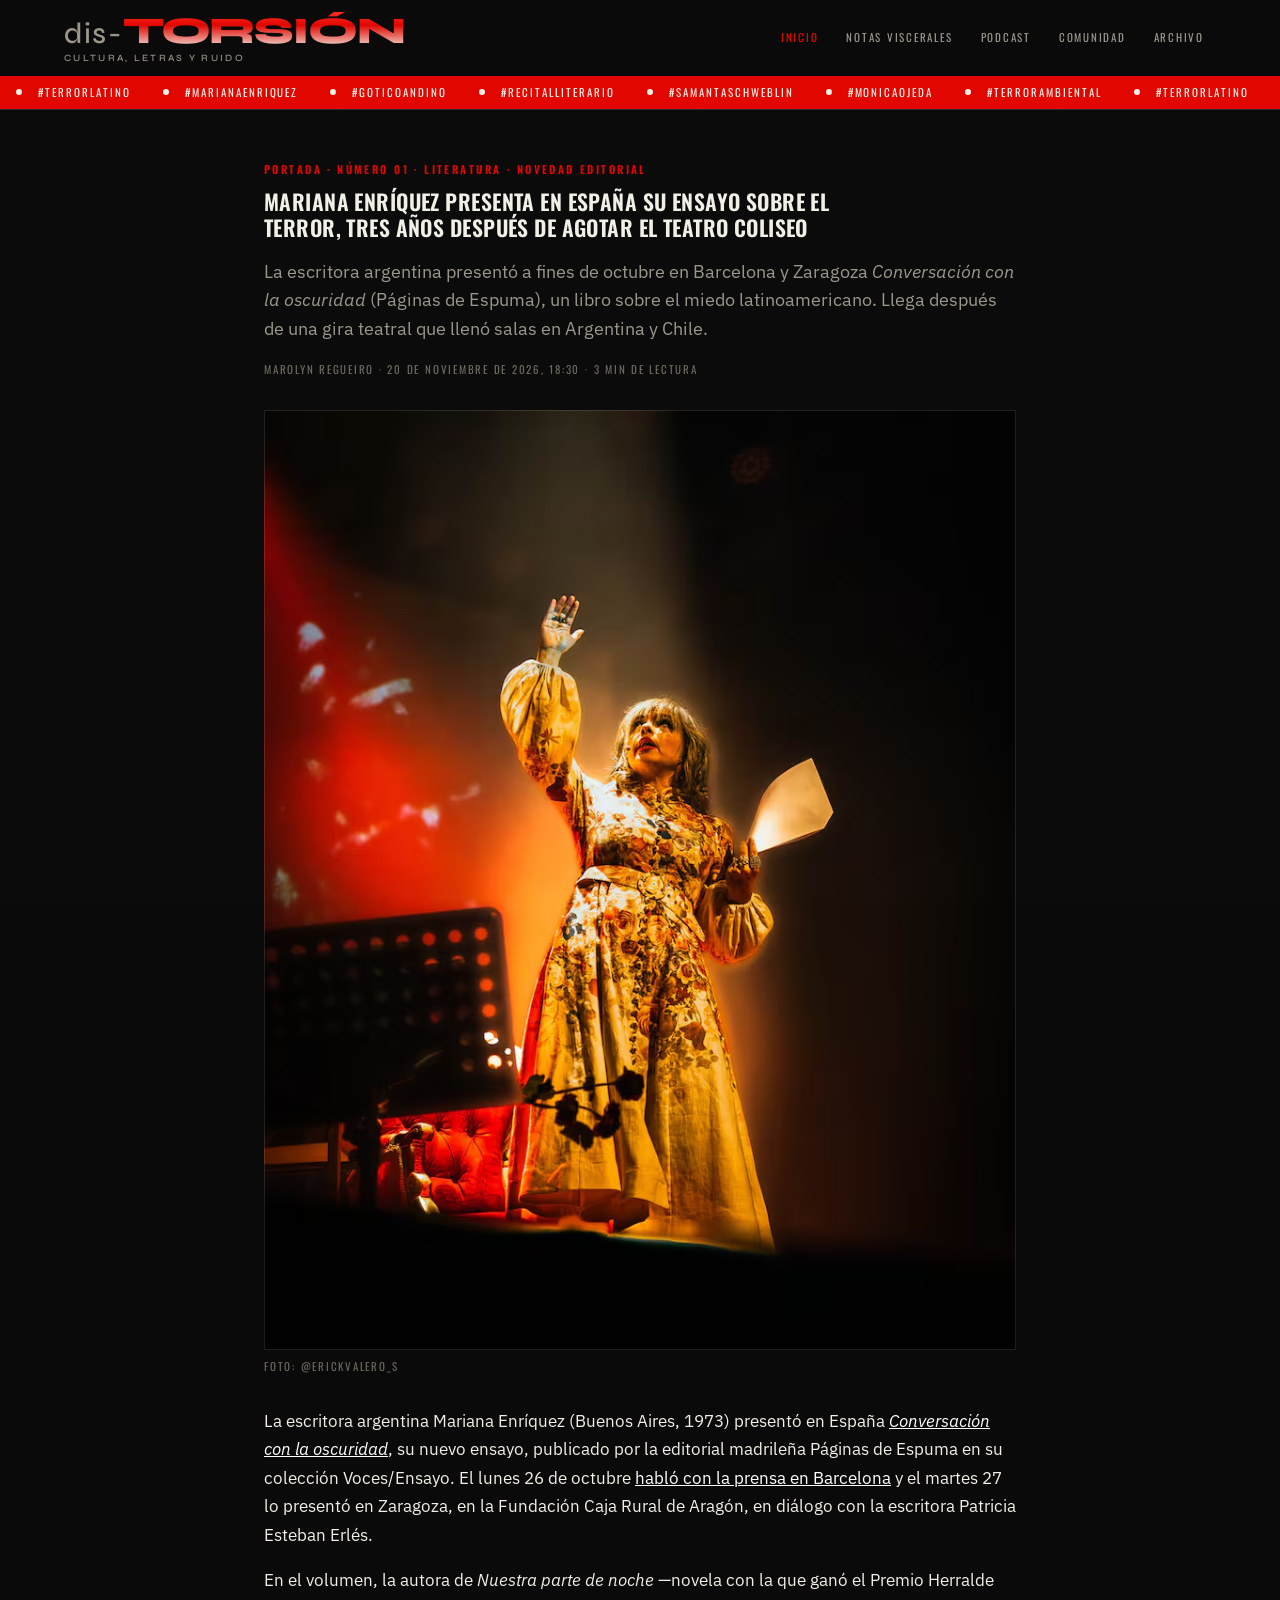
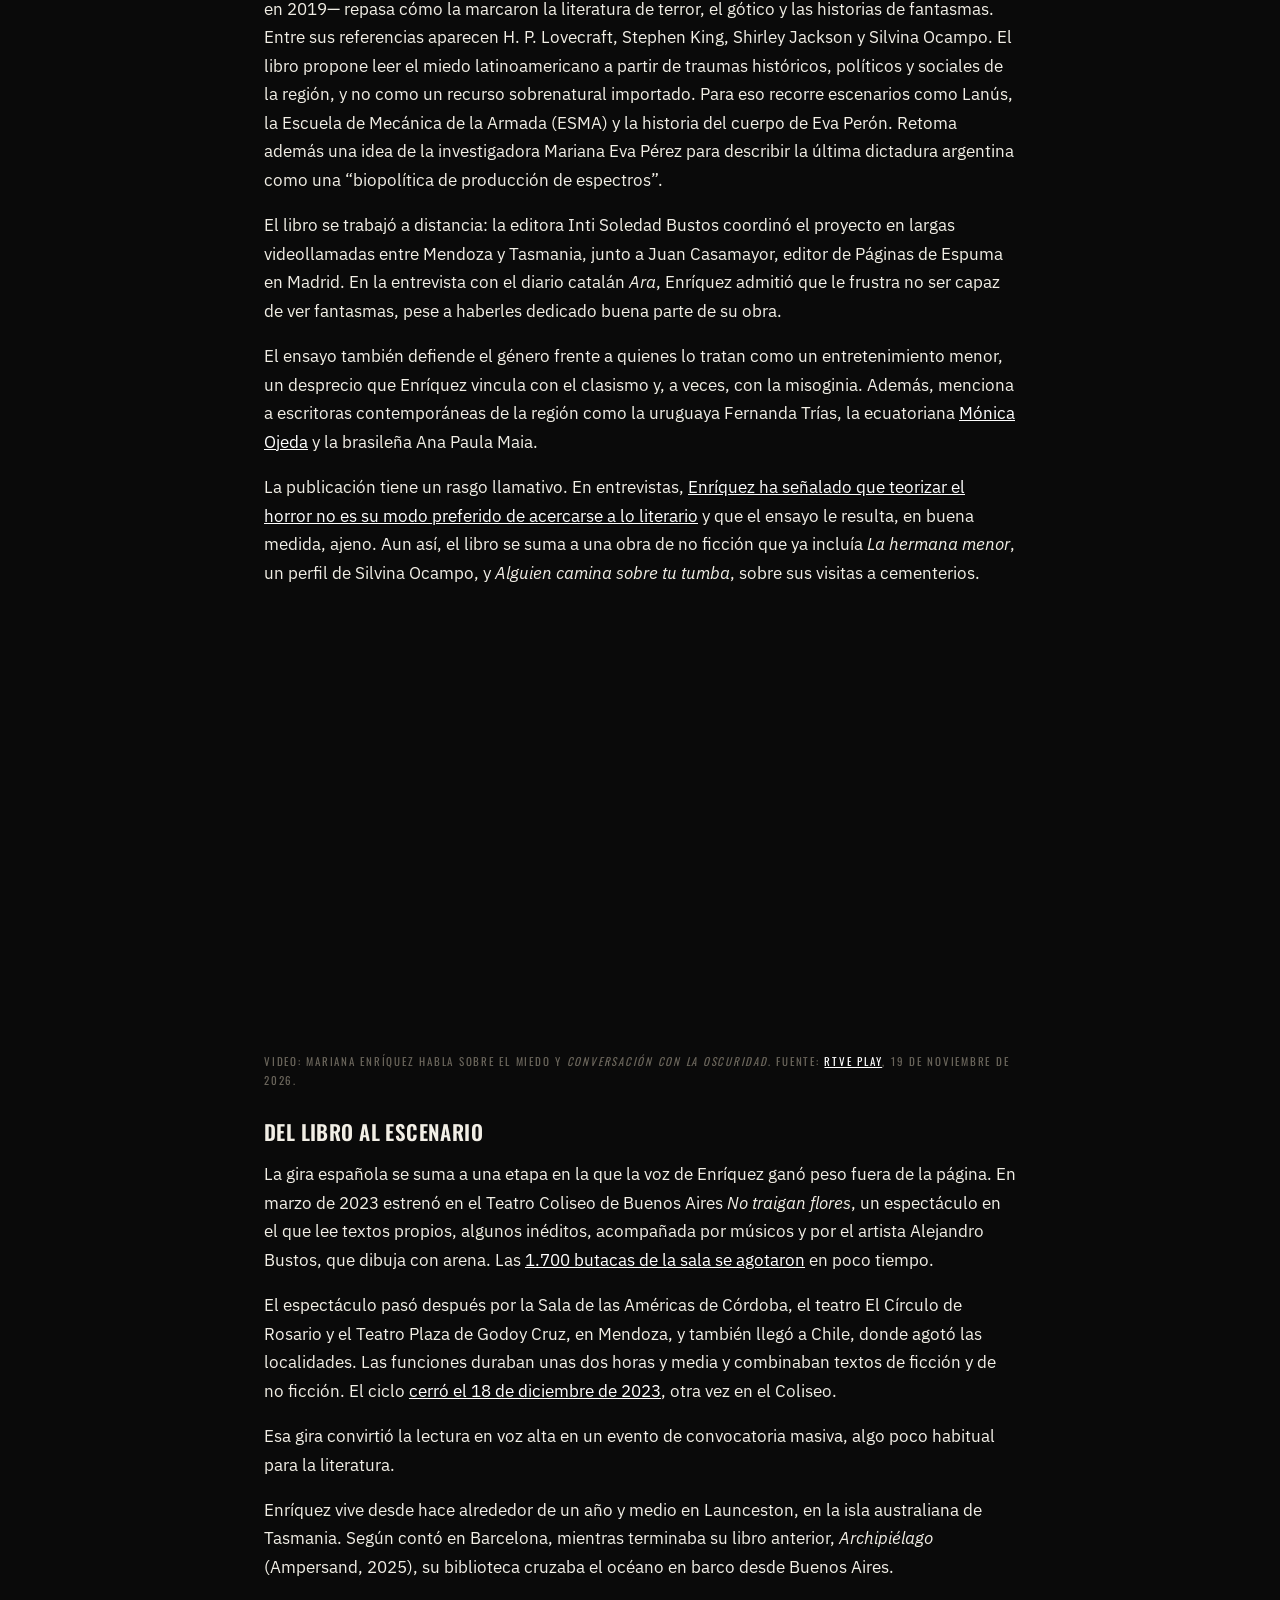
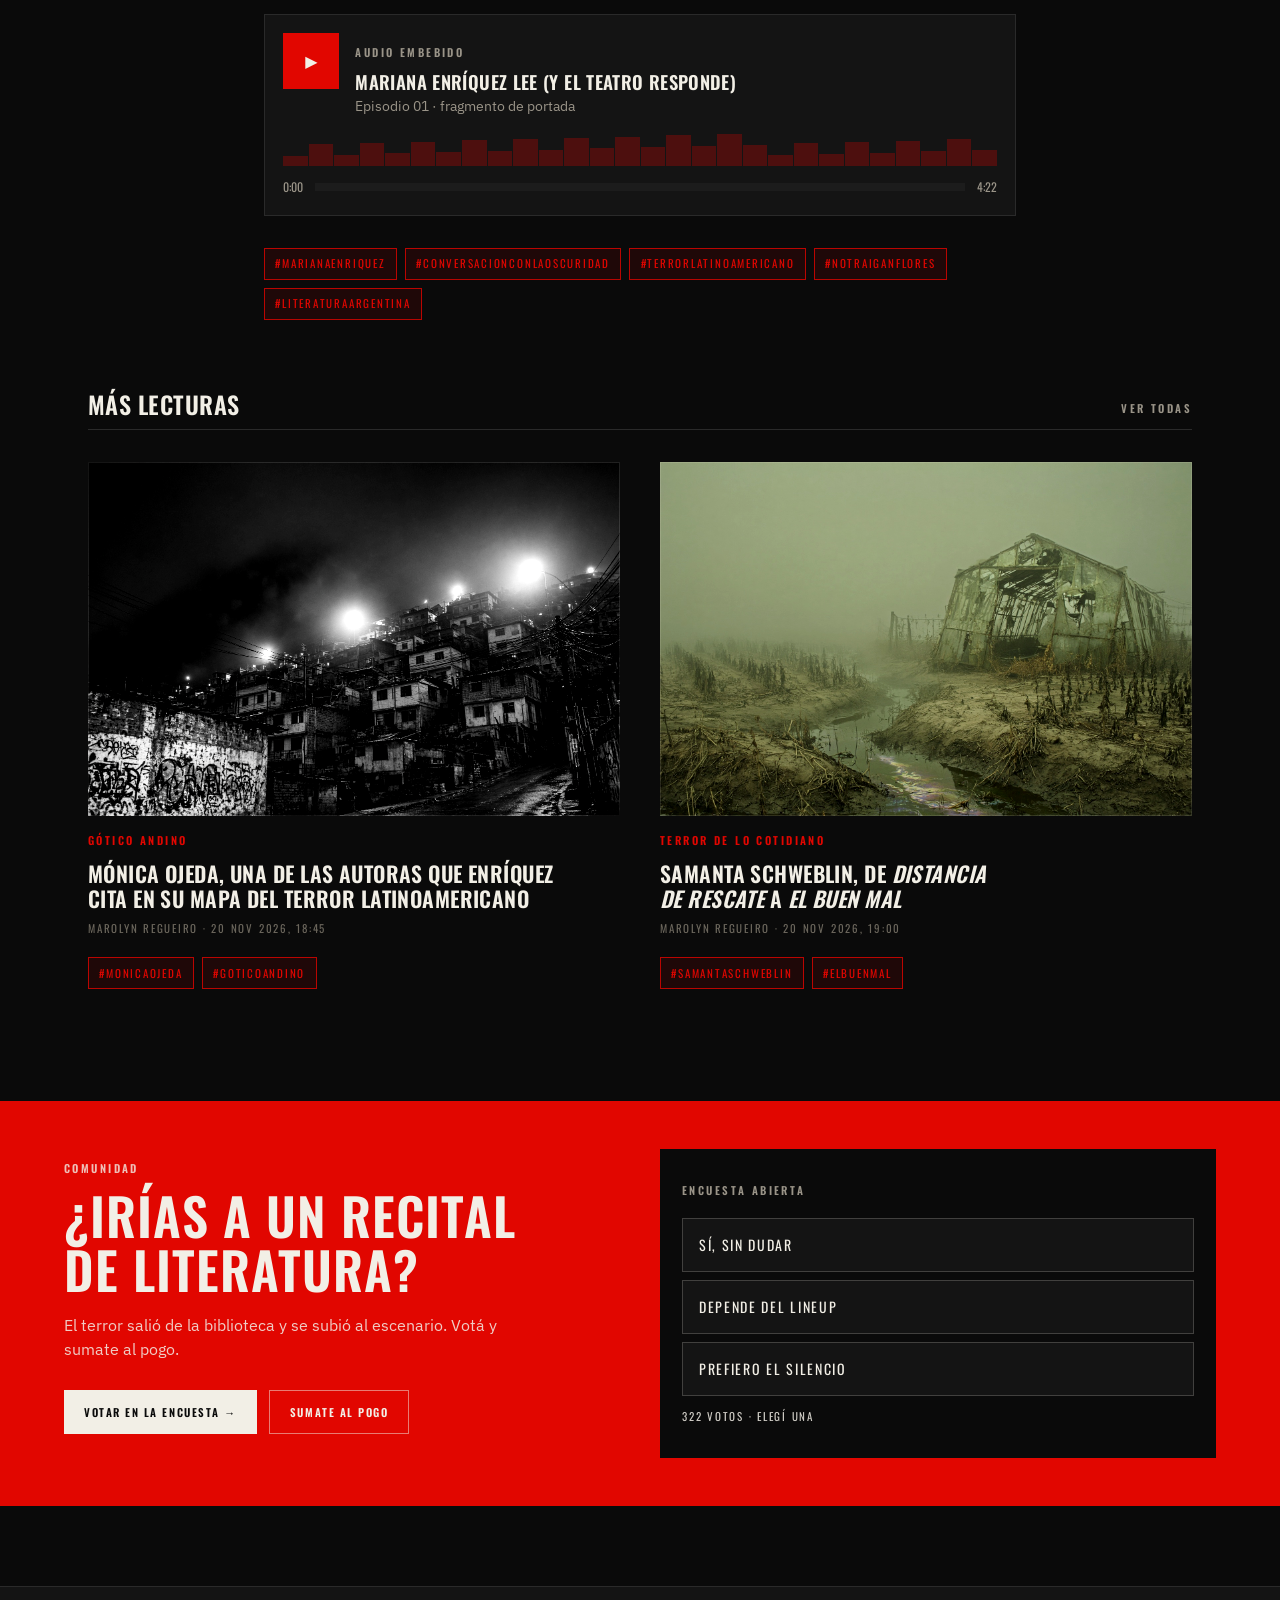
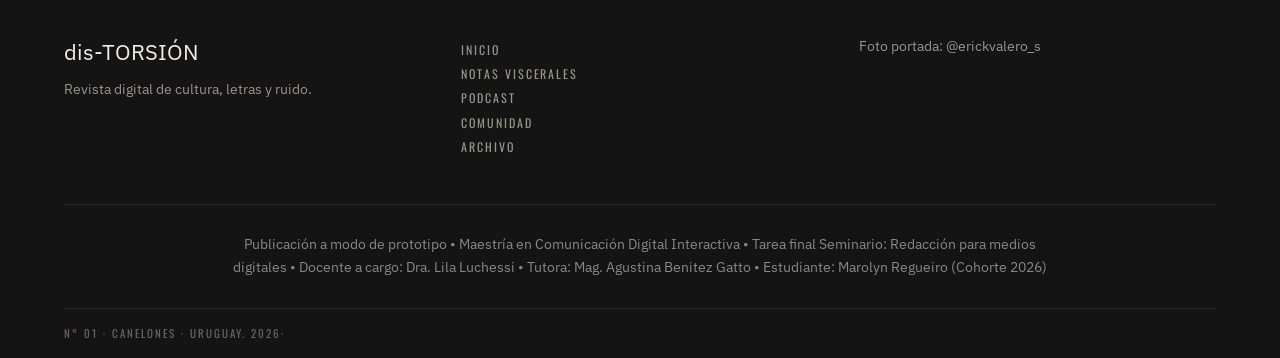
==== commit 3081da5e: "Sección "Notas viscerales" y títulos de las notas al mismo tamaño Co-Authored-By: Claude Opus 5.5 <n" ====
--- a/index.html
+++ b/index.html
@@ -17,7 +17,7 @@
       </a>
       <nav class="desktop" aria-label="Principal">
         <a class="active" href="index.html">Inicio</a>
-        <a href="ensayos.html">Ensayos viscerales</a>
+        <a href="ensayos.html">Notas viscerales</a>
         <a href="podcast.html">Podcast</a>
         <a href="comunidad.html">Comunidad</a>
         <a href="archivo.html">Archivo</a>
@@ -33,7 +33,7 @@
     </div>
     <nav style="margin-top:2.5rem;display:flex;flex-direction:column;gap:0.35rem">
       <a class="active" href="index.html">Inicio</a>
-      <a href="ensayos.html">Ensayos viscerales</a>
+      <a href="ensayos.html">Notas viscerales</a>
       <a href="podcast.html">Podcast</a>
       <a href="comunidad.html">Comunidad</a>
       <a href="archivo.html">Archivo</a>
@@ -152,7 +152,7 @@
       </div>
       <nav aria-label="Pie">
         <a href="index.html">Inicio</a>
-        <a href="ensayos.html">Ensayos viscerales</a>
+        <a href="ensayos.html">Notas viscerales</a>
         <a href="podcast.html">Podcast</a>
         <a href="comunidad.html">Comunidad</a>
         <a href="archivo.html">Archivo</a>
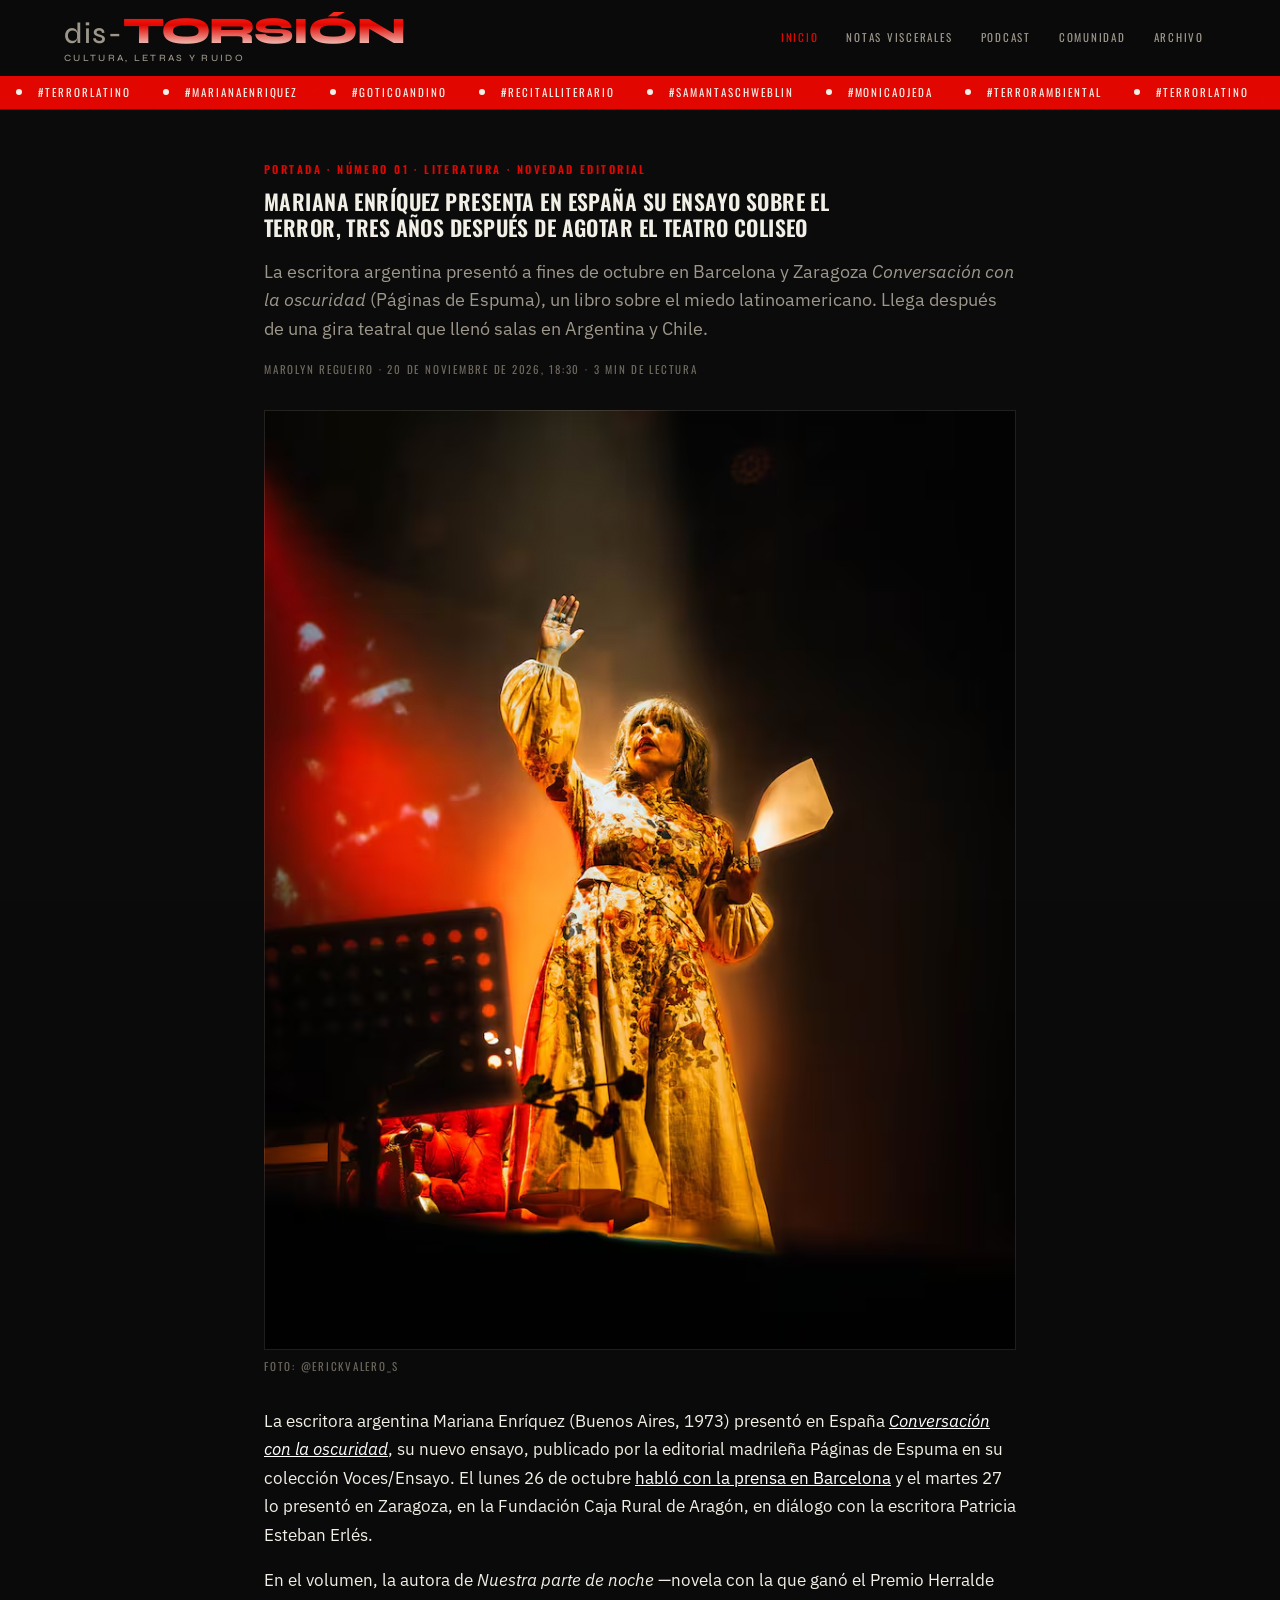
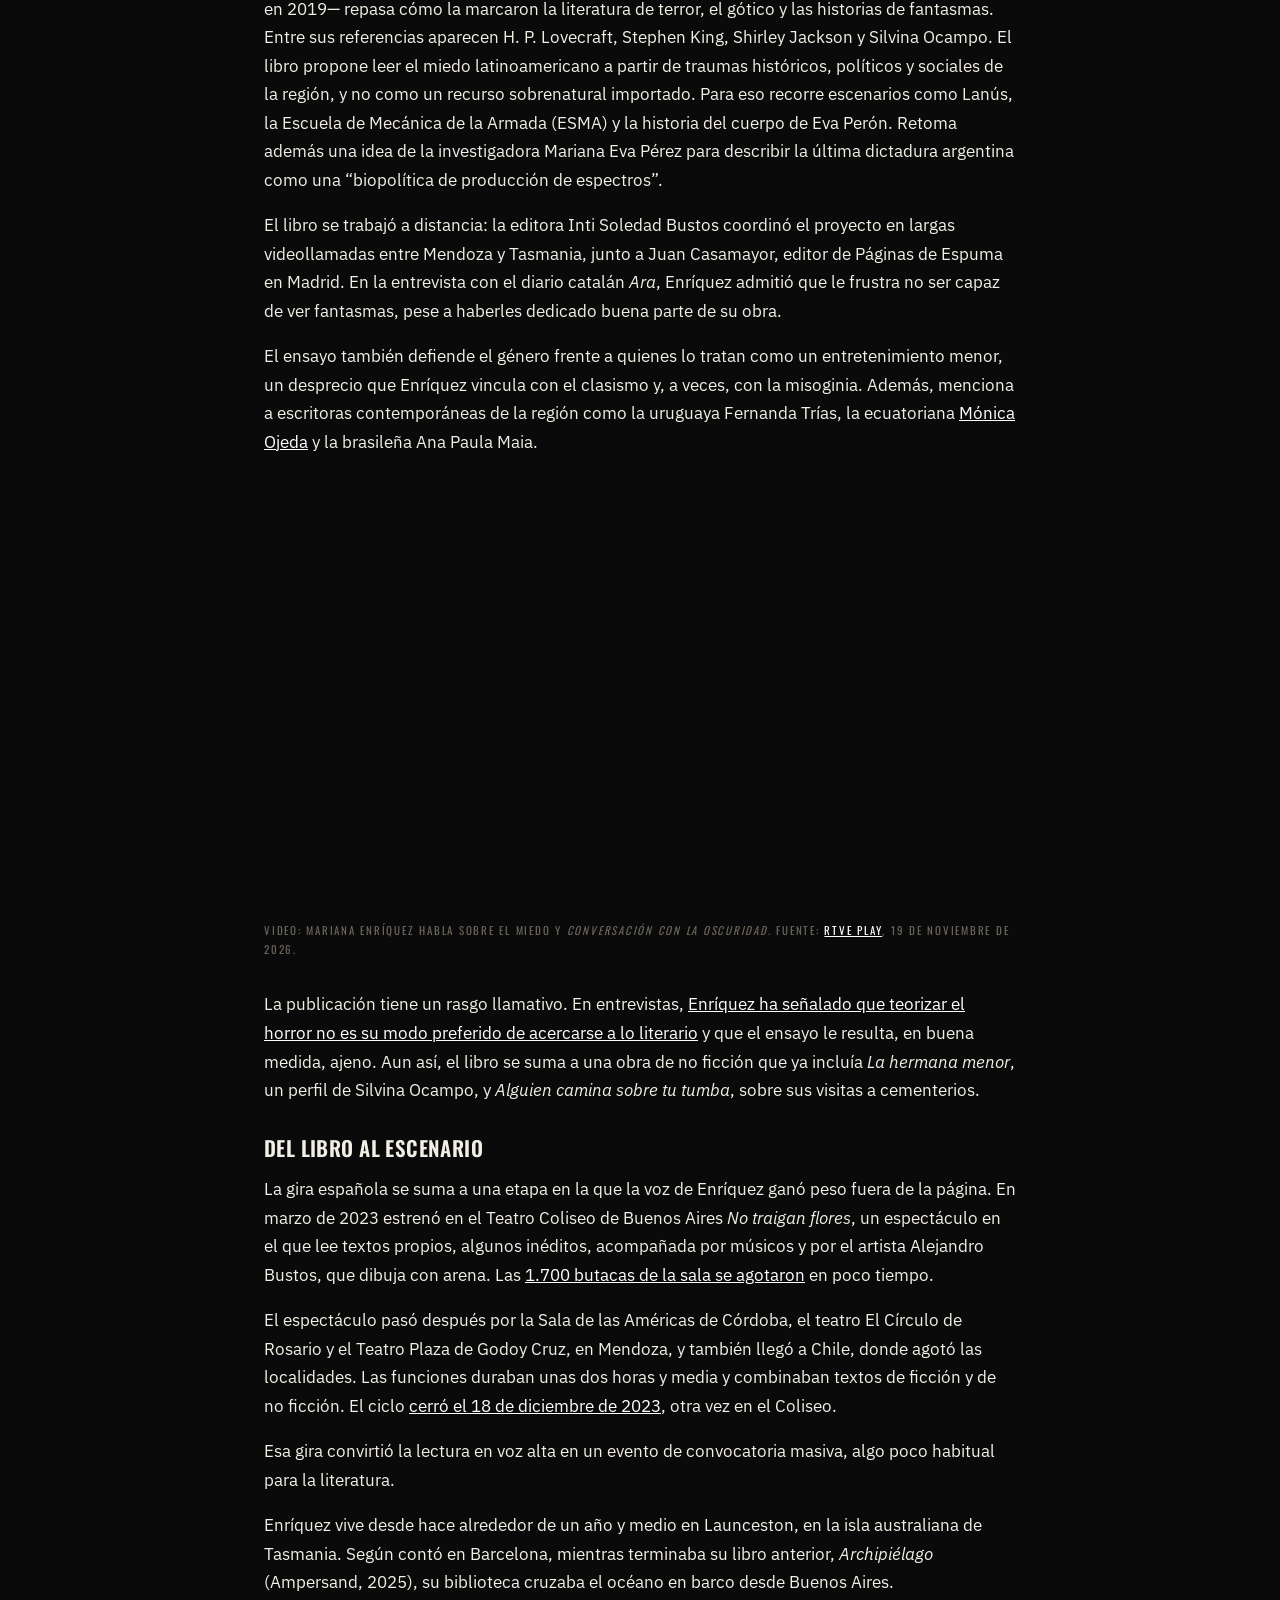
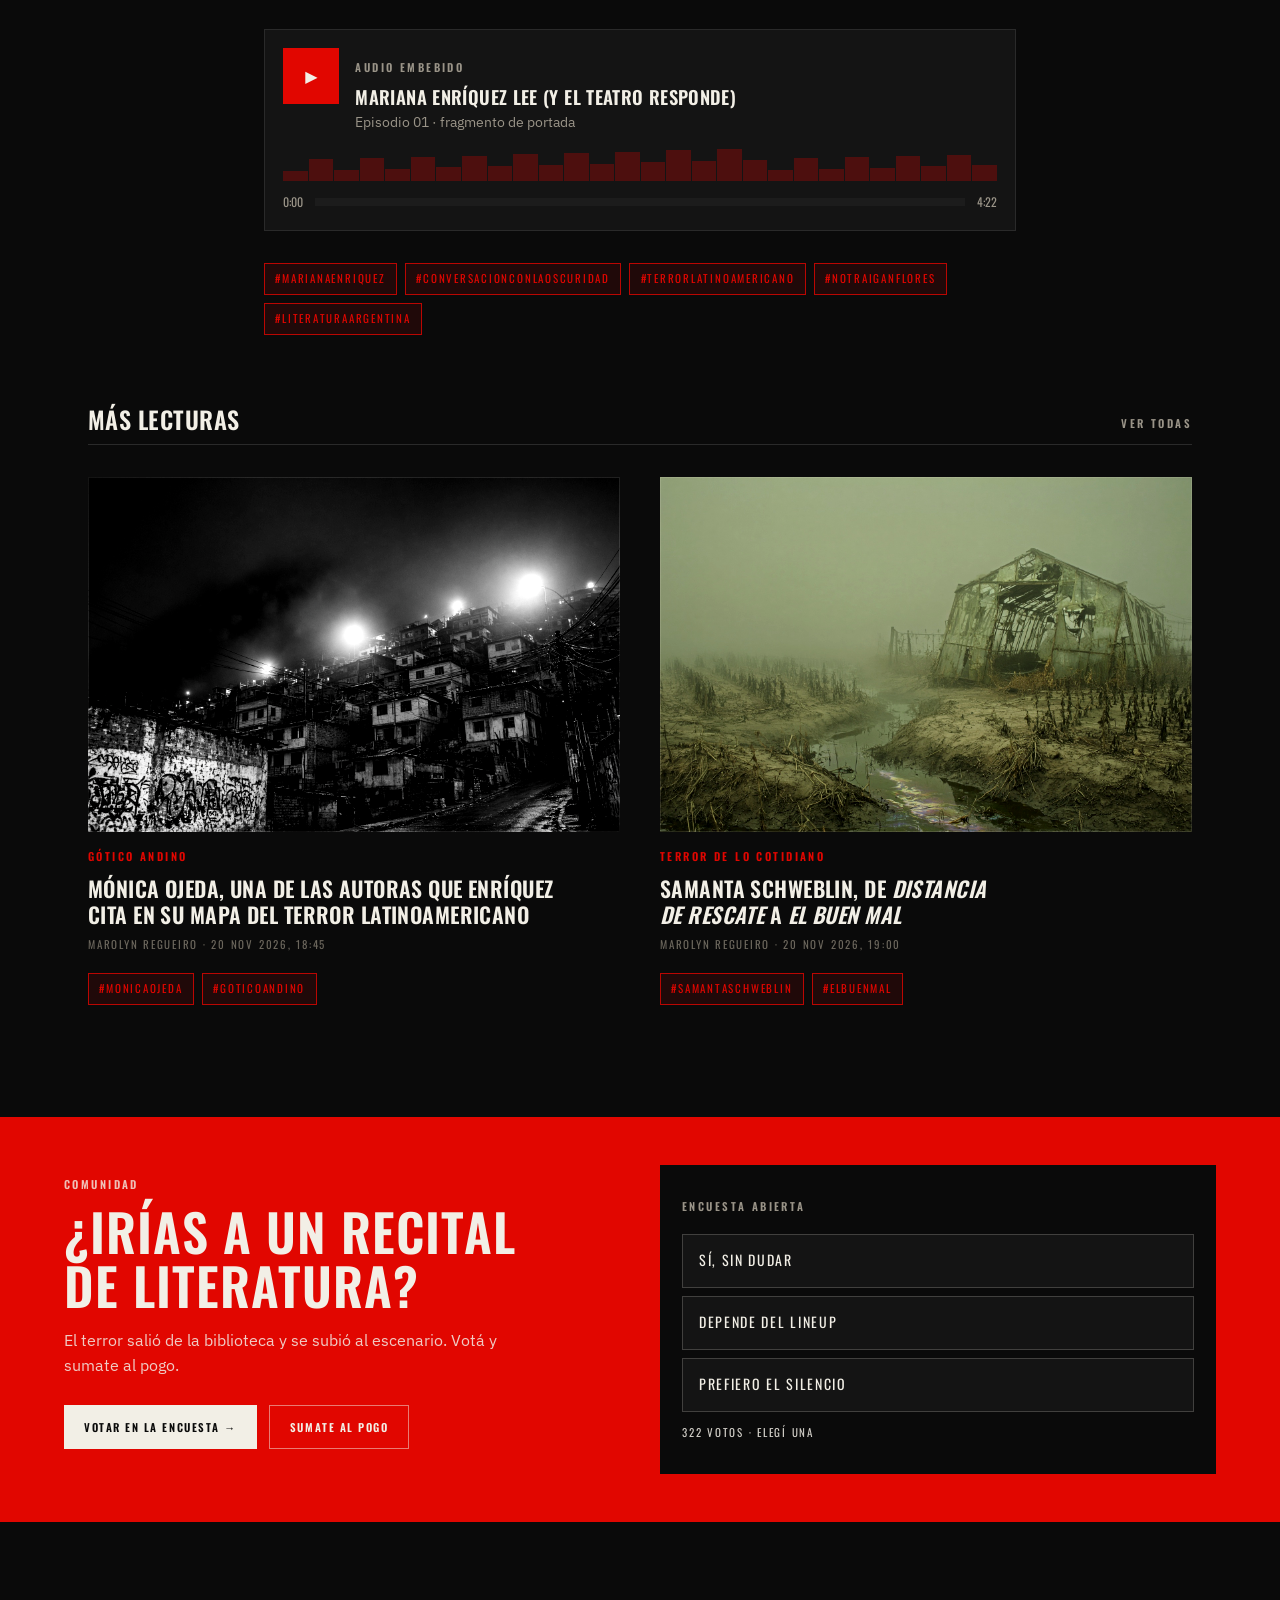
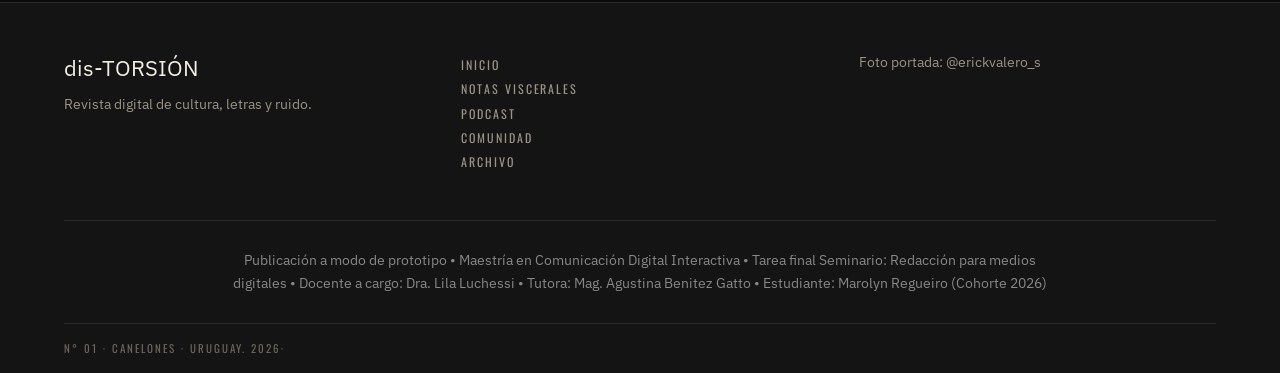
==== commit e3c76e70: "Video de RTVE después del párrafo sobre Ana Paula Maia Co-Authored-By: Claude Opus 5.5 <noreply@anth" ====
--- a/index.html
+++ b/index.html
@@ -55,7 +55,6 @@
         <p>En el volumen, la autora de <em>Nuestra parte de noche</em> —novela con la que ganó el Premio Herralde en 2019— repasa cómo la marcaron la literatura de terror, el gótico y las historias de fantasmas. Entre sus referencias aparecen H. P. Lovecraft, Stephen King, Shirley Jackson y Silvina Ocampo. El libro propone leer el miedo latinoamericano a partir de traumas históricos, políticos y sociales de la región, y no como un recurso sobrenatural importado. Para eso recorre escenarios como Lanús, la Escuela de Mecánica de la Armada (ESMA) y la historia del cuerpo de Eva Perón. Retoma además una idea de la investigadora Mariana Eva Pérez para describir la última dictadura argentina como una “biopolítica de producción de espectros”.</p>
         <p>El libro se trabajó a distancia: la editora Inti Soledad Bustos coordinó el proyecto en largas videollamadas entre Mendoza y Tasmania, junto a Juan Casamayor, editor de Páginas de Espuma en Madrid. En la entrevista con el diario catalán <em>Ara</em>, Enríquez admitió que le frustra no ser capaz de ver fantasmas, pese a haberles dedicado buena parte de su obra.</p>
         <p>El ensayo también defiende el género frente a quienes lo tratan como un entretenimiento menor, un desprecio que Enríquez vincula con el clasismo y, a veces, con la misoginia. Además, menciona a escritoras contemporáneas de la región como la uruguaya Fernanda Trías, la ecuatoriana <a href="articulos/monica-ojeda.html" style="color:#ffffff;text-decoration:underline;">Mónica Ojeda</a> y la brasileña Ana Paula Maia.</p>
-        <p>La publicación tiene un rasgo llamativo. En entrevistas, <a href="https://www.youtube.com/watch?v=KkGRKOEiooc&amp;t=486s" target="_blank" rel="noopener noreferrer" style="color:#ffffff;text-decoration:underline;">Enríquez ha señalado que teorizar el horror no es su modo preferido de acercarse a lo literario</a> y que el ensayo le resulta, en buena medida, ajeno. Aun así, el libro se suma a una obra de no ficción que ya incluía <em>La hermana menor</em>, un perfil de Silvina Ocampo, y <em>Alguien camina sobre tu tumba</em>, sobre sus visitas a cementerios.</p>
         <figure style="margin:2rem 0;">
           <div class="rtve_embed-video" data-f="f16x9">
             <style>
@@ -67,6 +66,7 @@
           </div>
           <figcaption class="figcap" style="margin-top:0.6rem">Video: Mariana Enríquez habla sobre el miedo y <em>Conversación con la oscuridad</em>. Fuente: <a href="https://www.rtve.es/play/noticias/20261119/conversacion-oscuridad-mariana-enriquez-miedo/17321920.shtml" target="_blank" rel="noopener noreferrer" style="color:#ffffff;text-decoration:underline;">RTVE Play</a>, 19 de noviembre de 2026.</figcaption>
         </figure>
+        <p>La publicación tiene un rasgo llamativo. En entrevistas, <a href="https://www.youtube.com/watch?v=KkGRKOEiooc&amp;t=486s" target="_blank" rel="noopener noreferrer" style="color:#ffffff;text-decoration:underline;">Enríquez ha señalado que teorizar el horror no es su modo preferido de acercarse a lo literario</a> y que el ensayo le resulta, en buena medida, ajeno. Aun así, el libro se suma a una obra de no ficción que ya incluía <em>La hermana menor</em>, un perfil de Silvina Ocampo, y <em>Alguien camina sobre tu tumba</em>, sobre sus visitas a cementerios.</p>
         <h2 class="display" style="font-size:1.3rem;margin:2rem 0 0.5rem">Del libro al escenario</h2>
         <p>La gira española se suma a una etapa en la que la voz de Enríquez ganó peso fuera de la página. En marzo de 2023 estrenó en el Teatro Coliseo de Buenos Aires <em>No traigan flores</em>, un espectáculo en el que lee textos propios, algunos inéditos, acompañada por músicos y por el artista Alejandro Bustos, que dibuja con arena. Las <a href="https://www.tiempoar.com.ar/ta_article/mariana-enriquez-el-terror-es-un-genero-privilegiado-para-hablar-de-temas-politicos-y-sociales/" target="_blank" rel="noopener noreferrer" style="color:#ffffff;text-decoration:underline;">1.700 butacas de la sala se agotaron</a> en poco tiempo.</p>
         <p>El espectáculo pasó después por la Sala de las Américas de Córdoba, el teatro El Círculo de Rosario y el Teatro Plaza de Godoy Cruz, en Mendoza, y también llegó a Chile, donde agotó las localidades. Las funciones duraban unas dos horas y media y combinaban textos de ficción y de no ficción. El ciclo <a href="https://www.infobae.com/leamos/2023/12/21/como-hizo-mariana-enriquez-para-que-el-acontecimiento-literario-de-2023-no-fuera-un-libro-sino-una-gira-teatral/" target="_blank" rel="noopener noreferrer" style="color:#ffffff;text-decoration:underline;">cerró el 18 de diciembre de 2023</a>, otra vez en el Coliseo.</p>
